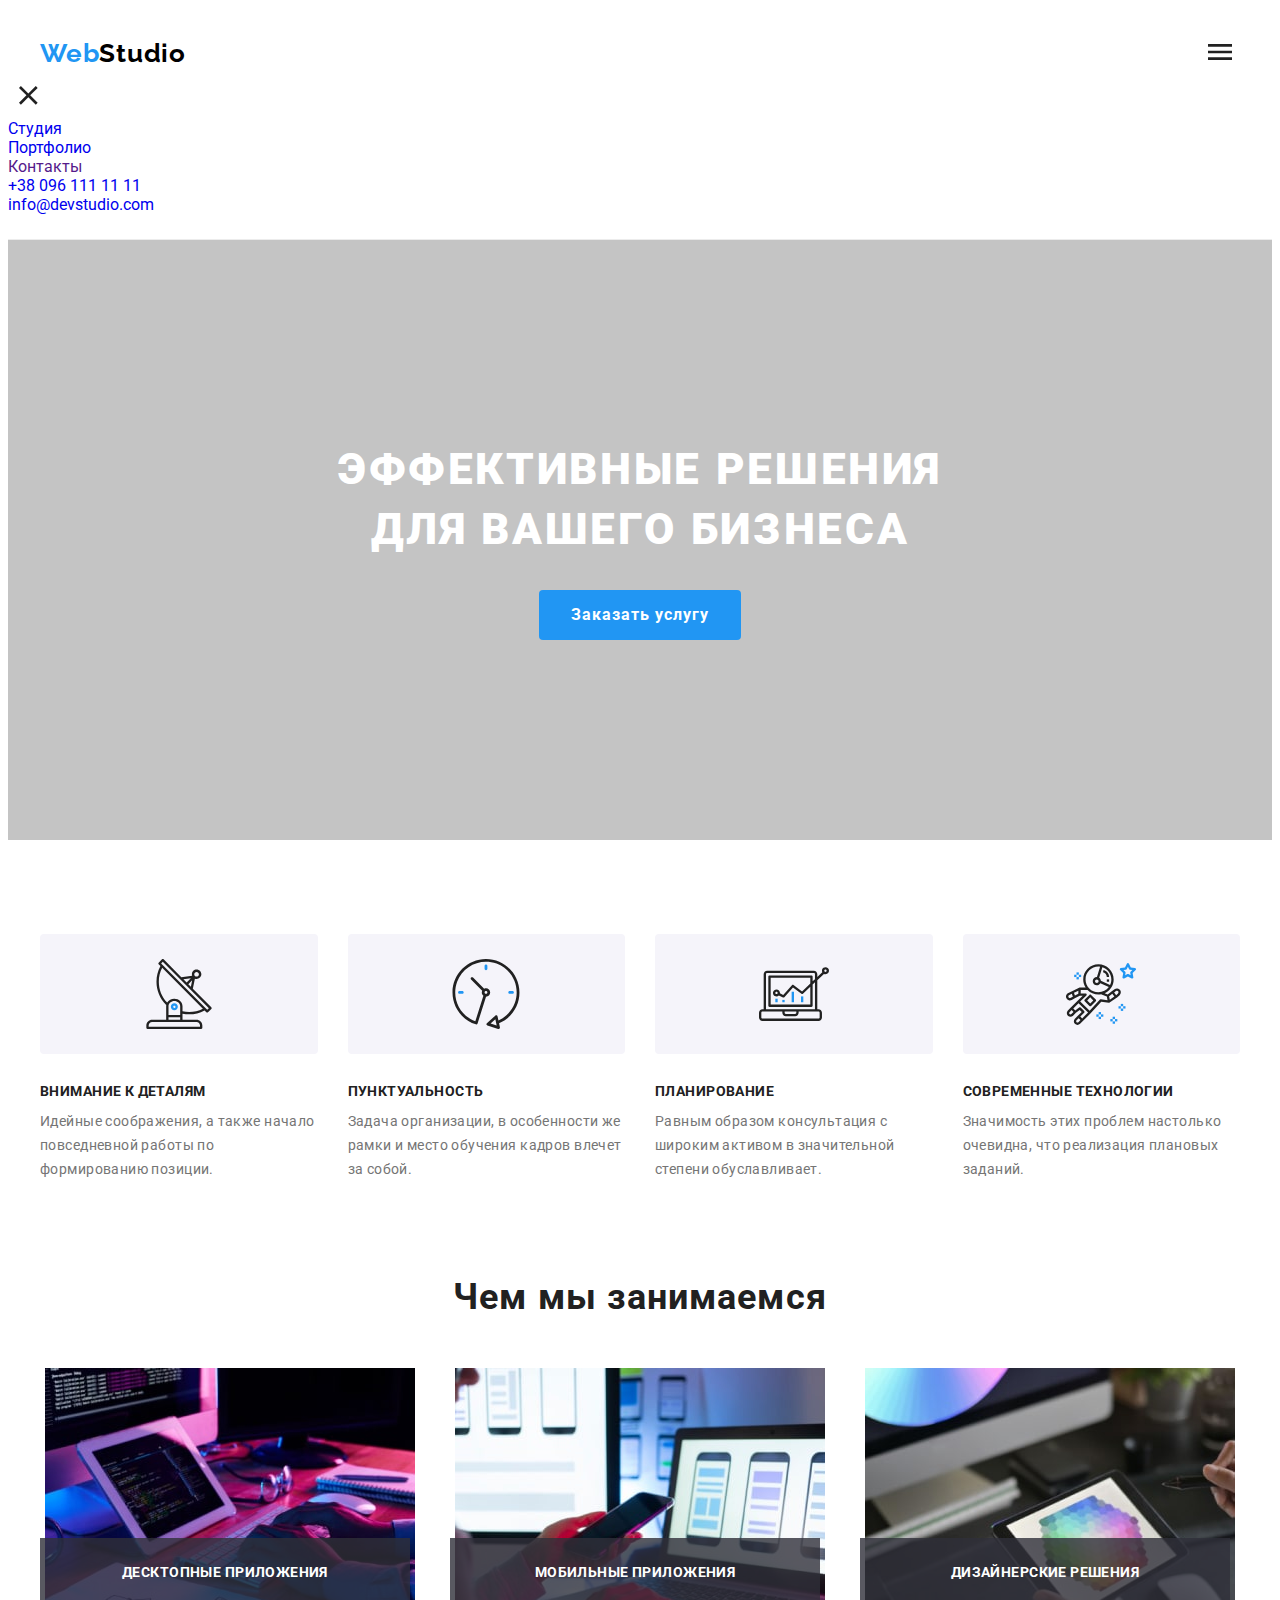
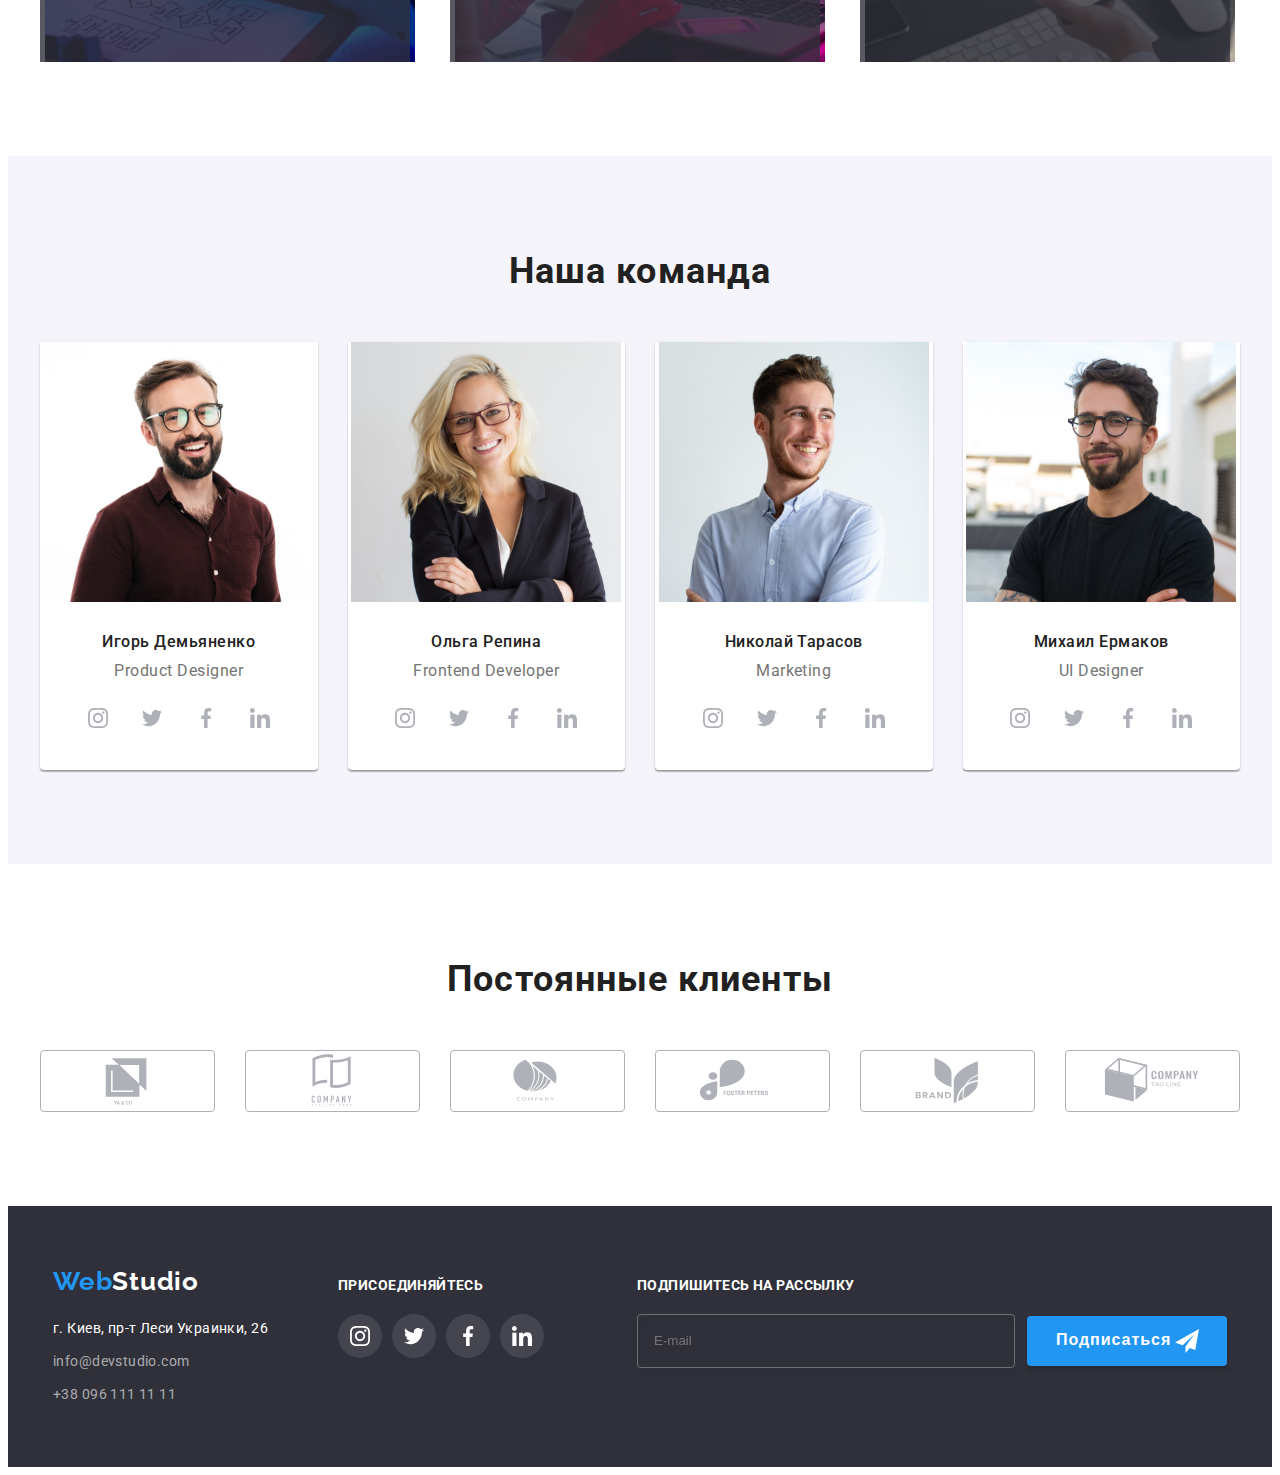
==== index.html @ 5be0ed59 "2" ====
<!DOCTYPE html>
<html lang="ru">
  <head>
    <meta charset="UTF-8" />
    <meta http-equiv="X-UA-Compatible" content="IE=edge" />
    <meta name="viewport" content="width=device-width, initial-scale=1.0" />
    <link rel="preconnect" href="https://fonts.googleapis.com" />
    <link rel="preconnect" href="https://fonts.gstatic.com" crossorigin />
    <link
      href="https://fonts.googleapis.com/css2?family=Montserrat:wght@400;700&family=Raleway:wght@700&family=Roboto:wght@400;500;700;900&display=swap"
      rel="stylesheet"
    />
    <link
      rel="stylesheet"
      href="https://cdnjs.cloudflare.com/ajax/libs/modern-normalize/1.1.0/modern-normalize.min.css"
      integrity="sha512-wpPYUAdjBVSE4KJnH1VR1HeZfpl1ub8YT/NKx4PuQ5NmX2tKuGu6U/JRp5y+Y8XG2tV+wKQpNHVUX03MfMFn9Q=="
      crossorigin="anonymous"
      referrerpolicy="no-referrer"
    />
    <link rel="stylesheet" href="./css/main.min.css" />
    <title>WebStudio</title>
  </head>
  <body>
    <!-- header -->
    <header class="header">
      <div class="container">
        <a href="/" class="logo logo__header link"
          ><span class="logo__primary">Web</span
          ><span class="logo__secondary-header">Studio</span></a
        >
        <nav class="navigation">
          <ul class="menu-list list">
            <li class="menu-list__item">
              <a href="./index.html" class="menu-list__link link current">Студия</a>
            </li>
            <li class="menu-list__item">
              <a href="./portfolio.html" class="menu-list__link link">Портфолио</a>
            </li>
            <li class="menu-list__item">
              <a href="" class="menu-list__link link">Контакты</a>
            </li>
          </ul>
        </nav>
        <button type="button" class="menu-open-btn">
          <svg class="menu-open-btn__icon" width="40" height="40">
            <use href="./images/icons.svg#icon-menu_40px"></use>
          </svg>
        </button>
        <ul class="contacts list">
          <li class="contacts__item">
            <a href="mailto:info@devstudio.com" class="contacts__link link">
              <svg class="contacts__mail-icon" width="16" height="12">
                <use href="./images/icons.svg#icon-mail"></use>
              </svg>
              info@devstudio.com</a
            >
          </li>
          <li class="contacts__item">
            <a href="tel:+380961111111" class="contacts__link link">
              <svg class="contacts__tel-icon" width="10" height="16">
                <use href="./images/icons.svg#icon-tel"></use>
              </svg>
              +38 096 111 11 11</a
            >
          </li>
        </ul>
      </div>
      <div class="mob-menu">
        <button type="button" class="menu-close-btn">
          <svg class="menu-close-btn__icon" width="40" height="40">
            <use href="./images/icons.svg#icon-close_40px"></use>
          </svg>
        </button>
        <ul class="mob-menu-list list">
          <li class="mob-menu-list__item">
            <a href="./index.html" class="mob-menu-list__link link">Студия</a>
          </li>
          <li class="mob-menu-list__item">
            <a href="./portfolio.html" class="mob-menu-list__link link">Портфолио</a>
          </li>
          <li class="mob-menu-list__item">
            <a href="" class="mob-menu-list__link link">Контакты</a>
          </li>
        </ul>
        <ul class="mob-contacts list">
          <li class="mob-contacts__item">
            <a href="tel:+380961111111" class="mob-contacts__link link">
              +38 096 111 11 11</a
            >
          </li>
          <li class="mob-contacts__item">
            <a href="mailto:info@devstudio.com" class="mob-contacts__link link">
              info@devstudio.com</a
            >
          </li>
        </ul>
      </div>
    </header>
    <main>
      <!-- hero -->
      <section class="hero">
        <div class="container">
          <h1 class="hero__title">Эффективные решения для вашего бизнеса</h1>
          <button type="button" class="hero__but" data-modal-open>Заказать услугу</button>
        </div>
      </section>
      <!-- skills -->
      <section class="skills section">
        <div class="container">
          <h2 class="section-title visually-hidden">Наши навыки</h2>
          <ul class="skills__list list">
            <li class="skills__item">
              <div class="skills__logo">
                <svg class="skills__icon" width="70" height="70">
                  <use href="./images/icons.svg#icon-antena"></use>
                </svg>
              </div>
              <h3 class="skills__subtitle">Внимание к деталям</h3>
              <p class="skills__text">
                Идейные соображения, а также начало повседневной работы по формированию
                позиции.
              </p>
            </li>
            <li class="skills__item">
              <div class="skills__logo">
                <svg class="skills__icon" width="70" height="70">
                  <use href="./images/icons.svg#icon-clock"></use>
                </svg>
              </div>
              <h3 class="skills__subtitle">Пунктуальность</h3>
              <p class="skills__text">
                Задача организации, в особенности же рамки и место обучения кадров влечет
                за собой.
              </p>
            </li>
            <li class="skills__item">
              <div class="skills__logo">
                <svg class="skills__icon" width="70" height="70">
                  <use href="./images/icons.svg#icon-diagram"></use>
                </svg>
              </div>
              <h3 class="skills__subtitle">Планирование</h3>
              <p class="skills__text">
                Равным образом консультация с широким активом в значительной степени
                обуславливает.
              </p>
            </li>
            <li class="skills__item">
              <div class="skills__logo">
                <svg class="skills__icon" width="70" height="70">
                  <use href="./images/icons.svg#icon-astronaut"></use>
                </svg>
              </div>
              <h3 class="skills__subtitle">Современные технологии</h3>
              <p class="skills__text">
                Значимость этих проблем настолько очевидна, что реализация плановых
                заданий.
              </p>
            </li>
          </ul>
        </div>
      </section>
      <!-- PRODUCTS -->
      <section class="products">
        <div class="container">
          <h2 class="section-title">Чем мы занимаемся</h2>
          <ul class="products__list list">
            <li class="products__item">
              <div class="products__box">
                <img src="./images/box_1.jpg" alt="Специалист набирает код" width="370" />
                <h3 class="products__label">Десктопные приложения</h3>
              </div>
            </li>
            <li class="products__item">
              <div class="products__box">
                <img
                  src="./images/box_2.jpg"
                  alt="Специалист анализирует товар"
                  width="370"
                />
                <h3 class="products__label">Мобильные приложения</h3>
              </div>
            </li>
            <li class="products__item">
              <div class="products__box">
                <img
                  src="./images/box_3.jpg"
                  alt="Специалист занимается дизайном"
                  width="370"
                />
                <h3 class="products__label">Дизайнерские решения</h3>
              </div>
            </li>
          </ul>
        </div>
      </section>
      <!-- specialist -->
      <section class="specialist section">
        <div class="container">
          <h2 class="section-title">Наша команда</h2>
          <ul class="specialist__list list">
            <li class="specialist__item">
              <img src="./images/team_card_1.jpg" alt="Фото специалиста" width="270" />
              <div class="specialist__card">
                <h3 class="specialist__name">Игорь Демьяненко</h3>
                <p lang="en" class="specialist__profession">Product Designer</p>
                <ul class="social-list list">
                  <li class="social-list__item">
                    <a href="#" class="social-list__link">
                      <svg class="social-list__icon" width="20" height="20">
                        <use href="./images/icons.svg#icon-instagram"></use>
                      </svg>
                    </a>
                  </li>
                  <li class="social-list__item">
                    <a href="#" class="social-list__link">
                      <svg class="social-list__icon" width="20" height="20">
                        <use href="./images/icons.svg#icon-twitter"></use>
                      </svg>
                    </a>
                  </li>
                  <li class="social-list__item">
                    <a href="#" class="social-list__link">
                      <svg class="social-list__icon" width="20" height="20">
                        <use href="./images/icons.svg#icon-facebook"></use>
                      </svg>
                    </a>
                  </li>
                  <li class="social-list__item">
                    <a href="#" class="social-list__link">
                      <svg class="social-list__icon" width="20" height="20">
                        <use href="./images/icons.svg#icon-linkedin"></use>
                      </svg>
                    </a>
                  </li>
                </ul>
              </div>
            </li>
            <li class="specialist__item">
              <img src="./images/team_card_2.jpg" alt="Фото специалиста" width="270" />
              <div class="specialist__card">
                <h3 class="specialist__name">Ольга Репина</h3>
                <p lang="en" class="specialist__profession">Frontend Developer</p>
                <ul class="social-list list">
                  <li class="social-list__item">
                    <a href="#" class="social-list__link">
                      <svg class="social-list__icon" width="20" height="20">
                        <use href="./images/icons.svg#icon-instagram"></use>
                      </svg>
                    </a>
                  </li>
                  <li class="social-list__item">
                    <a href="#" class="social-list__link">
                      <svg class="social-list__icon" width="20" height="20">
                        <use href="./images/icons.svg#icon-twitter"></use>
                      </svg>
                    </a>
                  </li>
                  <li class="social-list__item">
                    <a href="#" class="social-list__link">
                      <svg class="social-list__icon" width="20" height="20">
                        <use href="./images/icons.svg#icon-facebook"></use>
                      </svg>
                    </a>
                  </li>
                  <li class="social-list__item">
                    <a href="#" class="social-list__link">
                      <svg class="social-list__icon" width="20" height="20">
                        <use href="./images/icons.svg#icon-linkedin"></use>
                      </svg>
                    </a>
                  </li>
                </ul>
              </div>
            </li>
            <li class="specialist__item">
              <img src="./images/team_card_3.jpg" alt="Фото специалиста" width="270" />
              <div class="specialist__card">
                <h3 class="specialist__name">Николай Тарасов</h3>
                <p lang="en" class="specialist__profession">Marketing</p>
                <ul class="social-list list">
                  <li class="social-list__item">
                    <a href="#" class="social-list__link">
                      <svg class="social-list__icon" width="20" height="20">
                        <use href="./images/icons.svg#icon-instagram"></use>
                      </svg>
                    </a>
                  </li>
                  <li class="social-list__item">
                    <a href="#" class="social-list__link">
                      <svg class="social-list__icon" width="20" height="20">
                        <use href="./images/icons.svg#icon-twitter"></use>
                      </svg>
                    </a>
                  </li>
                  <li class="social-list__item">
                    <a href="#" class="social-list__link">
                      <svg class="social-list__icon" width="20" height="20">
                        <use href="./images/icons.svg#icon-facebook"></use>
                      </svg>
                    </a>
                  </li>
                  <li class="social-list__item">
                    <a href="#" class="social-list__link">
                      <svg class="social-list__icon" width="20" height="20">
                        <use href="./images/icons.svg#icon-linkedin"></use>
                      </svg>
                    </a>
                  </li>
                </ul>
              </div>
            </li>
            <li class="specialist__item">
              <img src="./images/team_card_4.jpg" alt="Фото специалиста" width="270" />
              <div class="specialist__card">
                <h3 class="specialist__name">Михаил Ермаков</h3>
                <p lang="en" class="specialist__profession">UI Designer</p>
                <ul class="social-list list">
                  <li class="social-list__item">
                    <a href="#" class="social-list__link">
                      <svg class="social-list__icon" width="20" height="20">
                        <use href="./images/icons.svg#icon-instagram"></use>
                      </svg>
                    </a>
                  </li>
                  <li class="social-list__item">
                    <a href="#" class="social-list__link">
                      <svg class="social-list__icon" width="20" height="20">
                        <use href="./images/icons.svg#icon-twitter"></use>
                      </svg>
                    </a>
                  </li>
                  <li class="social-list__item">
                    <a href="#" class="social-list__link">
                      <svg class="social-list__icon" width="20" height="20">
                        <use href="./images/icons.svg#icon-facebook"></use>
                      </svg>
                    </a>
                  </li>
                  <li class="social-list__item">
                    <a href="#" class="social-list__link">
                      <svg class="social-list__icon" width="20" height="20">
                        <use href="./images/icons.svg#icon-linkedin"></use>
                      </svg>
                    </a>
                  </li>
                </ul>
              </div>
            </li>
          </ul>
        </div>
      </section>
      <!--clients-->
      <section class="client section">
        <div class="container">
          <h2 class="section-title">Постоянные клиенты</h2>
          <ul class="client__list list">
            <li class="client__item">
              <a href="" class="client__link">
                <svg class="client__icon" width="106" height="60">
                  <use href="./images/icons.svg#icon-Logo-1"></use>
                </svg>
              </a>
            </li>
            <li class="client__item">
              <a href="" class="client__link">
                <svg class="client__icon" width="106" height="60">
                  <use href="./images/icons.svg#icon-Logo-2"></use>
                </svg>
              </a>
            </li>
            <li class="client__item">
              <a href="" class="client__link">
                <svg class="client__icon" width="106" height="60">
                  <use href="./images/icons.svg#icon-Logo-3"></use>
                </svg>
              </a>
            </li>
            <li class="client__item">
              <a href="" class="client__link">
                <svg class="client__icon" width="106" height="60">
                  <use href="./images/icons.svg#icon-Logo-4"></use>
                </svg>
              </a>
            </li>
            <li class="client__item">
              <a href="" class="client__link">
                <svg class="client__icon" width="106" height="60">
                  <use href="./images/icons.svg#icon-Logo-5"></use>
                </svg>
              </a>
            </li>
            <li class="client__item">
              <a href="" class="client__link">
                <svg class="client__icon" width="106" height="60">
                  <use href="./images/icons.svg#icon-Logo-6"></use>
                </svg>
              </a>
            </li>
          </ul>
        </div>
      </section>
    </main>
    <!--footer-->
    <footer class="footer">
      <div class="container footer__container">
        <div class="footer__address">
          <a href="/" class="logo header-logo link"
            ><span class="logo__primary">Web</span
            ><span class="logo__secondary-footer">Studio</span></a
          >
          <address class="address">
            <ul class="address__list list">
              <li class="address__item">
                <a
                  href="https://goo.gl/maps/DNsTmjr46QaXx8pC7"
                  target="_blank"
                  rel="noopener, noindex, nofollow"
                  class="address__map link"
                  >г. Киев, пр-т Леси Украинки, 26</a
                >
              </li>
              <li class="address__item">
                <a href="mailto:info@devstudio.com" class="address__connection link"
                  >info@devstudio.com</a
                >
              </li>
              <li class="address__item">
                <a href="tel:+380961111111" class="address__connection link"
                  >+38 096 111 11 11</a
                >
              </li>
            </ul>
          </address>
        </div>
        <div class="footer-soc">
          <h3 class="footer-soc__title">присоединяйтесь</h3>
          <ul class="footer-soc__list list">
            <li class="footer-soc__item">
              <a href="#" class="footer-soc__link">
                <svg class="footer-soc__icon" width="20" height="20">
                  <use href="./images/icons.svg#icon-instagram"></use>
                </svg>
              </a>
            </li>
            <li class="footer-soc__item">
              <a href="#" class="footer-soc__link">
                <svg class="footer-soc__icon" width="20" height="20">
                  <use href="./images/icons.svg#icon-twitter"></use>
                </svg>
              </a>
            </li>
            <li class="footer-soc__item">
              <a href="#" class="footer-soc__link">
                <svg class="footer-soc__icon" width="20" height="20">
                  <use href="./images/icons.svg#icon-facebook"></use>
                </svg>
              </a>
            </li>
            <li class="footer-soc__item">
              <a href="#" class="footer-soc__link">
                <svg class="footer-soc__icon" width="20" height="20">
                  <use href="./images/icons.svg#icon-linkedin"></use>
                </svg>
              </a>
            </li>
          </ul>
        </div>
        <div class="subscription">
          <h3 class="subscription__title">Подпишитесь на рассылку</h3>
          <form class="subscription__form">
            <input
              type="email"
              name="email"
              class="subscription__email-input"
              placeholder="E-mail"
              required
            />
            <div class="subscription-wrap">
              <button type="submit" class="subscription__but">Подписаться</button>
              <svg class="subscription__icon" width="24" height="24">
                <use href="./images/icons.svg#icon-icon-send"></use>
              </svg>
            </div>
          </form>
        </div>
      </div>
    </footer>
    <!--modal-hero-studia-->
    <div class="backdrop is-hidden" data-modal>
      <div class="modal">
        <button type="button" class="modal-close-but" data-modal-close>
          <svg class="modal-close-icon" width="18" height="18">
            <use href="./images/icons.svg#icon-close-black-18dp-2-1"></use>
          </svg>
        </button>
        <p class="modal-title">Оставьте свои данные, мы вам перезвоним</p>
        <form>
          <div class="modal-field">
            <label class="modal-label" for="username">Имя</label>
            <div class="modal-input-wrap">
              <input
                type="text"
                name="username"
                class="modal-input"
                autofocus
                required
                minlength="2"
                id="username"
              />
              <svg class="modal-input-icon" width="18" height="18">
                <use href="./images/icons.svg#icon-person-black-18dp-1"></use>
              </svg>
            </div>
          </div>

          <div class="modal-field">
            <label class="modal-label" for="phone_number">Телефон</label>
            <div class="modal-input-wrap">
              <input
                type="tel"
                name="phone_number"
                class="modal-input"
                required
                minlength="6"
                id="phone_number"
              />
              <svg class="modal-input-icon" width="18" height="18">
                <use href="./images/icons.svg#icon-phone-black-18dp-1"></use>
              </svg>
            </div>
          </div>
          <div class="modal-field">
            <label class="modal-label" for="email">Почта</label>
            <div class="modal-input-wrap">
              <input type="email" name="email" class="modal-input" required id="email" />
              <svg class="modal-input-icon" width="18" height="18">
                <use href="./images/icons.svg#icon-email-black-18dp-1"></use>
              </svg>
            </div>
          </div>
          <div class="modal-field textarea">
            <label class="modal-label">Комментарий</label>
            <textarea
              name="Комментарий"
              rows="10"
              placeholder="Введите текст"
              class="textarea__text"
            ></textarea>
          </div>
          <div class="modal-checkbox">
            <input
              type="checkbox"
              class="modal-checkbox__check visually-hidden"
              id="modal-checkbox__check"
              name="policy"
              value="policy"
            />
            <label for="modal-checkbox__check" class="modal-checkbox__text"
              >Соглашаюсь с рассылкой и принимаю
              <a href="" class="modal-checkbox__link"> Условия договора</a></label
            >
          </div>
          <button type="submit" class="modal-but">Отправить</button>
        </form>
      </div>
    </div>
    <script src="./js/modal.js"></script>
  </body>
</html>
---- css/main.min.css ----
body{font-family:var(--main-font);color:var(--font-color)}h1,h2,h3,h4,h5,h6,p{margin-top:0;margin-bottom:0}ul,ol{margin-top:0;margin-bottom:0;padding-left:0;padding-right:0}.link{text-decoration:none}.list{list-style:none}img{display:block;max-width:100%;height:auto;margin:0 auto}.container{width:100%;padding-left:15px;padding-right:15px;margin:0 auto}@media screen and (min-width: 480px){.container{max-width:480px}}@media screen and (min-width: 768px){.container{max-width:768px}}@media screen and (min-width: 1200px){.container{max-width:1200px}}.section{padding-top:60px;padding-bottom:60px}@media screen and (min-width: 1200px){.section{padding-top:94px;padding-bottom:94px}}.section-title{font-size:28px;line-height:1.17;letter-spacing:.03em;margin-bottom:30px;text-align:center}@media screen and (min-width: 1200px){.section-title{font-size:36px;margin-bottom:50px}}.logo{font-family:var(--secondary-font);font-weight:700;font-size:24px;line-height:1.16;letter-spacing:.03em}@media screen and (min-width: 1200px){.logo{font-size:26px;line-height:1.19}}.logo__primary{color:var(--accent-color)}.logo__secondary-header{color:var(--header-logo-secondary-color)}.logo__secondary-footer{color:var(--footor-logo-secondary-color)}.current{color:var(--accent-color);position:relative}.current::after{display:block;content:"";width:100%;height:4px;border-radius:2px;background-color:var(--accent-color);position:absolute;bottom:-1px}.header{background-color:var(--header-background-color);padding-top:24px;padding-bottom:25px;border-bottom:1px solid #ececec}.header .container{display:flex;align-items:center;justify-content:space-between}.menu-open-btn{border:none;padding:0;background-color:rgba(0,0,0,0);cursor:pointer}.menu-open-btn__icon{fill:var(--icon-modal-color);transition:fill var(--transition-duration) var(--transition-timing-function)}.menu-open-btn:hover .menu-open-btn__icon,.menu-open-btn:focus .menu-open-btn__icon{fill:var(--accent-color)}.navigation{display:none}.menu-list{display:flex}.menu-list__item:not(:last-child){margin-right:50px}.menu-list__link{font-weight:500;font-size:14px;line-height:1.14;letter-spacing:.02em;color:var(--font-color);transition:color var(--transition-duration) var(--transition-timing-function);padding-bottom:32px;padding-top:32px}.menu-list__link:hover,.menu-list__link:focus{color:var(--accent-color)}.hero{background-color:var(--hero-background-color);padding-top:118px;padding-bottom:118px}@media screen and (min-width: 1200px){.hero{padding-top:200px;padding-bottom:200px}}.hero__title{font-weight:900;font-size:26px;line-height:1.62;letter-spacing:.06em;color:var(--hero-text);text-transform:uppercase;text-align:center;margin:0 auto 30px auto;max-width:360px}@media screen and (min-width: 1200px){.hero__title{font-size:44px;line-height:1.36;max-width:696px}}.hero__but{font-family:inherit;font-weight:700;font-size:16px;line-height:1.88;letter-spacing:.06em;color:var(--hero-text);background-color:var(--accent-color);padding:10px 32px;border-radius:4px;border:0;display:block;margin:0 auto;transition:background-color var(--transition-duration) var(--transition-timing-function)}.hero__but:hover,.hero__but:focus{background-color:var(--hero-but-background-color);cursor:pointer}.modal{position:absolute;width:450px;height:609px;background:var(--modal-background-color);box-shadow:0px 1px 3px rgba(0,0,0,.12),0px 1px 1px rgba(0,0,0,.14),0px 2px 1px rgba(0,0,0,.2);border-radius:4px;padding:40px;top:50%;left:50%;transform:translate(-50%, -50%) scale(1);transition:transform var(--transition-duration) var(--transition-timing-function),visibility var(--transition-duration) var(--transition-timing-function)}@media screen and (min-width: 1200px){.modal{width:528px;height:581px}}.modal-close-but{position:absolute;top:8px;right:8px;width:30px;height:30px;border-radius:50%;background-color:rgba(0,0,0,0);border:1px solid rgba(0,0,0,.1);box-sizing:border-box;cursor:pointer;display:flex;align-items:center}.modal-close-icon{fill:var(--header-logo-secondary-color);transition:fill var(--transition-duration) var(--transition-timing-function)}.modal-close-but:hover .modal-close-icon,.modal-close-but:focus .modal-close-icon{fill:var(--accent-color)}.modal-title{font-style:normal;font-weight:700;font-size:20px;line-height:1.15;text-align:center;letter-spacing:.03em;color:var(--font-color);margin-bottom:12px}.modal-field{margin-bottom:10px}.modal-label{margin-bottom:10px;font-weight:400;font-size:12px;line-height:1.17;letter-spacing:.01em;color:var(--secondary-font-color);display:block;margin-bottom:4px}.modal-input-wrap{position:relative}.modal-input{width:100%;height:40px;padding-left:42px;border:1px solid rgba(33,33,33,.2);border-radius:4px;outline:none;transition:border-color var(--transition-duration) var(--transition-timing-function)}.modal-input:focus{border-color:var(--accent-color)}.modal-input-icon{position:absolute;left:12px;top:50%;transform:translateY(-50%);fill:var(--icon-modal-color);transition:fill var(--transition-duration) var(--transition-timing-function)}.modal-input:focus+.modal-input-icon{fill:var(--accent-color)}.is-hidden{opacity:0;pointer-events:none;visibility:hidden}.textarea{margin-bottom:20px}.textarea__text{resize:none;width:100%;height:120px;padding:12px 16px;border:1px solid rgba(33,33,33,.2);border-radius:4px;outline:none;transition:border-color var(--transition-duration) var(--transition-timing-function)}.textarea__text:focus{border-color:var(--accent-color)}.visually-hidden{display:none}.modal-checkbox{margin-bottom:30px}.modal-checkbox__text{font-weight:400;font-size:12px;line-height:1.17;letter-spacing:.03em;color:var(--secondary-font-color);display:flex;align-items:center;justify-content:center}@media screen and (min-width: 1200px){.modal-checkbox__text{font-size:14px;line-height:1.71}}.modal-checkbox__link{color:var(--accent-color)}.modal-checkbox__text::before{content:"";width:16px;height:15px;border:2px solid #000;border-radius:3px;margin-right:5px}.modal-checkbox .modal-checkbox__check:checked+.modal-checkbox__text::before{background-color:var(--accent-color);border:none;background-image:url(../images/icon-check.svg);background-repeat:no-repeat;background-position:center}.modal-but{font-weight:700;font-size:16px;line-height:1.88;letter-spacing:.06em;color:var(--hero-text);background-color:var(--accent-color);padding:10px 55px;border-radius:4px;border:0;display:block;margin:0 auto;transition:background-color var(--transition-duration) var(--transition-timing-function)}.modal-but:hover,.modal-but:focus{background-color:var(--hero-but-background-color);cursor:pointer}.skills__list{margin-bottom:-30px}@media screen and (min-width: 768px){.skills__list{display:flex;flex-wrap:wrap;margin-right:-30px}}.skills__item{margin-bottom:30px}@media screen and (min-width: 768px){.skills__item{width:calc(50% - 30px);margin-right:30px}}@media screen and (min-width: 1200px){.skills__item{width:calc(25% - 30px)}}.skills__logo{display:flex;align-items:center;justify-content:center;max-width:450px;height:120px;margin-bottom:30px;background:var(--specialist-section-background-color);border-radius:4px}.skills__subtitle{font-weight:700;font-size:14px;line-height:1.14;letter-spacing:.03em;text-align:center;text-transform:uppercase;margin-bottom:10px}@media screen and (min-width: 768px){.skills__subtitle{text-align:left}}.skills__text{font-size:14px;line-height:1.71;letter-spacing:.03em;color:var(--secondary-font-color)}.products{display:none;padding-top:var(--typical-padding);padding-bottom:var(--typical-padding)}@media screen and (min-width: 1200px){.products{display:block;padding-bottom:94px}}.products__list{display:flex;margin-left:-30px}.products__item{flex-basis:calc(33.3333333333% - 30px);margin-left:30px}.products__box{position:relative}.products__label{width:370px;height:70px;padding-top:27px;padding-bottom:27px;background:rgba(47,48,58,.8);display:block;position:absolute;bottom:0;font-weight:700;font-size:14px;line-height:1.14;text-align:center;letter-spacing:.03em;text-transform:uppercase;color:var(--hero-text)}.specialist{background-color:var(--specialist-section-background-color)}.specialist__list{margin-bottom:-30px}@media screen and (min-width: 768px){.specialist__list{display:flex;flex-wrap:wrap;margin-right:-30px}}.specialist__item{background-color:var(--specialist-item-background-color);box-shadow:0px 1px 3px rgba(0,0,0,.12),0px 1px 1px rgba(0,0,0,.14),0px 2px 1px rgba(0,0,0,.2);border-radius:0px 0px 4px 4px;margin-bottom:30px}@media screen and (min-width: 768px){.specialist__item{width:calc(50% - 30px);margin-right:30px}}@media screen and (min-width: 1200px){.specialist__item{width:calc(25% - 30px)}}.specialist__card{padding-top:30px;padding-bottom:30px}.specialist__name{font-weight:500;font-size:16px;line-height:1.19;letter-spacing:.03em;text-align:center;margin-bottom:10px}.specialist__profession{font-size:16px;line-height:1.19;letter-spacing:.03em;color:var(--secondary-font-color);text-align:center;margin-bottom:16px}.social-list{display:flex;justify-content:center}.social-list__item+.social-list__item{margin-left:10px}.social-list__link{width:44px;height:44px;border-radius:50%;display:flex;justify-content:center;align-items:center;transition:background-color var(--transition-duration) var(--transition-timing-function)}.social-list__link:hover,.social-list__link:focus{background-color:var(--accent-color)}.social-list__icon{fill:var(--icon-color);transition:fill var(--transition-duration) var(--transition-timing-function)}.social-list__link:hover .social-list__icon,.social-list__link:focus .social-list__icon{fill:#fff}.client__list{margin-bottom:-30px;margin-right:-30px;display:flex;flex-wrap:wrap}.client__item{margin-bottom:30px;margin-right:30px;width:calc(50% - 30px)}@media screen and (min-width: 768px){.client__item{width:calc(33.3333333333% - 30px)}}@media screen and (min-width: 1200px){.client__item{width:calc(16.6666666667% - 30px)}}.client__link{display:flex;justify-content:center;align-items:center;width:100%;height:auto;border:1px solid var(--icon-color);box-sizing:border-box;border-radius:4px;transition:border var(--transition-duration) var(--transition-timing-function)}.client__link:hover,.client__link:focus{border:1px solid var(--accent-color)}.client__icon{width:106px;height:60px;fill:var(--icon-color);transition:fill var(--transition-duration) var(--transition-timing-function)}.client__link:hover .client__icon,.client__link:focus .client__icon{fill:var(--accent-color)}.footer{background-color:var(--footer-background-color);padding-top:60px;padding-bottom:60px}.footer__container{display:flex;flex-direction:column;align-items:center;margin:0 auto}@media screen and (min-width: 768px){.footer__container{flex-direction:row;flex-wrap:wrap;justify-content:center;align-items:baseline}}.footer__address{text-align:center}@media screen and (min-width: 768px){.footer__address{margin-right:165px}}@media screen and (min-width: 1200px){.footer__address{margin-right:0;text-align:left}}.footer-soc{padding-top:60px;padding-bottom:60px;width:206px}@media screen and (min-width: 768px){.footer-soc{padding:0}}@media screen and (min-width: 1200px){.footer-soc{margin-left:70px;margin-right:93px}}.footer-soc__title{font-size:14px;line-height:1.14;letter-spacing:.03em;text-align:center;text-transform:uppercase;margin-bottom:20px;color:var(--footer-map-color)}@media screen and (min-width: 1200px){.footer-soc__title{text-align:left}}.footer-soc__list{display:flex;justify-content:space-between}.footer-soc__item:not(:last-child){margin-right:10px}.footer-soc__link{width:44px;height:44px;border-radius:50%;display:flex;justify-content:center;align-items:center;background:rgba(255,255,255,.1);transition:background-color var(--transition-duration) var(--transition-timing-function)}.footer-soc__link:focus,.footer-soc__link:hover{background-color:var(--accent-color)}.footer-soc__icon{width:20px;height:20px;fill:#fff}.portfolio{padding-top:60px;padding-bottom:60px}.filter-list{display:flex;justify-content:center;flex-wrap:wrap;margin-top:-15px}.filter-item{margin-top:15px}.filter-item:not(:last-child){margin-right:8px}.filter-but{font-family:inherit;font-weight:500;font-size:16px;line-height:1.62;text-align:center;letter-spacing:.03em;background-color:var(--specialist-section-background-color);padding:6px 22px;display:block;border-radius:4px;border:0px;transition:color var(--transition-duration) var(--transition-timing-function),background-color var(--transition-duration) var(--transition-timing-function),box-shadow var(--transition-duration) var(--transition-timing-function)}.filter-but:hover,.filter-but:focus{color:var(--specialist-item-background-color);background-color:var(--accent-color);cursor:pointer;box-shadow:0px 3px 1px rgba(0,0,0,.1),0px 1px 2px rgba(0,0,0,.08),0px 2px 2px rgba(0,0,0,.12)}.project{margin-top:40px;margin-bottom:-30px}@media screen and (min-width: 768px){.project{display:flex;flex-wrap:wrap;margin-top:30px;margin-right:-30px}}@media screen and (min-width: 1200px){.project{margin-top:50px}}.project-item{background:var(--project-item-background-color);border:1px solid #eee;box-sizing:border-box;transition:box-shadow var(--transition-duration) var(--transition-timing-function);margin-bottom:30px}@media screen and (min-width: 768px){.project-item{width:calc(50% - 30px);margin-right:30px}}@media screen and (min-width: 1200px){.project-item{width:calc(33.3333333333% - 30px)}}.project-item:hover{box-shadow:0px 1px 1px rgba(0,0,0,.12),0px 4px 4px rgba(0,0,0,.06),1px 4px 6px rgba(0,0,0,.16)}.project-top-wrap{position:relative;overflow:hidden}.project-top-text{font-weight:400;font-size:18px;line-height:1.56;letter-spacing:.03em;color:var(--hero-text);background-color:rgba(33,150,243,.9);padding:63px 24px;position:absolute;top:0;height:100%;transform:translateY(100%);transition:transform var(--transition-duration) var(--transition-timing-function);overflow:auto}.project-item:hover .project-top-text{transform:translateY(0%)}.project-aside{padding:20px 24px}.project-title{font-weight:700;font-size:18px;line-height:2;letter-spacing:.06em;margin-bottom:4px}.project-text{font-weight:400;font-size:16px;line-height:1.88;letter-spacing:.03em;color:var(--secondary-font-color)}.address{max-width:232px;margin-top:20px}.address__list{font-style:normal;font-size:14px;line-height:1.71;letter-spacing:.03em}.address__item:not(:last-child){margin-bottom:8px}@media screen and (min-width: 1200px){.address__item:not(:last-child){margin-bottom:9px}}.address__map{color:var(--footer-map-color);transition:color var(--transition-duration) var(--transition-timing-function)}.address__map:hover,.address__map:focus{color:var(--accent-color)}.address__connection{color:var(--footer-tel-color);transition:color var(--transition-duration) var(--transition-timing-function)}.address__connection:hover,.address__connection:focus{color:var(--accent-color)}@media screen and (min-width: 768px){.subscription{margin-top:60px}}@media screen and (min-width: 1200px){.subscription{margin-top:0}}.subscription__title{font-weight:700;font-size:14px;line-height:1.14;letter-spacing:.03em;text-align:center;text-transform:uppercase;color:var(--hero-text);margin-bottom:20px}@media screen and (min-width: 1200px){.subscription__title{text-align:left}}.subscription__form{display:flex;flex-direction:column;align-items:center}@media screen and (min-width: 1200px){.subscription__form{flex-direction:row}}.subscription__email-input{width:75vw;height:50px;border:1px solid rgba(255,255,255,.3);filter:drop-shadow(0px 4px 4px rgba(0, 0, 0, 0.15));background-color:inherit;color:var(--hero-text);border-radius:4px;padding-left:16px;outline:none;transition:border-color var(--transition-duration) var(--transition-timing-function);margin-bottom:20px}@media screen and (min-width: 480px){.subscription__email-input{width:450px}}@media screen and (min-width: 1200px){.subscription__email-input{width:358px;margin-bottom:0;margin-right:12px}}.subscription__email-input:focus{border-color:var(--accent-color)}.subscription-wrap{position:relative;display:inline-block}.subscription__but{width:200px;height:50px;font-weight:700;font-size:16px;line-height:1.18;letter-spacing:.06em;color:var(--hero-text);background:var(--accent-color);box-shadow:0px 4px 4px rgba(0,0,0,.15);border-radius:4px;cursor:pointer;border:none;padding:10px 62px 10px 29px;transition:background-color var(--transition-duration) var(--transition-timing-function)}.subscription__but:hover,.subscription__but:focus{background-color:var(--hero-but-background-color)}.subscription__icon{fill:var(--hero-text);position:absolute;left:148px;top:13px}.contacts{display:none}.contacts__item:not(:last-child){margin-right:50px}.contacts__link+.contacts__link{margin-left:50px}.contacts__link{font-weight:500;font-size:14px;line-height:1.14;letter-spacing:.02em;color:var(--secondary-font-color);display:flex;align-items:center;transition:color var(--transition-duration) var(--transition-timing-function)}.contacts__link:hover,.contacts__link:focus{color:var(--accent-color)}.contacts__mail-icon,.contacts__tel-icon{fill:var(--secondary-font-color);margin-right:10px;transition:fill var(--transition-duration) var(--transition-timing-function)}.contacts__link:hover .contacts__mail-icon,.contacts__link:focus .contacts__mail-icon,.contacts__link:hover .contacts__tel-icon,.contacts__link:focus .contacts__tel-icon{fill:var(--accent-color)}.backdrop{width:100%;height:100%;position:fixed;top:0;background-color:rgba(0,0,0,.2);transition:opacity var(--transition-duration) var(--transition-timing-function),visibility var(--transition-duration) var(--transition-timing-function)}.backdrop.is-hidden .modal{transform:scale(0.8)}.menu-close-btn{border:none;padding:0;background-color:rgba(0,0,0,0);cursor:pointer}.menu-close-btn__icon{fill:var(--icon-modal-color);transition:fill var(--transition-duration) var(--transition-timing-function)}.menu-close-btn:hover .menu-close-btn__icon,.menu-close-btn:focus .menu-close-btn__icon{fill:var(--accent-color)}:root{--main-font: "Roboto", Tahoma, sans-serif;--secondary-font: "Raleway", Tahoma, sans-serif;--accent-color: #2196f3;--font-color: #212121;--secondary-font-color: #757575;--hero-text: #ffffff;--hero-background-color: #c4c4c4;--hero-but-background-color: #188ce8;--header-background-color: #ffffff;--header-logo-secondary-color: #000000;--specialist-section-background-color: #f5f4fa;--specialist-item-background-color: #ffffff;--project-item-background-color: #ffffff;--footer-background-color: #2f303a;--footor-logo-secondary-color: #ffffff;--footer-map-color: #ffffff;--footer-tel-color: rgba(255, 255, 255, 0.6);--modal-background-color: #ffffff;--icon-color: #afb1b8;--icon-modal-color: #212121;--transition-duration: 250ms;--transition-timing-function: cubic-bezier(0.4, 0, 0.2, 1)}.visually-hidden:not(focus):not(active){width:1px;height:1px;margin:-1px;border:0;padding:0;white-space:nowrap;-webkit-clip-path:inset(100%);clip-path:inset(100%);clip:rect(0 0 0 0);overflow:hidden}/*# sourceMappingURL=main.min.css.map */
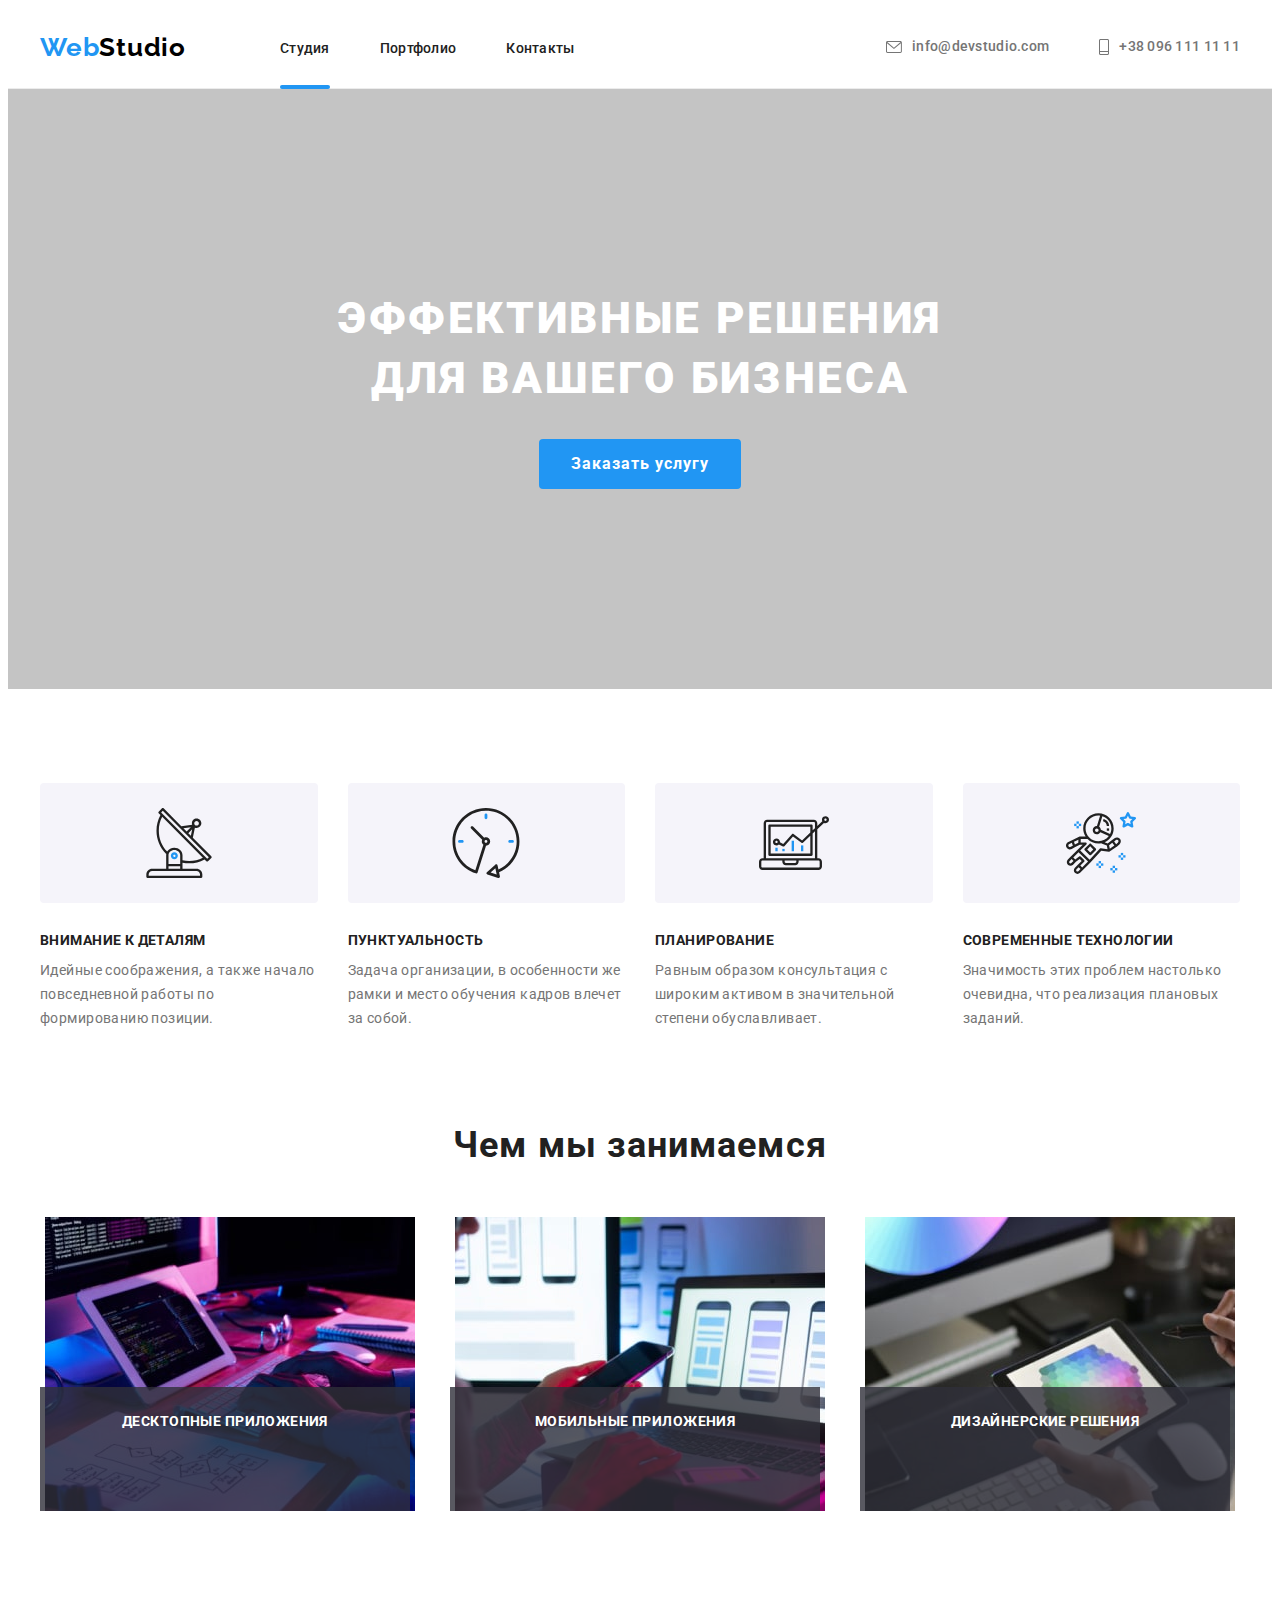
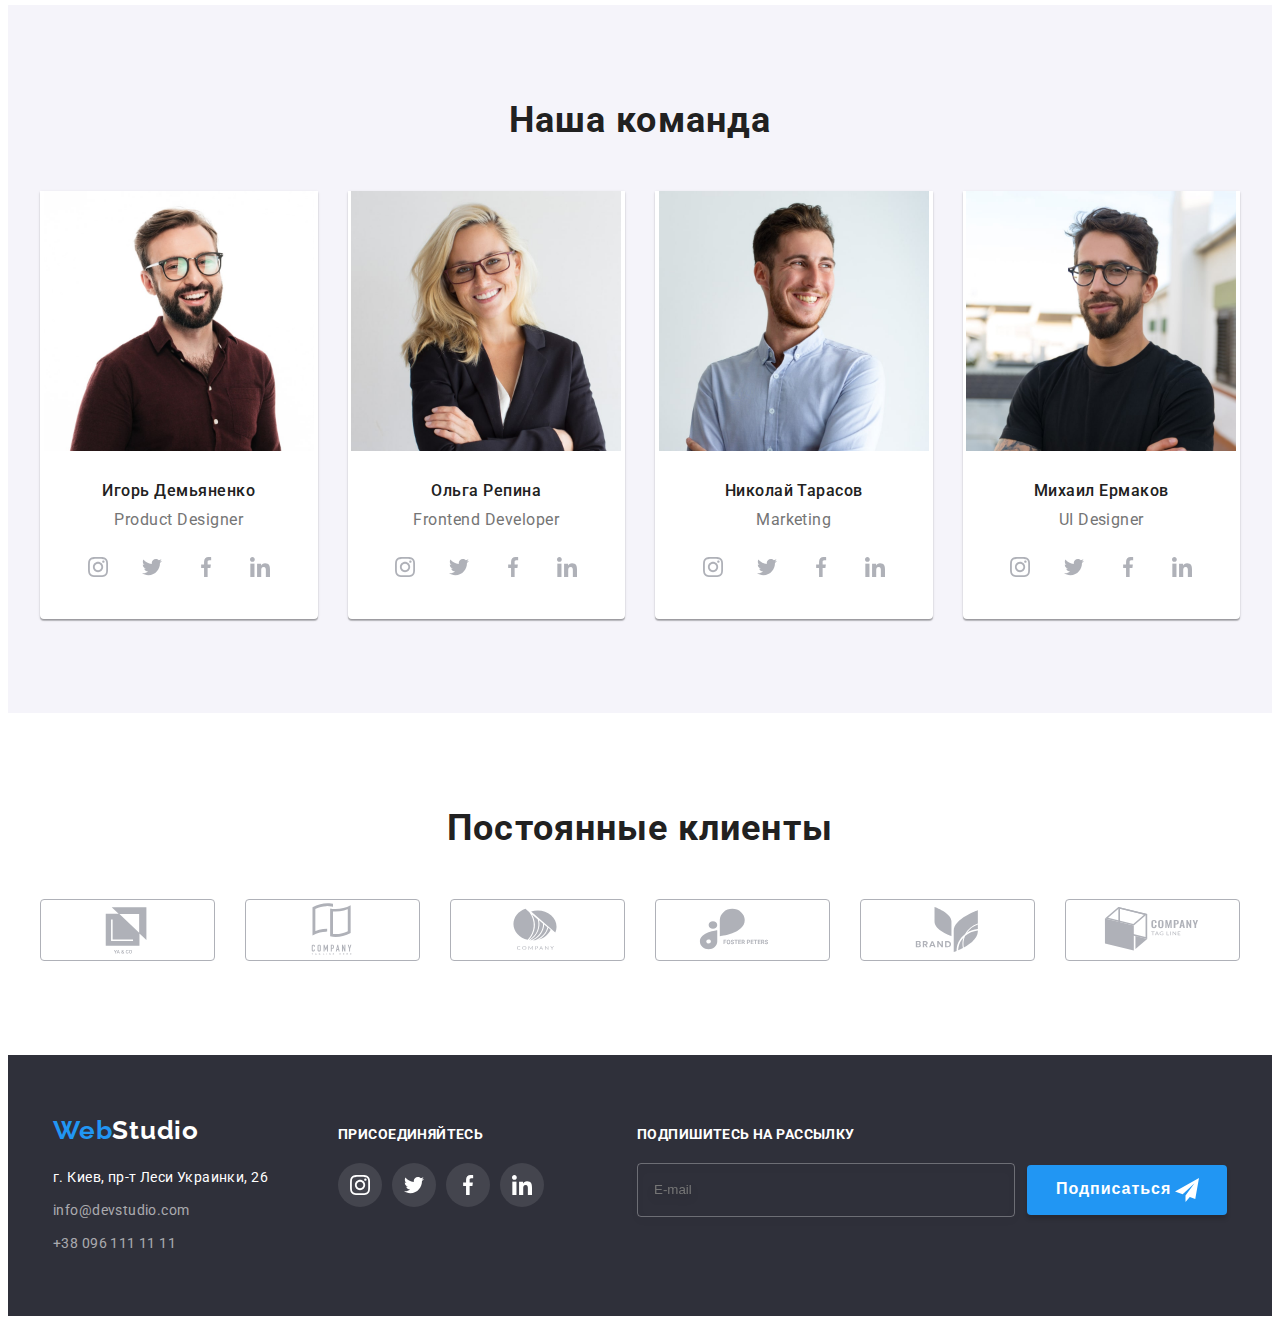
==== commit 42b39cc8: "3" ====
--- a/index.html
+++ b/index.html
@@ -65,35 +65,55 @@
           </li>
         </ul>
       </div>
-      <div class="mob-menu">
-        <button type="button" class="menu-close-btn">
-          <svg class="menu-close-btn__icon" width="40" height="40">
-            <use href="./images/icons.svg#icon-close_40px"></use>
-          </svg>
-        </button>
-        <ul class="mob-menu-list list">
-          <li class="mob-menu-list__item">
-            <a href="./index.html" class="mob-menu-list__link link">Студия</a>
-          </li>
-          <li class="mob-menu-list__item">
-            <a href="./portfolio.html" class="mob-menu-list__link link">Портфолио</a>
-          </li>
-          <li class="mob-menu-list__item">
-            <a href="" class="mob-menu-list__link link">Контакты</a>
-          </li>
-        </ul>
-        <ul class="mob-contacts list">
-          <li class="mob-contacts__item">
-            <a href="tel:+380961111111" class="mob-contacts__link link">
-              +38 096 111 11 11</a
-            >
-          </li>
-          <li class="mob-contacts__item">
-            <a href="mailto:info@devstudio.com" class="mob-contacts__link link">
-              info@devstudio.com</a
-            >
-          </li>
-        </ul>
+      <div class="mob-menu is-hidden">
+        <div class="container">
+          <div class="mob-menu-top">
+            <button type="button" class="menu-close-btn">
+              <svg class="menu-close-btn__icon" width="40" height="40">
+                <use href="./images/icons.svg#icon-close_40px"></use>
+              </svg>
+            </button>
+            <ul class="mob-menu-list list">
+              <li class="mob-menu-list__item">
+                <a href="./index.html" class="mob-menu-list__link link current">Студия</a>
+              </li>
+              <li class="mob-menu-list__item">
+                <a href="./portfolio.html" class="mob-menu-list__link link">Портфолио</a>
+              </li>
+              <li class="mob-menu-list__item">
+                <a href="" class="mob-menu-list__link link">Контакты</a>
+              </li>
+            </ul>
+          </div>
+          <div class="mob-menu-bottom">
+            <ul class="mob-contacts list">
+              <li class="mob-contacts__item">
+                <a href="tel:+380961111111" class="mob-contacts__tel link">
+                  +38 096 111 11 11</a
+                >
+              </li>
+              <li class="mob-contacts__item">
+                <a href="mailto:info@devstudio.com" class="mob-contacts__mail link">
+                  info@devstudio.com</a
+                >
+              </li>
+            </ul>
+            <ul class="mob-soc list">
+              <li class="mob-soc__item">
+                <a href="" class="mob-soc__link link">Instagram</a>
+              </li>
+              <li class="mob-soc__item">
+                <a href="" class="mob-soc__link link">Twitter</a>
+              </li>
+              <li class="mob-soc__item">
+                <a href="" class="mob-soc__link link">Facebook</a>
+              </li>
+              <li class="mob-soc__item">
+                <a href="" class="mob-soc__link link">LinkedIn</a>
+              </li>
+            </ul>
+          </div>
+        </div>
       </div>
     </header>
     <main>
@@ -566,5 +586,6 @@
       </div>
     </div>
     <script src="./js/modal.js"></script>
+    <script src="./js/menu.js"></script>
   </body>
 </html>
--- a/css/main.min.css
+++ b/css/main.min.css
@@ -1 +1 @@
-body{font-family:var(--main-font);color:var(--font-color)}h1,h2,h3,h4,h5,h6,p{margin-top:0;margin-bottom:0}ul,ol{margin-top:0;margin-bottom:0;padding-left:0;padding-right:0}.link{text-decoration:none}.list{list-style:none}img{display:block;max-width:100%;height:auto;margin:0 auto}.container{width:100%;padding-left:15px;padding-right:15px;margin:0 auto}@media screen and (min-width: 480px){.container{max-width:480px}}@media screen and (min-width: 768px){.container{max-width:768px}}@media screen and (min-width: 1200px){.container{max-width:1200px}}.section{padding-top:60px;padding-bottom:60px}@media screen and (min-width: 1200px){.section{padding-top:94px;padding-bottom:94px}}.section-title{font-size:28px;line-height:1.17;letter-spacing:.03em;margin-bottom:30px;text-align:center}@media screen and (min-width: 1200px){.section-title{font-size:36px;margin-bottom:50px}}.logo{font-family:var(--secondary-font);font-weight:700;font-size:24px;line-height:1.16;letter-spacing:.03em}@media screen and (min-width: 1200px){.logo{font-size:26px;line-height:1.19}}.logo__primary{color:var(--accent-color)}.logo__secondary-header{color:var(--header-logo-secondary-color)}.logo__secondary-footer{color:var(--footor-logo-secondary-color)}.current{color:var(--accent-color);position:relative}.current::after{display:block;content:"";width:100%;height:4px;border-radius:2px;background-color:var(--accent-color);position:absolute;bottom:-1px}.header{background-color:var(--header-background-color);padding-top:24px;padding-bottom:25px;border-bottom:1px solid #ececec}.header .container{display:flex;align-items:center;justify-content:space-between}.menu-open-btn{border:none;padding:0;background-color:rgba(0,0,0,0);cursor:pointer}.menu-open-btn__icon{fill:var(--icon-modal-color);transition:fill var(--transition-duration) var(--transition-timing-function)}.menu-open-btn:hover .menu-open-btn__icon,.menu-open-btn:focus .menu-open-btn__icon{fill:var(--accent-color)}.navigation{display:none}.menu-list{display:flex}.menu-list__item:not(:last-child){margin-right:50px}.menu-list__link{font-weight:500;font-size:14px;line-height:1.14;letter-spacing:.02em;color:var(--font-color);transition:color var(--transition-duration) var(--transition-timing-function);padding-bottom:32px;padding-top:32px}.menu-list__link:hover,.menu-list__link:focus{color:var(--accent-color)}.hero{background-color:var(--hero-background-color);padding-top:118px;padding-bottom:118px}@media screen and (min-width: 1200px){.hero{padding-top:200px;padding-bottom:200px}}.hero__title{font-weight:900;font-size:26px;line-height:1.62;letter-spacing:.06em;color:var(--hero-text);text-transform:uppercase;text-align:center;margin:0 auto 30px auto;max-width:360px}@media screen and (min-width: 1200px){.hero__title{font-size:44px;line-height:1.36;max-width:696px}}.hero__but{font-family:inherit;font-weight:700;font-size:16px;line-height:1.88;letter-spacing:.06em;color:var(--hero-text);background-color:var(--accent-color);padding:10px 32px;border-radius:4px;border:0;display:block;margin:0 auto;transition:background-color var(--transition-duration) var(--transition-timing-function)}.hero__but:hover,.hero__but:focus{background-color:var(--hero-but-background-color);cursor:pointer}.modal{position:absolute;width:450px;height:609px;background:var(--modal-background-color);box-shadow:0px 1px 3px rgba(0,0,0,.12),0px 1px 1px rgba(0,0,0,.14),0px 2px 1px rgba(0,0,0,.2);border-radius:4px;padding:40px;top:50%;left:50%;transform:translate(-50%, -50%) scale(1);transition:transform var(--transition-duration) var(--transition-timing-function),visibility var(--transition-duration) var(--transition-timing-function)}@media screen and (min-width: 1200px){.modal{width:528px;height:581px}}.modal-close-but{position:absolute;top:8px;right:8px;width:30px;height:30px;border-radius:50%;background-color:rgba(0,0,0,0);border:1px solid rgba(0,0,0,.1);box-sizing:border-box;cursor:pointer;display:flex;align-items:center}.modal-close-icon{fill:var(--header-logo-secondary-color);transition:fill var(--transition-duration) var(--transition-timing-function)}.modal-close-but:hover .modal-close-icon,.modal-close-but:focus .modal-close-icon{fill:var(--accent-color)}.modal-title{font-style:normal;font-weight:700;font-size:20px;line-height:1.15;text-align:center;letter-spacing:.03em;color:var(--font-color);margin-bottom:12px}.modal-field{margin-bottom:10px}.modal-label{margin-bottom:10px;font-weight:400;font-size:12px;line-height:1.17;letter-spacing:.01em;color:var(--secondary-font-color);display:block;margin-bottom:4px}.modal-input-wrap{position:relative}.modal-input{width:100%;height:40px;padding-left:42px;border:1px solid rgba(33,33,33,.2);border-radius:4px;outline:none;transition:border-color var(--transition-duration) var(--transition-timing-function)}.modal-input:focus{border-color:var(--accent-color)}.modal-input-icon{position:absolute;left:12px;top:50%;transform:translateY(-50%);fill:var(--icon-modal-color);transition:fill var(--transition-duration) var(--transition-timing-function)}.modal-input:focus+.modal-input-icon{fill:var(--accent-color)}.is-hidden{opacity:0;pointer-events:none;visibility:hidden}.textarea{margin-bottom:20px}.textarea__text{resize:none;width:100%;height:120px;padding:12px 16px;border:1px solid rgba(33,33,33,.2);border-radius:4px;outline:none;transition:border-color var(--transition-duration) var(--transition-timing-function)}.textarea__text:focus{border-color:var(--accent-color)}.visually-hidden{display:none}.modal-checkbox{margin-bottom:30px}.modal-checkbox__text{font-weight:400;font-size:12px;line-height:1.17;letter-spacing:.03em;color:var(--secondary-font-color);display:flex;align-items:center;justify-content:center}@media screen and (min-width: 1200px){.modal-checkbox__text{font-size:14px;line-height:1.71}}.modal-checkbox__link{color:var(--accent-color)}.modal-checkbox__text::before{content:"";width:16px;height:15px;border:2px solid #000;border-radius:3px;margin-right:5px}.modal-checkbox .modal-checkbox__check:checked+.modal-checkbox__text::before{background-color:var(--accent-color);border:none;background-image:url(../images/icon-check.svg);background-repeat:no-repeat;background-position:center}.modal-but{font-weight:700;font-size:16px;line-height:1.88;letter-spacing:.06em;color:var(--hero-text);background-color:var(--accent-color);padding:10px 55px;border-radius:4px;border:0;display:block;margin:0 auto;transition:background-color var(--transition-duration) var(--transition-timing-function)}.modal-but:hover,.modal-but:focus{background-color:var(--hero-but-background-color);cursor:pointer}.skills__list{margin-bottom:-30px}@media screen and (min-width: 768px){.skills__list{display:flex;flex-wrap:wrap;margin-right:-30px}}.skills__item{margin-bottom:30px}@media screen and (min-width: 768px){.skills__item{width:calc(50% - 30px);margin-right:30px}}@media screen and (min-width: 1200px){.skills__item{width:calc(25% - 30px)}}.skills__logo{display:flex;align-items:center;justify-content:center;max-width:450px;height:120px;margin-bottom:30px;background:var(--specialist-section-background-color);border-radius:4px}.skills__subtitle{font-weight:700;font-size:14px;line-height:1.14;letter-spacing:.03em;text-align:center;text-transform:uppercase;margin-bottom:10px}@media screen and (min-width: 768px){.skills__subtitle{text-align:left}}.skills__text{font-size:14px;line-height:1.71;letter-spacing:.03em;color:var(--secondary-font-color)}.products{display:none;padding-top:var(--typical-padding);padding-bottom:var(--typical-padding)}@media screen and (min-width: 1200px){.products{display:block;padding-bottom:94px}}.products__list{display:flex;margin-left:-30px}.products__item{flex-basis:calc(33.3333333333% - 30px);margin-left:30px}.products__box{position:relative}.products__label{width:370px;height:70px;padding-top:27px;padding-bottom:27px;background:rgba(47,48,58,.8);display:block;position:absolute;bottom:0;font-weight:700;font-size:14px;line-height:1.14;text-align:center;letter-spacing:.03em;text-transform:uppercase;color:var(--hero-text)}.specialist{background-color:var(--specialist-section-background-color)}.specialist__list{margin-bottom:-30px}@media screen and (min-width: 768px){.specialist__list{display:flex;flex-wrap:wrap;margin-right:-30px}}.specialist__item{background-color:var(--specialist-item-background-color);box-shadow:0px 1px 3px rgba(0,0,0,.12),0px 1px 1px rgba(0,0,0,.14),0px 2px 1px rgba(0,0,0,.2);border-radius:0px 0px 4px 4px;margin-bottom:30px}@media screen and (min-width: 768px){.specialist__item{width:calc(50% - 30px);margin-right:30px}}@media screen and (min-width: 1200px){.specialist__item{width:calc(25% - 30px)}}.specialist__card{padding-top:30px;padding-bottom:30px}.specialist__name{font-weight:500;font-size:16px;line-height:1.19;letter-spacing:.03em;text-align:center;margin-bottom:10px}.specialist__profession{font-size:16px;line-height:1.19;letter-spacing:.03em;color:var(--secondary-font-color);text-align:center;margin-bottom:16px}.social-list{display:flex;justify-content:center}.social-list__item+.social-list__item{margin-left:10px}.social-list__link{width:44px;height:44px;border-radius:50%;display:flex;justify-content:center;align-items:center;transition:background-color var(--transition-duration) var(--transition-timing-function)}.social-list__link:hover,.social-list__link:focus{background-color:var(--accent-color)}.social-list__icon{fill:var(--icon-color);transition:fill var(--transition-duration) var(--transition-timing-function)}.social-list__link:hover .social-list__icon,.social-list__link:focus .social-list__icon{fill:#fff}.client__list{margin-bottom:-30px;margin-right:-30px;display:flex;flex-wrap:wrap}.client__item{margin-bottom:30px;margin-right:30px;width:calc(50% - 30px)}@media screen and (min-width: 768px){.client__item{width:calc(33.3333333333% - 30px)}}@media screen and (min-width: 1200px){.client__item{width:calc(16.6666666667% - 30px)}}.client__link{display:flex;justify-content:center;align-items:center;width:100%;height:auto;border:1px solid var(--icon-color);box-sizing:border-box;border-radius:4px;transition:border var(--transition-duration) var(--transition-timing-function)}.client__link:hover,.client__link:focus{border:1px solid var(--accent-color)}.client__icon{width:106px;height:60px;fill:var(--icon-color);transition:fill var(--transition-duration) var(--transition-timing-function)}.client__link:hover .client__icon,.client__link:focus .client__icon{fill:var(--accent-color)}.footer{background-color:var(--footer-background-color);padding-top:60px;padding-bottom:60px}.footer__container{display:flex;flex-direction:column;align-items:center;margin:0 auto}@media screen and (min-width: 768px){.footer__container{flex-direction:row;flex-wrap:wrap;justify-content:center;align-items:baseline}}.footer__address{text-align:center}@media screen and (min-width: 768px){.footer__address{margin-right:165px}}@media screen and (min-width: 1200px){.footer__address{margin-right:0;text-align:left}}.footer-soc{padding-top:60px;padding-bottom:60px;width:206px}@media screen and (min-width: 768px){.footer-soc{padding:0}}@media screen and (min-width: 1200px){.footer-soc{margin-left:70px;margin-right:93px}}.footer-soc__title{font-size:14px;line-height:1.14;letter-spacing:.03em;text-align:center;text-transform:uppercase;margin-bottom:20px;color:var(--footer-map-color)}@media screen and (min-width: 1200px){.footer-soc__title{text-align:left}}.footer-soc__list{display:flex;justify-content:space-between}.footer-soc__item:not(:last-child){margin-right:10px}.footer-soc__link{width:44px;height:44px;border-radius:50%;display:flex;justify-content:center;align-items:center;background:rgba(255,255,255,.1);transition:background-color var(--transition-duration) var(--transition-timing-function)}.footer-soc__link:focus,.footer-soc__link:hover{background-color:var(--accent-color)}.footer-soc__icon{width:20px;height:20px;fill:#fff}.portfolio{padding-top:60px;padding-bottom:60px}.filter-list{display:flex;justify-content:center;flex-wrap:wrap;margin-top:-15px}.filter-item{margin-top:15px}.filter-item:not(:last-child){margin-right:8px}.filter-but{font-family:inherit;font-weight:500;font-size:16px;line-height:1.62;text-align:center;letter-spacing:.03em;background-color:var(--specialist-section-background-color);padding:6px 22px;display:block;border-radius:4px;border:0px;transition:color var(--transition-duration) var(--transition-timing-function),background-color var(--transition-duration) var(--transition-timing-function),box-shadow var(--transition-duration) var(--transition-timing-function)}.filter-but:hover,.filter-but:focus{color:var(--specialist-item-background-color);background-color:var(--accent-color);cursor:pointer;box-shadow:0px 3px 1px rgba(0,0,0,.1),0px 1px 2px rgba(0,0,0,.08),0px 2px 2px rgba(0,0,0,.12)}.project{margin-top:40px;margin-bottom:-30px}@media screen and (min-width: 768px){.project{display:flex;flex-wrap:wrap;margin-top:30px;margin-right:-30px}}@media screen and (min-width: 1200px){.project{margin-top:50px}}.project-item{background:var(--project-item-background-color);border:1px solid #eee;box-sizing:border-box;transition:box-shadow var(--transition-duration) var(--transition-timing-function);margin-bottom:30px}@media screen and (min-width: 768px){.project-item{width:calc(50% - 30px);margin-right:30px}}@media screen and (min-width: 1200px){.project-item{width:calc(33.3333333333% - 30px)}}.project-item:hover{box-shadow:0px 1px 1px rgba(0,0,0,.12),0px 4px 4px rgba(0,0,0,.06),1px 4px 6px rgba(0,0,0,.16)}.project-top-wrap{position:relative;overflow:hidden}.project-top-text{font-weight:400;font-size:18px;line-height:1.56;letter-spacing:.03em;color:var(--hero-text);background-color:rgba(33,150,243,.9);padding:63px 24px;position:absolute;top:0;height:100%;transform:translateY(100%);transition:transform var(--transition-duration) var(--transition-timing-function);overflow:auto}.project-item:hover .project-top-text{transform:translateY(0%)}.project-aside{padding:20px 24px}.project-title{font-weight:700;font-size:18px;line-height:2;letter-spacing:.06em;margin-bottom:4px}.project-text{font-weight:400;font-size:16px;line-height:1.88;letter-spacing:.03em;color:var(--secondary-font-color)}.address{max-width:232px;margin-top:20px}.address__list{font-style:normal;font-size:14px;line-height:1.71;letter-spacing:.03em}.address__item:not(:last-child){margin-bottom:8px}@media screen and (min-width: 1200px){.address__item:not(:last-child){margin-bottom:9px}}.address__map{color:var(--footer-map-color);transition:color var(--transition-duration) var(--transition-timing-function)}.address__map:hover,.address__map:focus{color:var(--accent-color)}.address__connection{color:var(--footer-tel-color);transition:color var(--transition-duration) var(--transition-timing-function)}.address__connection:hover,.address__connection:focus{color:var(--accent-color)}@media screen and (min-width: 768px){.subscription{margin-top:60px}}@media screen and (min-width: 1200px){.subscription{margin-top:0}}.subscription__title{font-weight:700;font-size:14px;line-height:1.14;letter-spacing:.03em;text-align:center;text-transform:uppercase;color:var(--hero-text);margin-bottom:20px}@media screen and (min-width: 1200px){.subscription__title{text-align:left}}.subscription__form{display:flex;flex-direction:column;align-items:center}@media screen and (min-width: 1200px){.subscription__form{flex-direction:row}}.subscription__email-input{width:75vw;height:50px;border:1px solid rgba(255,255,255,.3);filter:drop-shadow(0px 4px 4px rgba(0, 0, 0, 0.15));background-color:inherit;color:var(--hero-text);border-radius:4px;padding-left:16px;outline:none;transition:border-color var(--transition-duration) var(--transition-timing-function);margin-bottom:20px}@media screen and (min-width: 480px){.subscription__email-input{width:450px}}@media screen and (min-width: 1200px){.subscription__email-input{width:358px;margin-bottom:0;margin-right:12px}}.subscription__email-input:focus{border-color:var(--accent-color)}.subscription-wrap{position:relative;display:inline-block}.subscription__but{width:200px;height:50px;font-weight:700;font-size:16px;line-height:1.18;letter-spacing:.06em;color:var(--hero-text);background:var(--accent-color);box-shadow:0px 4px 4px rgba(0,0,0,.15);border-radius:4px;cursor:pointer;border:none;padding:10px 62px 10px 29px;transition:background-color var(--transition-duration) var(--transition-timing-function)}.subscription__but:hover,.subscription__but:focus{background-color:var(--hero-but-background-color)}.subscription__icon{fill:var(--hero-text);position:absolute;left:148px;top:13px}.contacts{display:none}.contacts__item:not(:last-child){margin-right:50px}.contacts__link+.contacts__link{margin-left:50px}.contacts__link{font-weight:500;font-size:14px;line-height:1.14;letter-spacing:.02em;color:var(--secondary-font-color);display:flex;align-items:center;transition:color var(--transition-duration) var(--transition-timing-function)}.contacts__link:hover,.contacts__link:focus{color:var(--accent-color)}.contacts__mail-icon,.contacts__tel-icon{fill:var(--secondary-font-color);margin-right:10px;transition:fill var(--transition-duration) var(--transition-timing-function)}.contacts__link:hover .contacts__mail-icon,.contacts__link:focus .contacts__mail-icon,.contacts__link:hover .contacts__tel-icon,.contacts__link:focus .contacts__tel-icon{fill:var(--accent-color)}.backdrop{width:100%;height:100%;position:fixed;top:0;background-color:rgba(0,0,0,.2);transition:opacity var(--transition-duration) var(--transition-timing-function),visibility var(--transition-duration) var(--transition-timing-function)}.backdrop.is-hidden .modal{transform:scale(0.8)}.menu-close-btn{border:none;padding:0;background-color:rgba(0,0,0,0);cursor:pointer}.menu-close-btn__icon{fill:var(--icon-modal-color);transition:fill var(--transition-duration) var(--transition-timing-function)}.menu-close-btn:hover .menu-close-btn__icon,.menu-close-btn:focus .menu-close-btn__icon{fill:var(--accent-color)}:root{--main-font: "Roboto", Tahoma, sans-serif;--secondary-font: "Raleway", Tahoma, sans-serif;--accent-color: #2196f3;--font-color: #212121;--secondary-font-color: #757575;--hero-text: #ffffff;--hero-background-color: #c4c4c4;--hero-but-background-color: #188ce8;--header-background-color: #ffffff;--header-logo-secondary-color: #000000;--specialist-section-background-color: #f5f4fa;--specialist-item-background-color: #ffffff;--project-item-background-color: #ffffff;--footer-background-color: #2f303a;--footor-logo-secondary-color: #ffffff;--footer-map-color: #ffffff;--footer-tel-color: rgba(255, 255, 255, 0.6);--modal-background-color: #ffffff;--icon-color: #afb1b8;--icon-modal-color: #212121;--transition-duration: 250ms;--transition-timing-function: cubic-bezier(0.4, 0, 0.2, 1)}.visually-hidden:not(focus):not(active){width:1px;height:1px;margin:-1px;border:0;padding:0;white-space:nowrap;-webkit-clip-path:inset(100%);clip-path:inset(100%);clip:rect(0 0 0 0);overflow:hidden}/*# sourceMappingURL=main.min.css.map */+body{font-family:var(--main-font);color:var(--font-color)}h1,h2,h3,h4,h5,h6,p{margin-top:0;margin-bottom:0}ul,ol{margin-top:0;margin-bottom:0;padding-left:0;padding-right:0}.link{text-decoration:none}.list{list-style:none}img{display:block;max-width:100%;height:auto;margin:0 auto}.container{width:100%;padding-left:15px;padding-right:15px;margin:0 auto}@media screen and (min-width: 480px){.container{max-width:480px}}@media screen and (min-width: 768px){.container{max-width:768px}}@media screen and (min-width: 1200px){.container{max-width:1200px}}.section{padding-top:60px;padding-bottom:60px}@media screen and (min-width: 1200px){.section{padding-top:94px;padding-bottom:94px}}.section-title{font-size:28px;line-height:1.17;letter-spacing:.03em;margin-bottom:30px;text-align:center}@media screen and (min-width: 1200px){.section-title{font-size:36px;margin-bottom:50px}}.logo{font-family:var(--secondary-font);font-weight:700;font-size:24px;line-height:1.16;letter-spacing:.03em}@media screen and (min-width: 1200px){.logo{font-size:26px;line-height:1.19}}.logo__primary{color:var(--accent-color)}.logo__secondary-header{color:var(--header-logo-secondary-color)}.logo__secondary-footer{color:var(--footor-logo-secondary-color)}@media screen and (min-width: 768px){.logo__header{margin-right:88px}}@media screen and (min-width: 1200px){.logo__header{margin-right:94px}}@media screen and (min-width: 768px){.current{color:var(--accent-color);position:relative}.current::after{display:block;content:"";width:100%;height:4px;border-radius:2px;background-color:var(--accent-color);position:absolute;bottom:-1px}}.header{background-color:var(--header-background-color);padding-top:24px;padding-bottom:25px;border-bottom:1px solid #ececec}.header .container{display:flex;align-items:center;justify-content:space-between}@media screen and (max-width: 767px){.menu-open-btn{border:none;padding:0;background-color:rgba(0,0,0,0)}.menu-open-btn__icon{fill:var(--icon-modal-color);transition:fill var(--transition-duration) var(--transition-timing-function)}.menu-open-btn:hover .menu-open-btn__icon,.menu-open-btn:focus .menu-open-btn__icon{fill:var(--accent-color)}}@media screen and (min-width: 768px){.menu-open-btn{display:none}}.no-scroll{overflow:hidden}@media screen and (max-width: 767px){.navigation{display:none}}@media screen and (min-width: 768px){.menu-list{display:flex}.menu-list__item:not(:last-child){margin-right:50px}.menu-list__link{font-weight:500;font-size:14px;line-height:1.14;letter-spacing:.02em;color:var(--font-color);transition:color var(--transition-duration) var(--transition-timing-function);padding-bottom:32px;padding-top:32px}.menu-list__link:hover,.menu-list__link:focus{color:var(--accent-color)}}.hero{background-color:var(--hero-background-color);padding-top:118px;padding-bottom:118px}@media screen and (min-width: 1200px){.hero{padding-top:200px;padding-bottom:200px}}.hero__title{font-weight:900;font-size:26px;line-height:1.62;letter-spacing:.06em;color:var(--hero-text);text-transform:uppercase;text-align:center;margin:0 auto 30px auto;max-width:360px}@media screen and (min-width: 1200px){.hero__title{font-size:44px;line-height:1.36;max-width:696px}}.hero__but{font-family:inherit;font-weight:700;font-size:16px;line-height:1.88;letter-spacing:.06em;color:var(--hero-text);background-color:var(--accent-color);padding:10px 32px;border-radius:4px;border:0;display:block;margin:0 auto;transition:background-color var(--transition-duration) var(--transition-timing-function)}.hero__but:hover,.hero__but:focus{background-color:var(--hero-but-background-color);cursor:pointer}.modal{position:absolute;width:450px;height:609px;background:var(--modal-background-color);box-shadow:0px 1px 3px rgba(0,0,0,.12),0px 1px 1px rgba(0,0,0,.14),0px 2px 1px rgba(0,0,0,.2);border-radius:4px;padding:40px;top:50%;left:50%;transform:translate(-50%, -50%) scale(1);transition:transform var(--transition-duration) var(--transition-timing-function),visibility var(--transition-duration) var(--transition-timing-function)}@media screen and (min-width: 1200px){.modal{width:528px;height:581px}}.modal-close-but{position:absolute;top:8px;right:8px;width:30px;height:30px;border-radius:50%;background-color:rgba(0,0,0,0);border:1px solid rgba(0,0,0,.1);box-sizing:border-box;cursor:pointer;display:flex;align-items:center}.modal-close-icon{fill:var(--header-logo-secondary-color);transition:fill var(--transition-duration) var(--transition-timing-function)}.modal-close-but:hover .modal-close-icon,.modal-close-but:focus .modal-close-icon{fill:var(--accent-color)}.modal-title{font-style:normal;font-weight:700;font-size:20px;line-height:1.15;text-align:center;letter-spacing:.03em;color:var(--font-color);margin-bottom:12px}.modal-field{margin-bottom:10px}.modal-label{margin-bottom:10px;font-weight:400;font-size:12px;line-height:1.17;letter-spacing:.01em;color:var(--secondary-font-color);display:block;margin-bottom:4px}.modal-input-wrap{position:relative}.modal-input{width:100%;height:40px;padding-left:42px;border:1px solid rgba(33,33,33,.2);border-radius:4px;outline:none;transition:border-color var(--transition-duration) var(--transition-timing-function)}.modal-input:focus{border-color:var(--accent-color)}.modal-input-icon{position:absolute;left:12px;top:50%;transform:translateY(-50%);fill:var(--icon-modal-color);transition:fill var(--transition-duration) var(--transition-timing-function)}.modal-input:focus+.modal-input-icon{fill:var(--accent-color)}.is-hidden{opacity:0;pointer-events:none;visibility:hidden}.textarea{margin-bottom:20px}.textarea__text{resize:none;width:100%;height:120px;padding:12px 16px;border:1px solid rgba(33,33,33,.2);border-radius:4px;outline:none;transition:border-color var(--transition-duration) var(--transition-timing-function)}.textarea__text:focus{border-color:var(--accent-color)}.visually-hidden{display:none}.modal-checkbox{margin-bottom:30px}.modal-checkbox__text{font-weight:400;font-size:12px;line-height:1.17;letter-spacing:.03em;color:var(--secondary-font-color);display:flex;align-items:center;justify-content:center}@media screen and (min-width: 1200px){.modal-checkbox__text{font-size:14px;line-height:1.71}}.modal-checkbox__link{color:var(--accent-color)}.modal-checkbox__text::before{content:"";width:16px;height:15px;border:2px solid #000;border-radius:3px;margin-right:5px}.modal-checkbox .modal-checkbox__check:checked+.modal-checkbox__text::before{background-color:var(--accent-color);border:none;background-image:url(../images/icon-check.svg);background-repeat:no-repeat;background-position:center}.modal-but{font-weight:700;font-size:16px;line-height:1.88;letter-spacing:.06em;color:var(--hero-text);background-color:var(--accent-color);padding:10px 55px;border-radius:4px;border:0;display:block;margin:0 auto;transition:background-color var(--transition-duration) var(--transition-timing-function)}.modal-but:hover,.modal-but:focus{background-color:var(--hero-but-background-color);cursor:pointer}.skills__list{margin-bottom:-30px}@media screen and (min-width: 768px){.skills__list{display:flex;flex-wrap:wrap;margin-right:-30px}}.skills__item{margin-bottom:30px}@media screen and (min-width: 768px){.skills__item{width:calc(50% - 30px);margin-right:30px}}@media screen and (min-width: 1200px){.skills__item{width:calc(25% - 30px)}}.skills__logo{display:flex;align-items:center;justify-content:center;max-width:450px;height:120px;margin-bottom:30px;background:var(--specialist-section-background-color);border-radius:4px}.skills__subtitle{font-weight:700;font-size:14px;line-height:1.14;letter-spacing:.03em;text-align:center;text-transform:uppercase;margin-bottom:10px}@media screen and (min-width: 768px){.skills__subtitle{text-align:left}}.skills__text{font-size:14px;line-height:1.71;letter-spacing:.03em;color:var(--secondary-font-color)}.products{display:none;padding-top:var(--typical-padding);padding-bottom:var(--typical-padding)}@media screen and (min-width: 1200px){.products{display:block;padding-bottom:94px}}.products__list{display:flex;margin-left:-30px}.products__item{flex-basis:calc(33.3333333333% - 30px);margin-left:30px}.products__box{position:relative}.products__label{width:370px;height:70px;padding-top:27px;padding-bottom:27px;background:rgba(47,48,58,.8);display:block;position:absolute;bottom:0;font-weight:700;font-size:14px;line-height:1.14;text-align:center;letter-spacing:.03em;text-transform:uppercase;color:var(--hero-text)}.specialist{background-color:var(--specialist-section-background-color)}.specialist__list{margin-bottom:-30px}@media screen and (min-width: 768px){.specialist__list{display:flex;flex-wrap:wrap;margin-right:-30px}}.specialist__item{background-color:var(--specialist-item-background-color);box-shadow:0px 1px 3px rgba(0,0,0,.12),0px 1px 1px rgba(0,0,0,.14),0px 2px 1px rgba(0,0,0,.2);border-radius:0px 0px 4px 4px;margin-bottom:30px}@media screen and (min-width: 768px){.specialist__item{width:calc(50% - 30px);margin-right:30px}}@media screen and (min-width: 1200px){.specialist__item{width:calc(25% - 30px)}}.specialist__card{padding-top:30px;padding-bottom:30px}.specialist__name{font-weight:500;font-size:16px;line-height:1.19;letter-spacing:.03em;text-align:center;margin-bottom:10px}.specialist__profession{font-size:16px;line-height:1.19;letter-spacing:.03em;color:var(--secondary-font-color);text-align:center;margin-bottom:16px}.social-list{display:flex;justify-content:center}.social-list__item+.social-list__item{margin-left:10px}.social-list__link{width:44px;height:44px;border-radius:50%;display:flex;justify-content:center;align-items:center;transition:background-color var(--transition-duration) var(--transition-timing-function)}.social-list__link:hover,.social-list__link:focus{background-color:var(--accent-color)}.social-list__icon{fill:var(--icon-color);transition:fill var(--transition-duration) var(--transition-timing-function)}.social-list__link:hover .social-list__icon,.social-list__link:focus .social-list__icon{fill:#fff}.client__list{margin-bottom:-30px;margin-right:-30px;display:flex;flex-wrap:wrap}.client__item{margin-bottom:30px;margin-right:30px;width:calc(50% - 30px)}@media screen and (min-width: 768px){.client__item{width:calc(33.3333333333% - 30px)}}@media screen and (min-width: 1200px){.client__item{width:calc(16.6666666667% - 30px)}}.client__link{display:flex;justify-content:center;align-items:center;width:100%;height:auto;border:1px solid var(--icon-color);box-sizing:border-box;border-radius:4px;transition:border var(--transition-duration) var(--transition-timing-function)}.client__link:hover,.client__link:focus{border:1px solid var(--accent-color)}.client__icon{width:106px;height:60px;fill:var(--icon-color);transition:fill var(--transition-duration) var(--transition-timing-function)}.client__link:hover .client__icon,.client__link:focus .client__icon{fill:var(--accent-color)}.footer{background-color:var(--footer-background-color);padding-top:60px;padding-bottom:60px}.footer__container{display:flex;flex-direction:column;align-items:center;margin:0 auto}@media screen and (min-width: 768px){.footer__container{flex-direction:row;flex-wrap:wrap;justify-content:center;align-items:baseline}}.footer__address{text-align:center}@media screen and (min-width: 768px){.footer__address{margin-right:165px}}@media screen and (min-width: 1200px){.footer__address{margin-right:0;text-align:left}}.footer-soc{padding-top:60px;padding-bottom:60px;width:206px}@media screen and (min-width: 768px){.footer-soc{padding:0}}@media screen and (min-width: 1200px){.footer-soc{margin-left:70px;margin-right:93px}}.footer-soc__title{font-size:14px;line-height:1.14;letter-spacing:.03em;text-align:center;text-transform:uppercase;margin-bottom:20px;color:var(--footer-map-color)}@media screen and (min-width: 1200px){.footer-soc__title{text-align:left}}.footer-soc__list{display:flex;justify-content:space-between}.footer-soc__item:not(:last-child){margin-right:10px}.footer-soc__link{width:44px;height:44px;border-radius:50%;display:flex;justify-content:center;align-items:center;background:rgba(255,255,255,.1);transition:background-color var(--transition-duration) var(--transition-timing-function)}.footer-soc__link:focus,.footer-soc__link:hover{background-color:var(--accent-color)}.footer-soc__icon{width:20px;height:20px;fill:#fff}.portfolio{padding-top:60px;padding-bottom:60px}.filter-list{display:flex;justify-content:center;flex-wrap:wrap;margin-top:-15px}.filter-item{margin-top:15px}.filter-item:not(:last-child){margin-right:8px}.filter-but{font-family:inherit;font-weight:500;font-size:16px;line-height:1.62;text-align:center;letter-spacing:.03em;background-color:var(--specialist-section-background-color);padding:6px 22px;display:block;border-radius:4px;border:0px;transition:color var(--transition-duration) var(--transition-timing-function),background-color var(--transition-duration) var(--transition-timing-function),box-shadow var(--transition-duration) var(--transition-timing-function)}.filter-but:hover,.filter-but:focus{color:var(--specialist-item-background-color);background-color:var(--accent-color);cursor:pointer;box-shadow:0px 3px 1px rgba(0,0,0,.1),0px 1px 2px rgba(0,0,0,.08),0px 2px 2px rgba(0,0,0,.12)}.project{margin-top:40px;margin-bottom:-30px}@media screen and (min-width: 768px){.project{display:flex;flex-wrap:wrap;margin-top:30px;margin-right:-30px}}@media screen and (min-width: 1200px){.project{margin-top:50px}}.project-item{background:var(--project-item-background-color);border:1px solid #eee;box-sizing:border-box;transition:box-shadow var(--transition-duration) var(--transition-timing-function);margin-bottom:30px}@media screen and (min-width: 768px){.project-item{width:calc(50% - 30px);margin-right:30px}}@media screen and (min-width: 1200px){.project-item{width:calc(33.3333333333% - 30px)}}.project-item:hover{box-shadow:0px 1px 1px rgba(0,0,0,.12),0px 4px 4px rgba(0,0,0,.06),1px 4px 6px rgba(0,0,0,.16)}.project-top-wrap{position:relative;overflow:hidden}.project-top-text{font-weight:400;font-size:18px;line-height:1.56;letter-spacing:.03em;color:var(--hero-text);background-color:rgba(33,150,243,.9);padding:63px 24px;position:absolute;top:0;height:100%;transform:translateY(100%);transition:transform var(--transition-duration) var(--transition-timing-function);overflow:auto}.project-item:hover .project-top-text{transform:translateY(0%)}.project-aside{padding:20px 24px}.project-title{font-weight:700;font-size:18px;line-height:2;letter-spacing:.06em;margin-bottom:4px}.project-text{font-weight:400;font-size:16px;line-height:1.88;letter-spacing:.03em;color:var(--secondary-font-color)}.address{max-width:232px;margin-top:20px}.address__list{font-style:normal;font-size:14px;line-height:1.71;letter-spacing:.03em}.address__item:not(:last-child){margin-bottom:8px}@media screen and (min-width: 1200px){.address__item:not(:last-child){margin-bottom:9px}}.address__map{color:var(--footer-map-color);transition:color var(--transition-duration) var(--transition-timing-function)}.address__map:hover,.address__map:focus{color:var(--accent-color)}.address__connection{color:var(--footer-tel-color);transition:color var(--transition-duration) var(--transition-timing-function)}.address__connection:hover,.address__connection:focus{color:var(--accent-color)}@media screen and (min-width: 768px){.subscription{margin-top:60px}}@media screen and (min-width: 1200px){.subscription{margin-top:0}}.subscription__title{font-weight:700;font-size:14px;line-height:1.14;letter-spacing:.03em;text-align:center;text-transform:uppercase;color:var(--hero-text);margin-bottom:20px}@media screen and (min-width: 1200px){.subscription__title{text-align:left}}.subscription__form{display:flex;flex-direction:column;align-items:center}@media screen and (min-width: 1200px){.subscription__form{flex-direction:row}}.subscription__email-input{width:75vw;height:50px;border:1px solid rgba(255,255,255,.3);filter:drop-shadow(0px 4px 4px rgba(0, 0, 0, 0.15));background-color:inherit;color:var(--hero-text);border-radius:4px;padding-left:16px;outline:none;transition:border-color var(--transition-duration) var(--transition-timing-function);margin-bottom:20px}@media screen and (min-width: 480px){.subscription__email-input{width:450px}}@media screen and (min-width: 1200px){.subscription__email-input{width:358px;margin-bottom:0;margin-right:12px}}.subscription__email-input:focus{border-color:var(--accent-color)}.subscription-wrap{position:relative;display:inline-block}.subscription__but{width:200px;height:50px;font-weight:700;font-size:16px;line-height:1.18;letter-spacing:.06em;color:var(--hero-text);background:var(--accent-color);box-shadow:0px 4px 4px rgba(0,0,0,.15);border-radius:4px;cursor:pointer;border:none;padding:10px 62px 10px 29px;transition:background-color var(--transition-duration) var(--transition-timing-function)}.subscription__but:hover,.subscription__but:focus{background-color:var(--hero-but-background-color)}.subscription__icon{fill:var(--hero-text);position:absolute;left:148px;top:13px}@media screen and (max-width: 767px){.contacts{display:none}}@media screen and (min-width: 768px){.contacts{margin-left:84px}.contacts__item:not(:last-child){margin-bottom:12px}.contacts__link{font-weight:500;font-size:12px;line-height:1.16;letter-spacing:.02em;color:var(--secondary-font-color);display:flex;align-items:center;transition:color var(--transition-duration) var(--transition-timing-function)}.contacts__link:hover,.contacts__link:focus{color:var(--accent-color)}.contacts__mail-icon,.contacts__tel-icon{fill:var(--secondary-font-color);margin-right:10px;transition:fill var(--transition-duration) var(--transition-timing-function)}.contacts__link:hover .contacts__mail-icon,.contacts__link:focus .contacts__mail-icon,.contacts__link:hover .contacts__tel-icon,.contacts__link:focus .contacts__tel-icon{fill:var(--accent-color)}}@media screen and (min-width: 1200px){.contacts{display:flex;margin-left:auto}.contacts__item:not(:last-child){margin-right:50px;margin-bottom:0}.contacts__link+.contacts__link{margin-left:50px}.contacts__link{font-weight:500;font-size:14px;line-height:1.14;letter-spacing:.02em;color:var(--secondary-font-color);display:flex;align-items:center}}.backdrop{width:100%;height:100%;position:fixed;top:0;background-color:rgba(0,0,0,.2);transition:opacity var(--transition-duration) var(--transition-timing-function),visibility var(--transition-duration) var(--transition-timing-function)}.backdrop.is-hidden .modal{transform:scale(0.8)}.mob-menu{position:fixed;z-index:1;top:0;left:0;background-color:#fff;width:100vw;height:100vh;padding-top:48px;padding-bottom:48px}.mob-menu .container{padding-left:40px;overflow-y:auto;height:100%;align-items:flex-start;flex-direction:column}.menu-close-btn{border:none;padding:0;background-color:rgba(0,0,0,0)}.menu-close-btn__icon{position:absolute;top:10px;right:0;fill:var(--icon-modal-color);transition:fill var(--transition-duration) var(--transition-timing-function)}.menu-close-btn:hover .menu-close-btn__icon,.menu-close-btn:focus .menu-close-btn__icon{fill:var(--accent-color)}.mob-menu-list__item{margin-bottom:32px}.mob-menu-list__link{font-weight:500;font-size:40px;line-height:1.17;text-align:center;letter-spacing:.02em;color:var(--font-color)}.mob-contacts{margin-bottom:64px}.mob-contacts__item{margin-bottom:32px}.mob-contacts__tel{font-weight:500;font-size:34px;line-height:1.17;letter-spacing:.02em;color:var(--accent-color)}.mob-contacts__mail{font-weight:500;font-size:24px;line-height:1.16;letter-spacing:.02em;color:var(--secondary-font-color)}.mob-soc{display:flex;flex-direction:row;flex-wrap:wrap}.mob-soc__item:not(:last-child)::after{content:"";width:22px;border:1px solid rgba(33,33,33,.2);margin-left:10px;margin-right:10px}.mob-soc__link{font-weight:500;font-size:18px;line-height:1.22;letter-spacing:.02em;color:var(--accent-color)}:root{--main-font: "Roboto", Tahoma, sans-serif;--secondary-font: "Raleway", Tahoma, sans-serif;--accent-color: #2196f3;--font-color: #212121;--secondary-font-color: #757575;--hero-text: #ffffff;--hero-background-color: #c4c4c4;--hero-but-background-color: #188ce8;--header-background-color: #ffffff;--header-logo-secondary-color: #000000;--specialist-section-background-color: #f5f4fa;--specialist-item-background-color: #ffffff;--project-item-background-color: #ffffff;--footer-background-color: #2f303a;--footor-logo-secondary-color: #ffffff;--footer-map-color: #ffffff;--footer-tel-color: rgba(255, 255, 255, 0.6);--modal-background-color: #ffffff;--icon-color: #afb1b8;--icon-modal-color: #212121;--transition-duration: 250ms;--transition-timing-function: cubic-bezier(0.4, 0, 0.2, 1)}.visually-hidden:not(focus):not(active){width:1px;height:1px;margin:-1px;border:0;padding:0;white-space:nowrap;-webkit-clip-path:inset(100%);clip-path:inset(100%);clip:rect(0 0 0 0);overflow:hidden}/*# sourceMappingURL=main.min.css.map */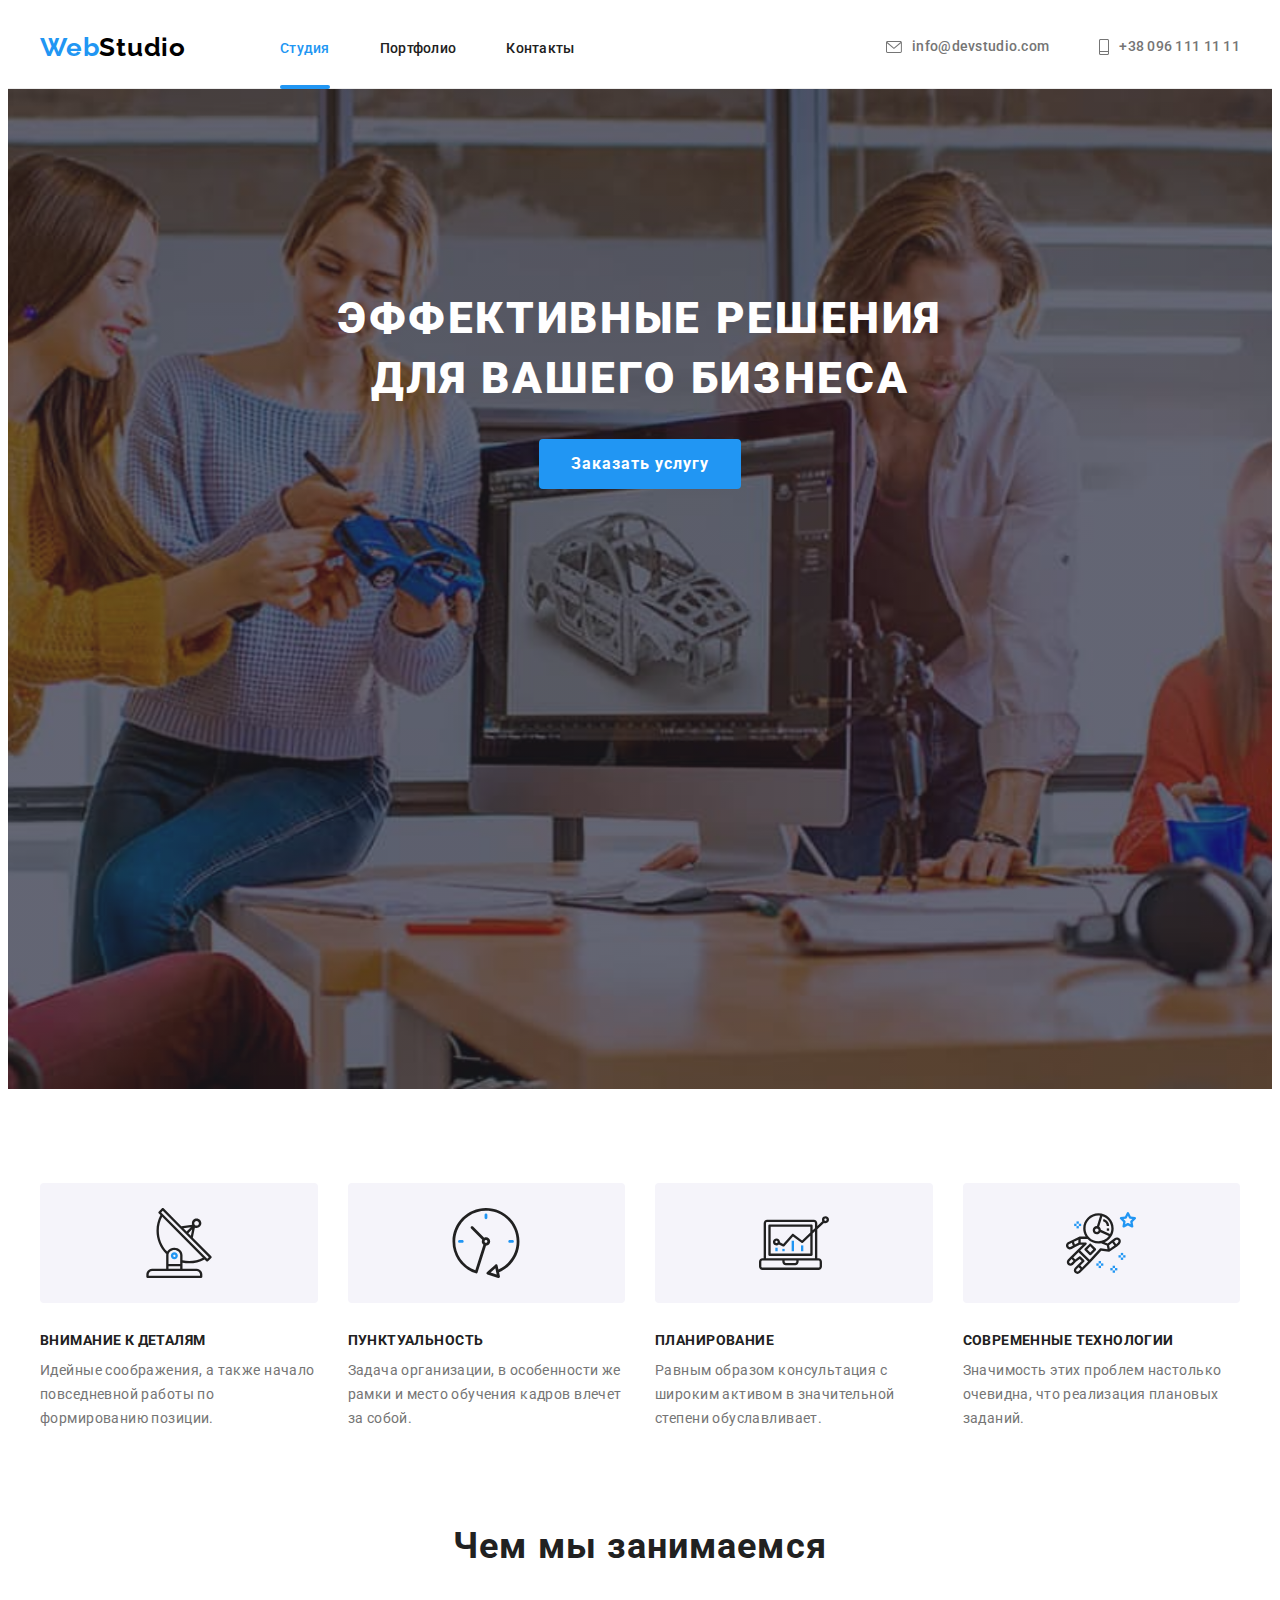
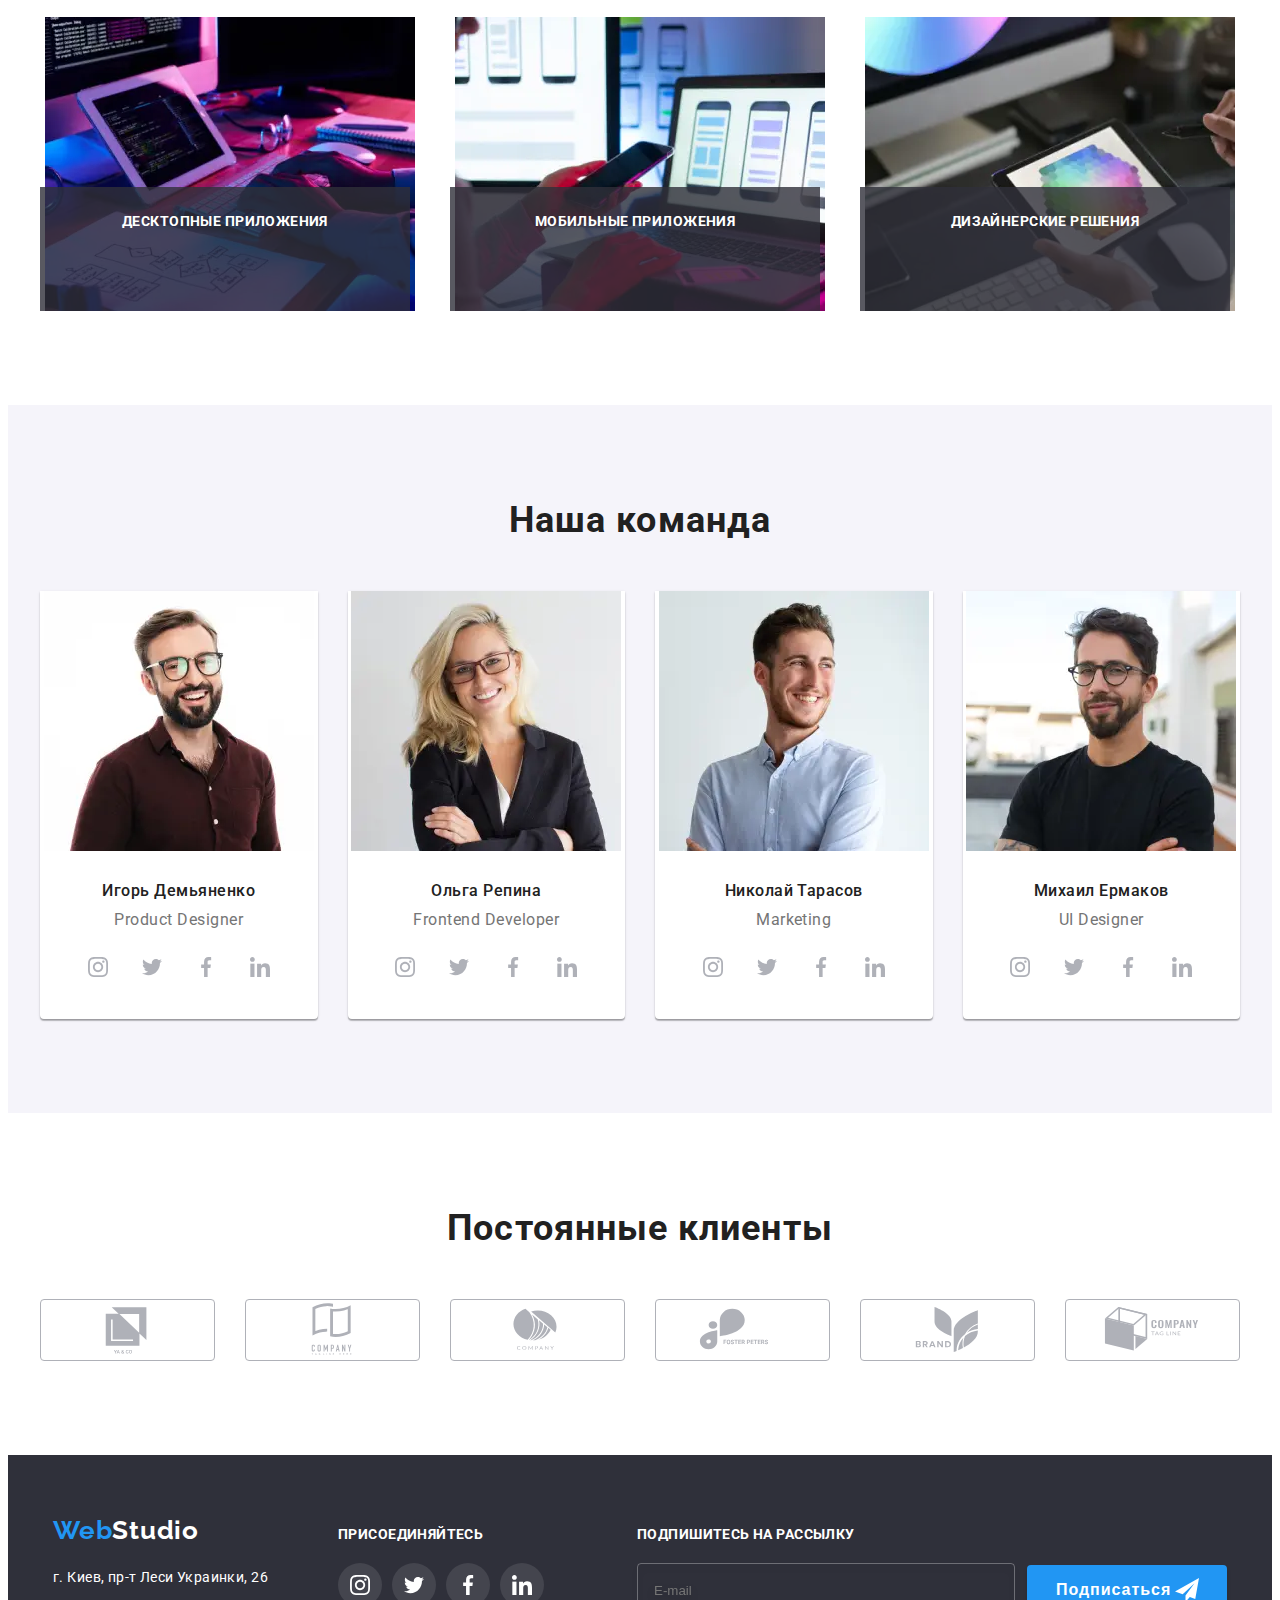
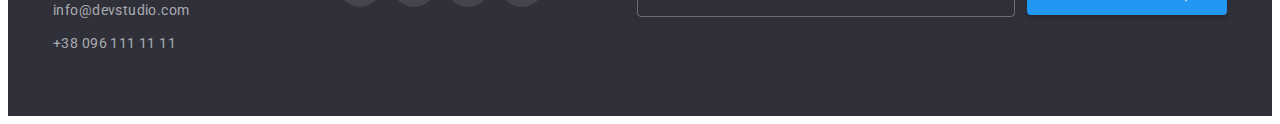
==== commit 79b6ae60: "images" ====
--- a/index.html
+++ b/index.html
@@ -88,9 +88,7 @@
           <div class="mob-menu-bottom">
             <ul class="mob-contacts list">
               <li class="mob-contacts__item">
-                <a href="tel:+380961111111" class="mob-contacts__tel link">
-                  +38 096 111 11 11</a
-                >
+                <a href="tel:+380961111111" class="mob-contacts__tel link"> +38 096 111 11 11</a>
               </li>
               <li class="mob-contacts__item">
                 <a href="mailto:info@devstudio.com" class="mob-contacts__mail link">
@@ -137,8 +135,7 @@
               </div>
               <h3 class="skills__subtitle">Внимание к деталям</h3>
               <p class="skills__text">
-                Идейные соображения, а также начало повседневной работы по формированию
-                позиции.
+                Идейные соображения, а также начало повседневной работы по формированию позиции.
               </p>
             </li>
             <li class="skills__item">
@@ -149,8 +146,7 @@
               </div>
               <h3 class="skills__subtitle">Пунктуальность</h3>
               <p class="skills__text">
-                Задача организации, в особенности же рамки и место обучения кадров влечет
-                за собой.
+                Задача организации, в особенности же рамки и место обучения кадров влечет за собой.
               </p>
             </li>
             <li class="skills__item">
@@ -161,8 +157,7 @@
               </div>
               <h3 class="skills__subtitle">Планирование</h3>
               <p class="skills__text">
-                Равным образом консультация с широким активом в значительной степени
-                обуславливает.
+                Равным образом консультация с широким активом в значительной степени обуславливает.
               </p>
             </li>
             <li class="skills__item">
@@ -173,8 +168,7 @@
               </div>
               <h3 class="skills__subtitle">Современные технологии</h3>
               <p class="skills__text">
-                Значимость этих проблем настолько очевидна, что реализация плановых
-                заданий.
+                Значимость этих проблем настолько очевидна, что реализация плановых заданий.
               </p>
             </li>
           </ul>
@@ -187,27 +181,52 @@
           <ul class="products__list list">
             <li class="products__item">
               <div class="products__box">
-                <img src="./images/box_1.jpg" alt="Специалист набирает код" width="370" />
+                <picture>
+                  <source
+                    srcset="./images/products/box1.webp 1x, ./images/products/box1@2x.webp 2x"
+                    media="(min-width: 1200px)"
+                    type="image/webp"
+                  />
+                  <source
+                    srcset="./images/products/box1.jpg 1x, ./images/products/box1@2x.jpg 2x"
+                    media="(min-width: 1200px)"
+                  />
+                  <img src="#" alt="Специалист набирает код" />
+                </picture>
                 <h3 class="products__label">Десктопные приложения</h3>
               </div>
             </li>
             <li class="products__item">
               <div class="products__box">
-                <img
-                  src="./images/box_2.jpg"
-                  alt="Специалист анализирует товар"
-                  width="370"
-                />
+                <picture>
+                  <source
+                    srcset="./images/products/box2.webp 1x, ./images/products/box2@2x.webp 2x"
+                    media="(min-width: 1200px)"
+                    type="image/webp"
+                  />
+                  <source
+                    srcset="./images/products/box2.jpg 1x, ./images/products/box2@2x.jpg 2x"
+                    media="(min-width: 1200px)"
+                  />
+                  <img src="#" alt="Специалист анализирует товар" />
+                </picture>
                 <h3 class="products__label">Мобильные приложения</h3>
               </div>
             </li>
             <li class="products__item">
               <div class="products__box">
-                <img
-                  src="./images/box_3.jpg"
-                  alt="Специалист занимается дизайном"
-                  width="370"
-                />
+                <picture>
+                  <source
+                    srcset="./images/products/box3.webp 1x, ./images/products/box3@2x.webp 2x"
+                    media="(min-width: 1200px)"
+                    type="image/webp"
+                  />
+                  <source
+                    srcset="./images/products/box3.jpg 1x, ./images/products/box3@2x.jpg 2x"
+                    media="(min-width: 1200px)"
+                  />
+                  <img src="#" alt="Специалист занимается дизайном" />
+                </picture>
                 <h3 class="products__label">Дизайнерские решения</h3>
               </div>
             </li>
@@ -220,7 +239,58 @@
           <h2 class="section-title">Наша команда</h2>
           <ul class="specialist__list list">
             <li class="specialist__item">
-              <img src="./images/team_card_1.jpg" alt="Фото специалиста" width="270" />
+              <picture>
+                <source
+                  srcset="
+                    ./images/specialists/photo1-desktop.webp    1x,
+                    ./images/specialists/photo1-desktop@2x.webp 2x
+                  "
+                  media="(min-width: 1200px)"
+                  type="image/webp"
+                />
+                <source
+                  srcset="
+                    ./images/specialists/photo1-desktop.jpg    1x,
+                    ./images/specialists/photo1-desktop@2x.jpg 2x
+                  "
+                  media="(min-width: 1200px)"
+                />
+                <source
+                  srcset="
+                    ./images/specialists/photo1-tablet.webp    1x,
+                    ./images/specialists/photo1-tablet@2x.webp 2x
+                  "
+                  media="(min-width: 768px)"
+                  type="image/webp"
+                />
+                <source
+                  srcset="
+                    ./images/specialists/photo1-tablet.jpg    1x,
+                    ./images/specialists/photo1-tablet@2x.jpg 2x
+                  "
+                  media="(min-width: 768px)"
+                />
+                <source
+                  srcset="
+                    ./images/specialists/photo1-mob.webp    1x,
+                    ./images/specialists/photo1-mob@2x.webp 2x
+                  "
+                  media="(min-width: 480px)"
+                  type="image/webp"
+                />
+                <source
+                  srcset="
+                    ./images/specialists/photo1-mob.jpg    1x,
+                    ./images/specialists/photo1-mob@2x.jpg 2x
+                  "
+                  media="(min-width: 480px)"
+                />
+                <img
+                  class="specialists__photo"
+                  src="./images/specialists/photo1-mob.jpg"
+                  alt="Фото специалиста"
+                />
+              </picture>
               <div class="specialist__card">
                 <h3 class="specialist__name">Игорь Демьяненко</h3>
                 <p lang="en" class="specialist__profession">Product Designer</p>
@@ -257,7 +327,58 @@
               </div>
             </li>
             <li class="specialist__item">
-              <img src="./images/team_card_2.jpg" alt="Фото специалиста" width="270" />
+              <picture>
+                <source
+                  srcset="
+                    ./images/specialists/photo2-desktop.webp    1x,
+                    ./images/specialists/photo2-desktop@2x.webp 2x
+                  "
+                  media="(min-width: 1200px)"
+                  type="image/webp"
+                />
+                <source
+                  srcset="
+                    ./images/specialists/photo2-desktop.jpg    1x,
+                    ./images/specialists/photo2-desktop@2x.jpg 2x
+                  "
+                  media="(min-width: 1200px)"
+                />
+                <source
+                  srcset="
+                    ./images/specialists/photo2-tablet.webp    1x,
+                    ./images/specialists/photo2-tablet@2x.webp 2x
+                  "
+                  media="(min-width: 768px)"
+                  type="image/webp"
+                />
+                <source
+                  srcset="
+                    ./images/specialists/photo2-tablet.jpg    1x,
+                    ./images/specialists/photo2-tablet@2x.jpg 2x
+                  "
+                  media="(min-width: 768px)"
+                />
+                <source
+                  srcset="
+                    ./images/specialists/photo2-mob.webp    1x,
+                    ./images/specialists/photo2-mob@2x.webp 2x
+                  "
+                  media="(min-width: 480px)"
+                  type="image/webp"
+                />
+                <source
+                  srcset="
+                    ./images/specialists/photo2-mob.jpg    1x,
+                    ./images/specialists/photo2-mob@2x.jpg 2x
+                  "
+                  media="(min-width: 480px)"
+                />
+                <img
+                  class="specialists__photo"
+                  src="./images/specialists/photo2-mob.jpg"
+                  alt="Фото специалиста"
+                />
+              </picture>
               <div class="specialist__card">
                 <h3 class="specialist__name">Ольга Репина</h3>
                 <p lang="en" class="specialist__profession">Frontend Developer</p>
@@ -294,7 +415,58 @@
               </div>
             </li>
             <li class="specialist__item">
-              <img src="./images/team_card_3.jpg" alt="Фото специалиста" width="270" />
+              <picture>
+                <source
+                  srcset="
+                    ./images/specialists/photo3-desktop.webp    1x,
+                    ./images/specialists/photo3-desktop@2x.webp 2x
+                  "
+                  media="(min-width: 1200px)"
+                  type="image/webp"
+                />
+                <source
+                  srcset="
+                    ./images/specialists/photo3-desktop.jpg    1x,
+                    ./images/specialists/photo3-desktop@2x.jpg 2x
+                  "
+                  media="(min-width: 1200px)"
+                />
+                <source
+                  srcset="
+                    ./images/specialists/photo3-tablet.webp    1x,
+                    ./images/specialists/photo3-tablet@2x.webp 2x
+                  "
+                  media="(min-width: 768px)"
+                  type="image/webp"
+                />
+                <source
+                  srcset="
+                    ./images/specialists/photo3-tablet.jpg    1x,
+                    ./images/specialists/photo3-tablet@2x.jpg 2x
+                  "
+                  media="(min-width: 768px)"
+                />
+                <source
+                  srcset="
+                    ./images/specialists/photo3-mob.webp    1x,
+                    ./images/specialists/photo3-mob@2x.webp 2x
+                  "
+                  media="(min-width: 480px)"
+                  type="image/webp"
+                />
+                <source
+                  srcset="
+                    ./images/specialists/photo3-mob.jpg    1x,
+                    ./images/specialists/photo3-mob@2x.jpg 2x
+                  "
+                  media="(min-width: 480px)"
+                />
+                <img
+                  class="specialists__photo"
+                  src="./images/specialists/photo3-mob.jpg"
+                  alt="Фото специалиста"
+                />
+              </picture>
               <div class="specialist__card">
                 <h3 class="specialist__name">Николай Тарасов</h3>
                 <p lang="en" class="specialist__profession">Marketing</p>
@@ -331,7 +503,58 @@
               </div>
             </li>
             <li class="specialist__item">
-              <img src="./images/team_card_4.jpg" alt="Фото специалиста" width="270" />
+              <picture>
+                <source
+                  srcset="
+                    ./images/specialists/photo4-desktop.webp    1x,
+                    ./images/specialists/photo4-desktop@2x.webp 2x
+                  "
+                  media="(min-width: 1200px)"
+                  type="image/webp"
+                />
+                <source
+                  srcset="
+                    ./images/specialists/photo4-desktop.jpg    1x,
+                    ./images/specialists/photo4-desktop@2x.jpg 2x
+                  "
+                  media="(min-width: 1200px)"
+                />
+                <source
+                  srcset="
+                    ./images/specialists/photo4-tablet.webp    1x,
+                    ./images/specialists/photo4-tablet@2x.webp 2x
+                  "
+                  media="(min-width: 768px)"
+                  type="image/webp"
+                />
+                <source
+                  srcset="
+                    ./images/specialists/photo4-tablet.jpg    1x,
+                    ./images/specialists/photo4-tablet@2x.jpg 2x
+                  "
+                  media="(min-width: 768px)"
+                />
+                <source
+                  srcset="
+                    ./images/specialists/photo4-mob.webp    1x,
+                    ./images/specialists/photo4-mob@2x.webp 2x
+                  "
+                  media="(min-width: 480px)"
+                  type="image/webp"
+                />
+                <source
+                  srcset="
+                    ./images/specialists/photo4-mob.jpg    1x,
+                    ./images/specialists/photo4-mob@2x.jpg 2x
+                  "
+                  media="(min-width: 480px)"
+                />
+                <img
+                  class="specialists__photo"
+                  src="./images/specialists/photo4-mob.jpg"
+                  alt="Фото специалиста"
+                />
+              </picture>
               <div class="specialist__card">
                 <h3 class="specialist__name">Михаил Ермаков</h3>
                 <p lang="en" class="specialist__profession">UI Designer</p>
@@ -446,9 +669,7 @@
                 >
               </li>
               <li class="address__item">
-                <a href="tel:+380961111111" class="address__connection link"
-                  >+38 096 111 11 11</a
-                >
+                <a href="tel:+380961111111" class="address__connection link">+38 096 111 11 11</a>
               </li>
             </ul>
           </address>
--- a/css/main.min.css
+++ b/css/main.min.css
@@ -1 +1 @@
-body{font-family:var(--main-font);color:var(--font-color)}h1,h2,h3,h4,h5,h6,p{margin-top:0;margin-bottom:0}ul,ol{margin-top:0;margin-bottom:0;padding-left:0;padding-right:0}.link{text-decoration:none}.list{list-style:none}img{display:block;max-width:100%;height:auto;margin:0 auto}.container{width:100%;padding-left:15px;padding-right:15px;margin:0 auto}@media screen and (min-width: 480px){.container{max-width:480px}}@media screen and (min-width: 768px){.container{max-width:768px}}@media screen and (min-width: 1200px){.container{max-width:1200px}}.section{padding-top:60px;padding-bottom:60px}@media screen and (min-width: 1200px){.section{padding-top:94px;padding-bottom:94px}}.section-title{font-size:28px;line-height:1.17;letter-spacing:.03em;margin-bottom:30px;text-align:center}@media screen and (min-width: 1200px){.section-title{font-size:36px;margin-bottom:50px}}.logo{font-family:var(--secondary-font);font-weight:700;font-size:24px;line-height:1.16;letter-spacing:.03em}@media screen and (min-width: 1200px){.logo{font-size:26px;line-height:1.19}}.logo__primary{color:var(--accent-color)}.logo__secondary-header{color:var(--header-logo-secondary-color)}.logo__secondary-footer{color:var(--footor-logo-secondary-color)}@media screen and (min-width: 768px){.logo__header{margin-right:88px}}@media screen and (min-width: 1200px){.logo__header{margin-right:94px}}@media screen and (min-width: 768px){.current{color:var(--accent-color);position:relative}.current::after{display:block;content:"";width:100%;height:4px;border-radius:2px;background-color:var(--accent-color);position:absolute;bottom:-1px}}.header{background-color:var(--header-background-color);padding-top:24px;padding-bottom:25px;border-bottom:1px solid #ececec}.header .container{display:flex;align-items:center;justify-content:space-between}@media screen and (max-width: 767px){.menu-open-btn{border:none;padding:0;background-color:rgba(0,0,0,0)}.menu-open-btn__icon{fill:var(--icon-modal-color);transition:fill var(--transition-duration) var(--transition-timing-function)}.menu-open-btn:hover .menu-open-btn__icon,.menu-open-btn:focus .menu-open-btn__icon{fill:var(--accent-color)}}@media screen and (min-width: 768px){.menu-open-btn{display:none}}.no-scroll{overflow:hidden}@media screen and (max-width: 767px){.navigation{display:none}}@media screen and (min-width: 768px){.menu-list{display:flex}.menu-list__item:not(:last-child){margin-right:50px}.menu-list__link{font-weight:500;font-size:14px;line-height:1.14;letter-spacing:.02em;color:var(--font-color);transition:color var(--transition-duration) var(--transition-timing-function);padding-bottom:32px;padding-top:32px}.menu-list__link:hover,.menu-list__link:focus{color:var(--accent-color)}}.hero{background-color:var(--hero-background-color);padding-top:118px;padding-bottom:118px}@media screen and (min-width: 1200px){.hero{padding-top:200px;padding-bottom:200px}}.hero__title{font-weight:900;font-size:26px;line-height:1.62;letter-spacing:.06em;color:var(--hero-text);text-transform:uppercase;text-align:center;margin:0 auto 30px auto;max-width:360px}@media screen and (min-width: 1200px){.hero__title{font-size:44px;line-height:1.36;max-width:696px}}.hero__but{font-family:inherit;font-weight:700;font-size:16px;line-height:1.88;letter-spacing:.06em;color:var(--hero-text);background-color:var(--accent-color);padding:10px 32px;border-radius:4px;border:0;display:block;margin:0 auto;transition:background-color var(--transition-duration) var(--transition-timing-function)}.hero__but:hover,.hero__but:focus{background-color:var(--hero-but-background-color);cursor:pointer}.modal{position:absolute;width:450px;height:609px;background:var(--modal-background-color);box-shadow:0px 1px 3px rgba(0,0,0,.12),0px 1px 1px rgba(0,0,0,.14),0px 2px 1px rgba(0,0,0,.2);border-radius:4px;padding:40px;top:50%;left:50%;transform:translate(-50%, -50%) scale(1);transition:transform var(--transition-duration) var(--transition-timing-function),visibility var(--transition-duration) var(--transition-timing-function)}@media screen and (min-width: 1200px){.modal{width:528px;height:581px}}.modal-close-but{position:absolute;top:8px;right:8px;width:30px;height:30px;border-radius:50%;background-color:rgba(0,0,0,0);border:1px solid rgba(0,0,0,.1);box-sizing:border-box;cursor:pointer;display:flex;align-items:center}.modal-close-icon{fill:var(--header-logo-secondary-color);transition:fill var(--transition-duration) var(--transition-timing-function)}.modal-close-but:hover .modal-close-icon,.modal-close-but:focus .modal-close-icon{fill:var(--accent-color)}.modal-title{font-style:normal;font-weight:700;font-size:20px;line-height:1.15;text-align:center;letter-spacing:.03em;color:var(--font-color);margin-bottom:12px}.modal-field{margin-bottom:10px}.modal-label{margin-bottom:10px;font-weight:400;font-size:12px;line-height:1.17;letter-spacing:.01em;color:var(--secondary-font-color);display:block;margin-bottom:4px}.modal-input-wrap{position:relative}.modal-input{width:100%;height:40px;padding-left:42px;border:1px solid rgba(33,33,33,.2);border-radius:4px;outline:none;transition:border-color var(--transition-duration) var(--transition-timing-function)}.modal-input:focus{border-color:var(--accent-color)}.modal-input-icon{position:absolute;left:12px;top:50%;transform:translateY(-50%);fill:var(--icon-modal-color);transition:fill var(--transition-duration) var(--transition-timing-function)}.modal-input:focus+.modal-input-icon{fill:var(--accent-color)}.is-hidden{opacity:0;pointer-events:none;visibility:hidden}.textarea{margin-bottom:20px}.textarea__text{resize:none;width:100%;height:120px;padding:12px 16px;border:1px solid rgba(33,33,33,.2);border-radius:4px;outline:none;transition:border-color var(--transition-duration) var(--transition-timing-function)}.textarea__text:focus{border-color:var(--accent-color)}.visually-hidden{display:none}.modal-checkbox{margin-bottom:30px}.modal-checkbox__text{font-weight:400;font-size:12px;line-height:1.17;letter-spacing:.03em;color:var(--secondary-font-color);display:flex;align-items:center;justify-content:center}@media screen and (min-width: 1200px){.modal-checkbox__text{font-size:14px;line-height:1.71}}.modal-checkbox__link{color:var(--accent-color)}.modal-checkbox__text::before{content:"";width:16px;height:15px;border:2px solid #000;border-radius:3px;margin-right:5px}.modal-checkbox .modal-checkbox__check:checked+.modal-checkbox__text::before{background-color:var(--accent-color);border:none;background-image:url(../images/icon-check.svg);background-repeat:no-repeat;background-position:center}.modal-but{font-weight:700;font-size:16px;line-height:1.88;letter-spacing:.06em;color:var(--hero-text);background-color:var(--accent-color);padding:10px 55px;border-radius:4px;border:0;display:block;margin:0 auto;transition:background-color var(--transition-duration) var(--transition-timing-function)}.modal-but:hover,.modal-but:focus{background-color:var(--hero-but-background-color);cursor:pointer}.skills__list{margin-bottom:-30px}@media screen and (min-width: 768px){.skills__list{display:flex;flex-wrap:wrap;margin-right:-30px}}.skills__item{margin-bottom:30px}@media screen and (min-width: 768px){.skills__item{width:calc(50% - 30px);margin-right:30px}}@media screen and (min-width: 1200px){.skills__item{width:calc(25% - 30px)}}.skills__logo{display:flex;align-items:center;justify-content:center;max-width:450px;height:120px;margin-bottom:30px;background:var(--specialist-section-background-color);border-radius:4px}.skills__subtitle{font-weight:700;font-size:14px;line-height:1.14;letter-spacing:.03em;text-align:center;text-transform:uppercase;margin-bottom:10px}@media screen and (min-width: 768px){.skills__subtitle{text-align:left}}.skills__text{font-size:14px;line-height:1.71;letter-spacing:.03em;color:var(--secondary-font-color)}.products{display:none;padding-top:var(--typical-padding);padding-bottom:var(--typical-padding)}@media screen and (min-width: 1200px){.products{display:block;padding-bottom:94px}}.products__list{display:flex;margin-left:-30px}.products__item{flex-basis:calc(33.3333333333% - 30px);margin-left:30px}.products__box{position:relative}.products__label{width:370px;height:70px;padding-top:27px;padding-bottom:27px;background:rgba(47,48,58,.8);display:block;position:absolute;bottom:0;font-weight:700;font-size:14px;line-height:1.14;text-align:center;letter-spacing:.03em;text-transform:uppercase;color:var(--hero-text)}.specialist{background-color:var(--specialist-section-background-color)}.specialist__list{margin-bottom:-30px}@media screen and (min-width: 768px){.specialist__list{display:flex;flex-wrap:wrap;margin-right:-30px}}.specialist__item{background-color:var(--specialist-item-background-color);box-shadow:0px 1px 3px rgba(0,0,0,.12),0px 1px 1px rgba(0,0,0,.14),0px 2px 1px rgba(0,0,0,.2);border-radius:0px 0px 4px 4px;margin-bottom:30px}@media screen and (min-width: 768px){.specialist__item{width:calc(50% - 30px);margin-right:30px}}@media screen and (min-width: 1200px){.specialist__item{width:calc(25% - 30px)}}.specialist__card{padding-top:30px;padding-bottom:30px}.specialist__name{font-weight:500;font-size:16px;line-height:1.19;letter-spacing:.03em;text-align:center;margin-bottom:10px}.specialist__profession{font-size:16px;line-height:1.19;letter-spacing:.03em;color:var(--secondary-font-color);text-align:center;margin-bottom:16px}.social-list{display:flex;justify-content:center}.social-list__item+.social-list__item{margin-left:10px}.social-list__link{width:44px;height:44px;border-radius:50%;display:flex;justify-content:center;align-items:center;transition:background-color var(--transition-duration) var(--transition-timing-function)}.social-list__link:hover,.social-list__link:focus{background-color:var(--accent-color)}.social-list__icon{fill:var(--icon-color);transition:fill var(--transition-duration) var(--transition-timing-function)}.social-list__link:hover .social-list__icon,.social-list__link:focus .social-list__icon{fill:#fff}.client__list{margin-bottom:-30px;margin-right:-30px;display:flex;flex-wrap:wrap}.client__item{margin-bottom:30px;margin-right:30px;width:calc(50% - 30px)}@media screen and (min-width: 768px){.client__item{width:calc(33.3333333333% - 30px)}}@media screen and (min-width: 1200px){.client__item{width:calc(16.6666666667% - 30px)}}.client__link{display:flex;justify-content:center;align-items:center;width:100%;height:auto;border:1px solid var(--icon-color);box-sizing:border-box;border-radius:4px;transition:border var(--transition-duration) var(--transition-timing-function)}.client__link:hover,.client__link:focus{border:1px solid var(--accent-color)}.client__icon{width:106px;height:60px;fill:var(--icon-color);transition:fill var(--transition-duration) var(--transition-timing-function)}.client__link:hover .client__icon,.client__link:focus .client__icon{fill:var(--accent-color)}.footer{background-color:var(--footer-background-color);padding-top:60px;padding-bottom:60px}.footer__container{display:flex;flex-direction:column;align-items:center;margin:0 auto}@media screen and (min-width: 768px){.footer__container{flex-direction:row;flex-wrap:wrap;justify-content:center;align-items:baseline}}.footer__address{text-align:center}@media screen and (min-width: 768px){.footer__address{margin-right:165px}}@media screen and (min-width: 1200px){.footer__address{margin-right:0;text-align:left}}.footer-soc{padding-top:60px;padding-bottom:60px;width:206px}@media screen and (min-width: 768px){.footer-soc{padding:0}}@media screen and (min-width: 1200px){.footer-soc{margin-left:70px;margin-right:93px}}.footer-soc__title{font-size:14px;line-height:1.14;letter-spacing:.03em;text-align:center;text-transform:uppercase;margin-bottom:20px;color:var(--footer-map-color)}@media screen and (min-width: 1200px){.footer-soc__title{text-align:left}}.footer-soc__list{display:flex;justify-content:space-between}.footer-soc__item:not(:last-child){margin-right:10px}.footer-soc__link{width:44px;height:44px;border-radius:50%;display:flex;justify-content:center;align-items:center;background:rgba(255,255,255,.1);transition:background-color var(--transition-duration) var(--transition-timing-function)}.footer-soc__link:focus,.footer-soc__link:hover{background-color:var(--accent-color)}.footer-soc__icon{width:20px;height:20px;fill:#fff}.portfolio{padding-top:60px;padding-bottom:60px}.filter-list{display:flex;justify-content:center;flex-wrap:wrap;margin-top:-15px}.filter-item{margin-top:15px}.filter-item:not(:last-child){margin-right:8px}.filter-but{font-family:inherit;font-weight:500;font-size:16px;line-height:1.62;text-align:center;letter-spacing:.03em;background-color:var(--specialist-section-background-color);padding:6px 22px;display:block;border-radius:4px;border:0px;transition:color var(--transition-duration) var(--transition-timing-function),background-color var(--transition-duration) var(--transition-timing-function),box-shadow var(--transition-duration) var(--transition-timing-function)}.filter-but:hover,.filter-but:focus{color:var(--specialist-item-background-color);background-color:var(--accent-color);cursor:pointer;box-shadow:0px 3px 1px rgba(0,0,0,.1),0px 1px 2px rgba(0,0,0,.08),0px 2px 2px rgba(0,0,0,.12)}.project{margin-top:40px;margin-bottom:-30px}@media screen and (min-width: 768px){.project{display:flex;flex-wrap:wrap;margin-top:30px;margin-right:-30px}}@media screen and (min-width: 1200px){.project{margin-top:50px}}.project-item{background:var(--project-item-background-color);border:1px solid #eee;box-sizing:border-box;transition:box-shadow var(--transition-duration) var(--transition-timing-function);margin-bottom:30px}@media screen and (min-width: 768px){.project-item{width:calc(50% - 30px);margin-right:30px}}@media screen and (min-width: 1200px){.project-item{width:calc(33.3333333333% - 30px)}}.project-item:hover{box-shadow:0px 1px 1px rgba(0,0,0,.12),0px 4px 4px rgba(0,0,0,.06),1px 4px 6px rgba(0,0,0,.16)}.project-top-wrap{position:relative;overflow:hidden}.project-top-text{font-weight:400;font-size:18px;line-height:1.56;letter-spacing:.03em;color:var(--hero-text);background-color:rgba(33,150,243,.9);padding:63px 24px;position:absolute;top:0;height:100%;transform:translateY(100%);transition:transform var(--transition-duration) var(--transition-timing-function);overflow:auto}.project-item:hover .project-top-text{transform:translateY(0%)}.project-aside{padding:20px 24px}.project-title{font-weight:700;font-size:18px;line-height:2;letter-spacing:.06em;margin-bottom:4px}.project-text{font-weight:400;font-size:16px;line-height:1.88;letter-spacing:.03em;color:var(--secondary-font-color)}.address{max-width:232px;margin-top:20px}.address__list{font-style:normal;font-size:14px;line-height:1.71;letter-spacing:.03em}.address__item:not(:last-child){margin-bottom:8px}@media screen and (min-width: 1200px){.address__item:not(:last-child){margin-bottom:9px}}.address__map{color:var(--footer-map-color);transition:color var(--transition-duration) var(--transition-timing-function)}.address__map:hover,.address__map:focus{color:var(--accent-color)}.address__connection{color:var(--footer-tel-color);transition:color var(--transition-duration) var(--transition-timing-function)}.address__connection:hover,.address__connection:focus{color:var(--accent-color)}@media screen and (min-width: 768px){.subscription{margin-top:60px}}@media screen and (min-width: 1200px){.subscription{margin-top:0}}.subscription__title{font-weight:700;font-size:14px;line-height:1.14;letter-spacing:.03em;text-align:center;text-transform:uppercase;color:var(--hero-text);margin-bottom:20px}@media screen and (min-width: 1200px){.subscription__title{text-align:left}}.subscription__form{display:flex;flex-direction:column;align-items:center}@media screen and (min-width: 1200px){.subscription__form{flex-direction:row}}.subscription__email-input{width:75vw;height:50px;border:1px solid rgba(255,255,255,.3);filter:drop-shadow(0px 4px 4px rgba(0, 0, 0, 0.15));background-color:inherit;color:var(--hero-text);border-radius:4px;padding-left:16px;outline:none;transition:border-color var(--transition-duration) var(--transition-timing-function);margin-bottom:20px}@media screen and (min-width: 480px){.subscription__email-input{width:450px}}@media screen and (min-width: 1200px){.subscription__email-input{width:358px;margin-bottom:0;margin-right:12px}}.subscription__email-input:focus{border-color:var(--accent-color)}.subscription-wrap{position:relative;display:inline-block}.subscription__but{width:200px;height:50px;font-weight:700;font-size:16px;line-height:1.18;letter-spacing:.06em;color:var(--hero-text);background:var(--accent-color);box-shadow:0px 4px 4px rgba(0,0,0,.15);border-radius:4px;cursor:pointer;border:none;padding:10px 62px 10px 29px;transition:background-color var(--transition-duration) var(--transition-timing-function)}.subscription__but:hover,.subscription__but:focus{background-color:var(--hero-but-background-color)}.subscription__icon{fill:var(--hero-text);position:absolute;left:148px;top:13px}@media screen and (max-width: 767px){.contacts{display:none}}@media screen and (min-width: 768px){.contacts{margin-left:84px}.contacts__item:not(:last-child){margin-bottom:12px}.contacts__link{font-weight:500;font-size:12px;line-height:1.16;letter-spacing:.02em;color:var(--secondary-font-color);display:flex;align-items:center;transition:color var(--transition-duration) var(--transition-timing-function)}.contacts__link:hover,.contacts__link:focus{color:var(--accent-color)}.contacts__mail-icon,.contacts__tel-icon{fill:var(--secondary-font-color);margin-right:10px;transition:fill var(--transition-duration) var(--transition-timing-function)}.contacts__link:hover .contacts__mail-icon,.contacts__link:focus .contacts__mail-icon,.contacts__link:hover .contacts__tel-icon,.contacts__link:focus .contacts__tel-icon{fill:var(--accent-color)}}@media screen and (min-width: 1200px){.contacts{display:flex;margin-left:auto}.contacts__item:not(:last-child){margin-right:50px;margin-bottom:0}.contacts__link+.contacts__link{margin-left:50px}.contacts__link{font-weight:500;font-size:14px;line-height:1.14;letter-spacing:.02em;color:var(--secondary-font-color);display:flex;align-items:center}}.backdrop{width:100%;height:100%;position:fixed;top:0;background-color:rgba(0,0,0,.2);transition:opacity var(--transition-duration) var(--transition-timing-function),visibility var(--transition-duration) var(--transition-timing-function)}.backdrop.is-hidden .modal{transform:scale(0.8)}.mob-menu{position:fixed;z-index:1;top:0;left:0;background-color:#fff;width:100vw;height:100vh;padding-top:48px;padding-bottom:48px}.mob-menu .container{padding-left:40px;overflow-y:auto;height:100%;align-items:flex-start;flex-direction:column}.menu-close-btn{border:none;padding:0;background-color:rgba(0,0,0,0)}.menu-close-btn__icon{position:absolute;top:10px;right:0;fill:var(--icon-modal-color);transition:fill var(--transition-duration) var(--transition-timing-function)}.menu-close-btn:hover .menu-close-btn__icon,.menu-close-btn:focus .menu-close-btn__icon{fill:var(--accent-color)}.mob-menu-list__item{margin-bottom:32px}.mob-menu-list__link{font-weight:500;font-size:40px;line-height:1.17;text-align:center;letter-spacing:.02em;color:var(--font-color)}.mob-contacts{margin-bottom:64px}.mob-contacts__item{margin-bottom:32px}.mob-contacts__tel{font-weight:500;font-size:34px;line-height:1.17;letter-spacing:.02em;color:var(--accent-color)}.mob-contacts__mail{font-weight:500;font-size:24px;line-height:1.16;letter-spacing:.02em;color:var(--secondary-font-color)}.mob-soc{display:flex;flex-direction:row;flex-wrap:wrap}.mob-soc__item:not(:last-child)::after{content:"";width:22px;border:1px solid rgba(33,33,33,.2);margin-left:10px;margin-right:10px}.mob-soc__link{font-weight:500;font-size:18px;line-height:1.22;letter-spacing:.02em;color:var(--accent-color)}:root{--main-font: "Roboto", Tahoma, sans-serif;--secondary-font: "Raleway", Tahoma, sans-serif;--accent-color: #2196f3;--font-color: #212121;--secondary-font-color: #757575;--hero-text: #ffffff;--hero-background-color: #c4c4c4;--hero-but-background-color: #188ce8;--header-background-color: #ffffff;--header-logo-secondary-color: #000000;--specialist-section-background-color: #f5f4fa;--specialist-item-background-color: #ffffff;--project-item-background-color: #ffffff;--footer-background-color: #2f303a;--footor-logo-secondary-color: #ffffff;--footer-map-color: #ffffff;--footer-tel-color: rgba(255, 255, 255, 0.6);--modal-background-color: #ffffff;--icon-color: #afb1b8;--icon-modal-color: #212121;--transition-duration: 250ms;--transition-timing-function: cubic-bezier(0.4, 0, 0.2, 1)}.visually-hidden:not(focus):not(active){width:1px;height:1px;margin:-1px;border:0;padding:0;white-space:nowrap;-webkit-clip-path:inset(100%);clip-path:inset(100%);clip:rect(0 0 0 0);overflow:hidden}/*# sourceMappingURL=main.min.css.map */+body{font-family:var(--main-font);color:var(--font-color)}h1,h2,h3,h4,h5,h6,p{margin-top:0;margin-bottom:0}ul,ol{margin-top:0;margin-bottom:0;padding-left:0;padding-right:0}.link{text-decoration:none}.list{list-style:none}img{display:block;max-width:100%;height:auto;margin:0 auto}.container{width:100%;padding-left:15px;padding-right:15px;margin:0 auto}@media screen and (min-width: 480px){.container{max-width:480px}}@media screen and (min-width: 768px){.container{max-width:768px}}@media screen and (min-width: 1200px){.container{max-width:1200px}}.section{padding-top:60px;padding-bottom:60px}@media screen and (min-width: 1200px){.section{padding-top:94px;padding-bottom:94px}}.section-title{font-size:28px;line-height:1.17;letter-spacing:.03em;margin-bottom:30px;text-align:center}@media screen and (min-width: 1200px){.section-title{font-size:36px;margin-bottom:50px}}.logo{font-family:var(--secondary-font);font-weight:700;font-size:24px;line-height:1.16;letter-spacing:.03em}@media screen and (min-width: 1200px){.logo{font-size:26px;line-height:1.19}}.logo__primary{color:var(--accent-color)}.logo__secondary-header{color:var(--header-logo-secondary-color)}.logo__secondary-footer{color:var(--footor-logo-secondary-color)}@media screen and (min-width: 768px){.logo__header{margin-right:88px}}@media screen and (min-width: 1200px){.logo__header{margin-right:94px}}.header{background-color:var(--header-background-color);padding-top:24px;padding-bottom:25px;border-bottom:1px solid #ececec}.header .container{display:flex;align-items:center;justify-content:space-between}@media screen and (max-width: 767px){.menu-open-btn{border:none;padding:0;background-color:rgba(0,0,0,0)}.menu-open-btn__icon{fill:var(--icon-modal-color);transition:fill var(--transition-duration) var(--transition-timing-function)}.menu-open-btn:hover .menu-open-btn__icon,.menu-open-btn:focus .menu-open-btn__icon{fill:var(--accent-color)}}@media screen and (min-width: 768px){.menu-open-btn{display:none}}.no-scroll{overflow:hidden}@media screen and (max-width: 767px){.navigation{display:none}}@media screen and (min-width: 768px){.menu-list{display:flex}.menu-list__item:not(:last-child){margin-right:50px}.menu-list__link{font-weight:500;font-size:14px;line-height:1.14;letter-spacing:.02em;color:var(--font-color);transition:color var(--transition-duration) var(--transition-timing-function);padding-bottom:37px;padding-top:32px}.menu-list__link:hover,.menu-list__link:focus{color:var(--accent-color)}.menu-list .current{color:var(--accent-color);position:relative}.menu-list .current::after{position:absolute;bottom:-1px;display:block;content:"";width:100%;height:4px;border-radius:2px;background-color:var(--accent-color)}}@media screen and (min-width: 1200px){.menu-list__link{padding-bottom:32px}}.hero{background-color:var(--hero-background-color);padding-top:118px;padding-bottom:118px;background-image:linear-gradient(rgba(47, 48, 58, 0.4), rgba(47, 48, 58, 0.4)),url(/images/hero/hero-mob.jpg);background-repeat:no-repeat;background-position:center;background-size:cover;margin:0 auto;max-width:480px;min-height:400px}.hero__title{font-weight:900;font-size:26px;line-height:1.62;letter-spacing:.06em;color:var(--hero-text);text-transform:uppercase;text-align:center;margin:0 auto 30px auto;max-width:360px}.hero__but{font-family:inherit;font-weight:700;font-size:16px;line-height:1.88;letter-spacing:.06em;color:var(--hero-text);background-color:var(--accent-color);padding:10px 32px;border-radius:4px;border:0;display:block;margin:0 auto;transition:background-color var(--transition-duration) var(--transition-timing-function)}.hero__but:hover,.hero__but:focus{background-color:var(--hero-but-background-color);cursor:pointer}@media(min-device-pixel-ratio: 2)and (max-width: 767px),(min-resolution: 192dpi)and (max-width: 767px),(min-resolution: 2dppx)and (max-width: 767px){.hero{background-image:linear-gradient(rgba(47, 48, 58, 0.4), rgba(47, 48, 58, 0.4)),url(../images/hero/hero-mob@2x.jpg)}}@media screen and (min-width: 768px){.hero{background-image:linear-gradient(rgba(47, 48, 58, 0.4), rgba(47, 48, 58, 0.4)),url(../images/hero/hero-tablet.jpg);max-width:768px}}@media(min-device-pixel-ratio: 2)and (min-width: 768px),(min-resolution: 192dpi)and (min-width: 768px),(min-resolution: 2dppx)and (min-width: 768px){.hero{background-image:linear-gradient(rgba(47, 48, 58, 0.4), rgba(47, 48, 58, 0.4)),url(../images/hero/hero-tablet@2x.jpg)}}@media screen and (min-width: 1200px){.hero{background-image:linear-gradient(rgba(47, 48, 58, 0.4), rgba(47, 48, 58, 0.4)),url(../images/hero/hero-desktop.jpg);max-width:1600px;min-height:600px;padding-top:200px;padding-bottom:200px}.hero__title{font-size:44px;line-height:1.36;max-width:696px}}@media(min-device-pixel-ratio: 2)and (min-width: 1200px),(min-resolution: 192dpi)and (min-width: 1200px),(min-resolution: 2dppx)and (min-width: 1200px){.hero{background-image:linear-gradient(rgba(47, 48, 58, 0.4), rgba(47, 48, 58, 0.4)),url(../images/hero/hero-desktop@2x.jpg)}}.modal{position:absolute;width:450px;height:609px;background:var(--modal-background-color);box-shadow:0px 1px 3px rgba(0,0,0,.12),0px 1px 1px rgba(0,0,0,.14),0px 2px 1px rgba(0,0,0,.2);border-radius:4px;padding:40px;top:50%;left:50%;transform:translate(-50%, -50%) scale(1);transition:transform var(--transition-duration) var(--transition-timing-function),visibility var(--transition-duration) var(--transition-timing-function)}@media screen and (min-width: 1200px){.modal{width:528px;height:581px}}.modal-close-but{position:absolute;top:8px;right:8px;width:30px;height:30px;border-radius:50%;background-color:rgba(0,0,0,0);border:1px solid rgba(0,0,0,.1);box-sizing:border-box;cursor:pointer;display:flex;align-items:center}.modal-close-icon{fill:var(--header-logo-secondary-color);transition:fill var(--transition-duration) var(--transition-timing-function)}.modal-close-but:hover .modal-close-icon,.modal-close-but:focus .modal-close-icon{fill:var(--accent-color)}.modal-title{font-style:normal;font-weight:700;font-size:20px;line-height:1.15;text-align:center;letter-spacing:.03em;color:var(--font-color);margin-bottom:12px}.modal-field{margin-bottom:10px}.modal-label{margin-bottom:10px;font-weight:400;font-size:12px;line-height:1.17;letter-spacing:.01em;color:var(--secondary-font-color);display:block;margin-bottom:4px}.modal-input-wrap{position:relative}.modal-input{width:100%;height:40px;padding-left:42px;border:1px solid rgba(33,33,33,.2);border-radius:4px;outline:none;transition:border-color var(--transition-duration) var(--transition-timing-function)}.modal-input:focus{border-color:var(--accent-color)}.modal-input-icon{position:absolute;left:12px;top:50%;transform:translateY(-50%);fill:var(--icon-modal-color);transition:fill var(--transition-duration) var(--transition-timing-function)}.modal-input:focus+.modal-input-icon{fill:var(--accent-color)}.is-hidden{opacity:0;pointer-events:none;visibility:hidden}.textarea{margin-bottom:20px}.textarea__text{resize:none;width:100%;height:120px;padding:12px 16px;border:1px solid rgba(33,33,33,.2);border-radius:4px;outline:none;transition:border-color var(--transition-duration) var(--transition-timing-function)}.textarea__text:focus{border-color:var(--accent-color)}.visually-hidden{display:none}.modal-checkbox{margin-bottom:30px}.modal-checkbox__text{font-weight:400;font-size:12px;line-height:1.17;letter-spacing:.03em;color:var(--secondary-font-color);display:flex;align-items:center;justify-content:center}@media screen and (min-width: 1200px){.modal-checkbox__text{font-size:14px;line-height:1.71}}.modal-checkbox__link{color:var(--accent-color)}.modal-checkbox__text::before{content:"";width:16px;height:15px;border:2px solid #000;border-radius:3px;margin-right:5px}.modal-checkbox .modal-checkbox__check:checked+.modal-checkbox__text::before{background-color:var(--accent-color);border:none;background-image:url(../images/icon-check.svg);background-repeat:no-repeat;background-position:center}.modal-but{font-weight:700;font-size:16px;line-height:1.88;letter-spacing:.06em;color:var(--hero-text);background-color:var(--accent-color);padding:10px 55px;border-radius:4px;border:0;display:block;margin:0 auto;transition:background-color var(--transition-duration) var(--transition-timing-function)}.modal-but:hover,.modal-but:focus{background-color:var(--hero-but-background-color);cursor:pointer}.skills__list{margin-bottom:-30px}@media screen and (min-width: 768px){.skills__list{display:flex;flex-wrap:wrap;margin-right:-30px}}.skills__item{margin-bottom:30px}@media screen and (min-width: 768px){.skills__item{width:calc(50% - 30px);margin-right:30px}}@media screen and (min-width: 1200px){.skills__item{width:calc(25% - 30px)}}.skills__logo{display:flex;align-items:center;justify-content:center;max-width:450px;height:120px;margin-bottom:30px;background:var(--specialist-section-background-color);border-radius:4px}.skills__subtitle{font-weight:700;font-size:14px;line-height:1.14;letter-spacing:.03em;text-align:center;text-transform:uppercase;margin-bottom:10px}@media screen and (min-width: 768px){.skills__subtitle{text-align:left}}.skills__text{font-size:14px;line-height:1.71;letter-spacing:.03em;color:var(--secondary-font-color)}.products{display:none;padding-top:var(--typical-padding);padding-bottom:var(--typical-padding)}@media screen and (min-width: 1200px){.products{display:block;padding-bottom:94px}}.products__list{display:flex;margin-left:-30px}.products__item{flex-basis:calc(33.3333333333% - 30px);margin-left:30px}.products__box{position:relative}.products__label{width:370px;height:70px;padding-top:27px;padding-bottom:27px;background:rgba(47,48,58,.8);position:absolute;bottom:0;font-weight:700;font-size:14px;line-height:1.14;text-align:center;letter-spacing:.03em;text-transform:uppercase;color:var(--hero-text)}.specialist{background-color:var(--specialist-section-background-color)}.specialist__list{margin-bottom:-30px}@media screen and (min-width: 768px){.specialist__list{display:flex;flex-wrap:wrap;margin-right:-30px}}.specialist__item{background-color:var(--specialist-item-background-color);box-shadow:0px 1px 3px rgba(0,0,0,.12),0px 1px 1px rgba(0,0,0,.14),0px 2px 1px rgba(0,0,0,.2);border-radius:0px 0px 4px 4px;margin-bottom:30px}@media screen and (min-width: 768px){.specialist__item{width:calc(50% - 30px);margin-right:30px}}@media screen and (min-width: 1200px){.specialist__item{width:calc(25% - 30px)}}.specialist__card{padding-top:30px;padding-bottom:30px}.specialist__name{font-weight:500;font-size:16px;line-height:1.19;letter-spacing:.03em;text-align:center;margin-bottom:10px}.specialist__profession{font-size:16px;line-height:1.19;letter-spacing:.03em;color:var(--secondary-font-color);text-align:center;margin-bottom:16px}.social-list{display:flex;justify-content:center}.social-list__item+.social-list__item{margin-left:10px}.social-list__link{width:44px;height:44px;border-radius:50%;display:flex;justify-content:center;align-items:center;transition:background-color var(--transition-duration) var(--transition-timing-function)}.social-list__link:hover,.social-list__link:focus{background-color:var(--accent-color)}.social-list__icon{fill:var(--icon-color);transition:fill var(--transition-duration) var(--transition-timing-function)}.social-list__link:hover .social-list__icon,.social-list__link:focus .social-list__icon{fill:#fff}.client__list{margin-bottom:-30px;margin-right:-30px;display:flex;flex-wrap:wrap}.client__item{margin-bottom:30px;margin-right:30px;width:calc(50% - 30px)}@media screen and (min-width: 768px){.client__item{width:calc(33.3333333333% - 30px)}}@media screen and (min-width: 1200px){.client__item{width:calc(16.6666666667% - 30px)}}.client__link{display:flex;justify-content:center;align-items:center;width:100%;height:auto;border:1px solid var(--icon-color);box-sizing:border-box;border-radius:4px;transition:border var(--transition-duration) var(--transition-timing-function)}.client__link:hover,.client__link:focus{border:1px solid var(--accent-color)}.client__icon{width:106px;height:60px;fill:var(--icon-color);transition:fill var(--transition-duration) var(--transition-timing-function)}.client__link:hover .client__icon,.client__link:focus .client__icon{fill:var(--accent-color)}.footer{background-color:var(--footer-background-color);padding-top:60px;padding-bottom:60px}.footer__container{display:flex;flex-direction:column;align-items:center;margin:0 auto}@media screen and (min-width: 768px){.footer__container{flex-direction:row;flex-wrap:wrap;justify-content:center;align-items:baseline}}.footer__address{text-align:center}@media screen and (min-width: 768px){.footer__address{margin-right:165px}}@media screen and (min-width: 1200px){.footer__address{margin-right:0;text-align:left}}.footer-soc{padding-top:60px;padding-bottom:60px;width:206px}@media screen and (min-width: 768px){.footer-soc{padding:0}}@media screen and (min-width: 1200px){.footer-soc{margin-left:70px;margin-right:93px}}.footer-soc__title{font-size:14px;line-height:1.14;letter-spacing:.03em;text-align:center;text-transform:uppercase;margin-bottom:20px;color:var(--footer-map-color)}@media screen and (min-width: 1200px){.footer-soc__title{text-align:left}}.footer-soc__list{display:flex;justify-content:space-between}.footer-soc__item:not(:last-child){margin-right:10px}.footer-soc__link{width:44px;height:44px;border-radius:50%;display:flex;justify-content:center;align-items:center;background:rgba(255,255,255,.1);transition:background-color var(--transition-duration) var(--transition-timing-function)}.footer-soc__link:focus,.footer-soc__link:hover{background-color:var(--accent-color)}.footer-soc__icon{width:20px;height:20px;fill:#fff}.portfolio{padding-top:60px;padding-bottom:60px}.filter-list{display:flex;justify-content:center;flex-wrap:wrap;margin-top:-15px}.filter-item{margin-top:15px}.filter-item:not(:last-child){margin-right:8px}.filter-but{font-family:inherit;font-weight:500;font-size:16px;line-height:1.62;text-align:center;letter-spacing:.03em;background-color:var(--specialist-section-background-color);padding:6px 22px;display:block;border-radius:4px;border:0px;transition:color var(--transition-duration) var(--transition-timing-function),background-color var(--transition-duration) var(--transition-timing-function),box-shadow var(--transition-duration) var(--transition-timing-function)}.filter-but:hover,.filter-but:focus{color:var(--specialist-item-background-color);background-color:var(--accent-color);cursor:pointer;box-shadow:0px 3px 1px rgba(0,0,0,.1),0px 1px 2px rgba(0,0,0,.08),0px 2px 2px rgba(0,0,0,.12)}.project{margin-top:40px;margin-bottom:-30px}@media screen and (min-width: 768px){.project{display:flex;flex-wrap:wrap;margin-top:30px;margin-right:-30px}}@media screen and (min-width: 1200px){.project{margin-top:50px}}.project-item{background:var(--project-item-background-color);border:1px solid #eee;box-sizing:border-box;transition:box-shadow var(--transition-duration) var(--transition-timing-function);margin-bottom:30px}@media screen and (min-width: 768px){.project-item{width:calc(50% - 30px);margin-right:30px}}@media screen and (min-width: 1200px){.project-item{width:calc(33.3333333333% - 30px)}}.project-item:hover{box-shadow:0px 1px 1px rgba(0,0,0,.12),0px 4px 4px rgba(0,0,0,.06),1px 4px 6px rgba(0,0,0,.16)}.project-top-wrap{position:relative;overflow:hidden}.project-top-text{font-weight:400;font-size:18px;line-height:1.56;letter-spacing:.03em;color:var(--hero-text);background-color:rgba(33,150,243,.9);padding:63px 24px;position:absolute;top:0;height:100%;transform:translateY(100%);transition:transform var(--transition-duration) var(--transition-timing-function);overflow:auto}.project-item:hover .project-top-text{transform:translateY(0%)}.project-aside{padding:20px 24px}.project-title{font-weight:700;font-size:18px;line-height:2;letter-spacing:.06em;margin-bottom:4px}.project-text{font-weight:400;font-size:16px;line-height:1.88;letter-spacing:.03em;color:var(--secondary-font-color)}.address{max-width:232px;margin-top:20px}.address__list{font-style:normal;font-size:14px;line-height:1.71;letter-spacing:.03em}.address__item:not(:last-child){margin-bottom:8px}@media screen and (min-width: 1200px){.address__item:not(:last-child){margin-bottom:9px}}.address__map{color:var(--footer-map-color);transition:color var(--transition-duration) var(--transition-timing-function)}.address__map:hover,.address__map:focus{color:var(--accent-color)}.address__connection{color:var(--footer-tel-color);transition:color var(--transition-duration) var(--transition-timing-function)}.address__connection:hover,.address__connection:focus{color:var(--accent-color)}@media screen and (min-width: 768px){.subscription{margin-top:60px}}@media screen and (min-width: 1200px){.subscription{margin-top:0}}.subscription__title{font-weight:700;font-size:14px;line-height:1.14;letter-spacing:.03em;text-align:center;text-transform:uppercase;color:var(--hero-text);margin-bottom:20px}@media screen and (min-width: 1200px){.subscription__title{text-align:left}}.subscription__form{display:flex;flex-direction:column;align-items:center}@media screen and (min-width: 1200px){.subscription__form{flex-direction:row}}.subscription__email-input{width:75vw;height:50px;border:1px solid rgba(255,255,255,.3);filter:drop-shadow(0px 4px 4px rgba(0, 0, 0, 0.15));background-color:inherit;color:var(--hero-text);border-radius:4px;padding-left:16px;outline:none;transition:border-color var(--transition-duration) var(--transition-timing-function);margin-bottom:20px}@media screen and (min-width: 480px){.subscription__email-input{width:450px}}@media screen and (min-width: 1200px){.subscription__email-input{width:358px;margin-bottom:0;margin-right:12px}}.subscription__email-input:focus{border-color:var(--accent-color)}.subscription-wrap{position:relative;display:inline-block}.subscription__but{width:200px;height:50px;font-weight:700;font-size:16px;line-height:1.18;letter-spacing:.06em;color:var(--hero-text);background:var(--accent-color);box-shadow:0px 4px 4px rgba(0,0,0,.15);border-radius:4px;cursor:pointer;border:none;padding:10px 62px 10px 29px;transition:background-color var(--transition-duration) var(--transition-timing-function)}.subscription__but:hover,.subscription__but:focus{background-color:var(--hero-but-background-color)}.subscription__icon{fill:var(--hero-text);position:absolute;left:148px;top:13px}@media screen and (max-width: 767px){.contacts{display:none}}@media screen and (min-width: 768px){.contacts{margin-left:84px}.contacts__item:not(:last-child){margin-bottom:12px}.contacts__link{font-weight:500;font-size:12px;line-height:1.16;letter-spacing:.02em;color:var(--secondary-font-color);display:flex;align-items:center;transition:color var(--transition-duration) var(--transition-timing-function)}.contacts__link:hover,.contacts__link:focus{color:var(--accent-color)}.contacts__mail-icon,.contacts__tel-icon{fill:var(--secondary-font-color);margin-right:10px;transition:fill var(--transition-duration) var(--transition-timing-function)}.contacts__link:hover .contacts__mail-icon,.contacts__link:focus .contacts__mail-icon,.contacts__link:hover .contacts__tel-icon,.contacts__link:focus .contacts__tel-icon{fill:var(--accent-color)}}@media screen and (min-width: 1200px){.contacts{display:flex;margin-left:auto}.contacts__item:not(:last-child){margin-right:50px;margin-bottom:0}.contacts__link+.contacts__link{margin-left:50px}.contacts__link{font-weight:500;font-size:14px;line-height:1.14;letter-spacing:.02em;color:var(--secondary-font-color);display:flex;align-items:center}}.backdrop{width:100%;height:100%;position:fixed;top:0;background-color:rgba(0,0,0,.2);transition:opacity var(--transition-duration) var(--transition-timing-function),visibility var(--transition-duration) var(--transition-timing-function)}.backdrop.is-hidden .modal{transform:scale(0.8)}.mob-menu{position:fixed;z-index:1;top:0;left:0;background-color:#fff;width:100vw;height:100vh;padding-top:48px;padding-bottom:48px}.mob-menu .container{padding-left:40px;overflow-y:auto;height:100%;align-items:flex-start;flex-direction:column}.menu-close-btn{border:none;padding:0;background-color:rgba(0,0,0,0)}.menu-close-btn__icon{position:absolute;top:10px;right:0;fill:var(--icon-modal-color);transition:fill var(--transition-duration) var(--transition-timing-function)}.menu-close-btn:hover .menu-close-btn__icon,.menu-close-btn:focus .menu-close-btn__icon{fill:var(--accent-color)}.mob-menu-list__item{margin-bottom:32px}.mob-menu-list__link{font-weight:500;font-size:40px;line-height:1.17;text-align:center;letter-spacing:.02em;color:var(--font-color)}.mob-menu-list .current{color:var(--accent-color)}.mob-contacts{margin-bottom:64px}.mob-contacts__item{margin-bottom:32px}.mob-contacts__tel{font-weight:500;font-size:34px;line-height:1.17;letter-spacing:.02em;color:var(--accent-color)}.mob-contacts__mail{font-weight:500;font-size:24px;line-height:1.16;letter-spacing:.02em;color:var(--secondary-font-color)}.mob-soc{display:flex;flex-direction:row;flex-wrap:wrap}.mob-soc__item:not(:last-child)::after{content:"";width:22px;border:1px solid rgba(33,33,33,.2);margin-left:10px;margin-right:10px}.mob-soc__link{font-weight:500;font-size:18px;line-height:1.22;letter-spacing:.02em;color:var(--accent-color)}:root{--main-font: "Roboto", Tahoma, sans-serif;--secondary-font: "Raleway", Tahoma, sans-serif;--accent-color: #2196f3;--font-color: #212121;--secondary-font-color: #757575;--hero-text: #ffffff;--hero-background-color: #c4c4c4;--hero-but-background-color: #188ce8;--header-background-color: #ffffff;--header-logo-secondary-color: #000000;--specialist-section-background-color: #f5f4fa;--specialist-item-background-color: #ffffff;--project-item-background-color: #ffffff;--footer-background-color: #2f303a;--footor-logo-secondary-color: #ffffff;--footer-map-color: #ffffff;--footer-tel-color: rgba(255, 255, 255, 0.6);--modal-background-color: #ffffff;--icon-color: #afb1b8;--icon-modal-color: #212121;--transition-duration: 250ms;--transition-timing-function: cubic-bezier(0.4, 0, 0.2, 1)}.visually-hidden:not(focus):not(active){width:1px;height:1px;margin:-1px;border:0;padding:0;white-space:nowrap;-webkit-clip-path:inset(100%);clip-path:inset(100%);clip:rect(0 0 0 0);overflow:hidden}/*# sourceMappingURL=main.min.css.map */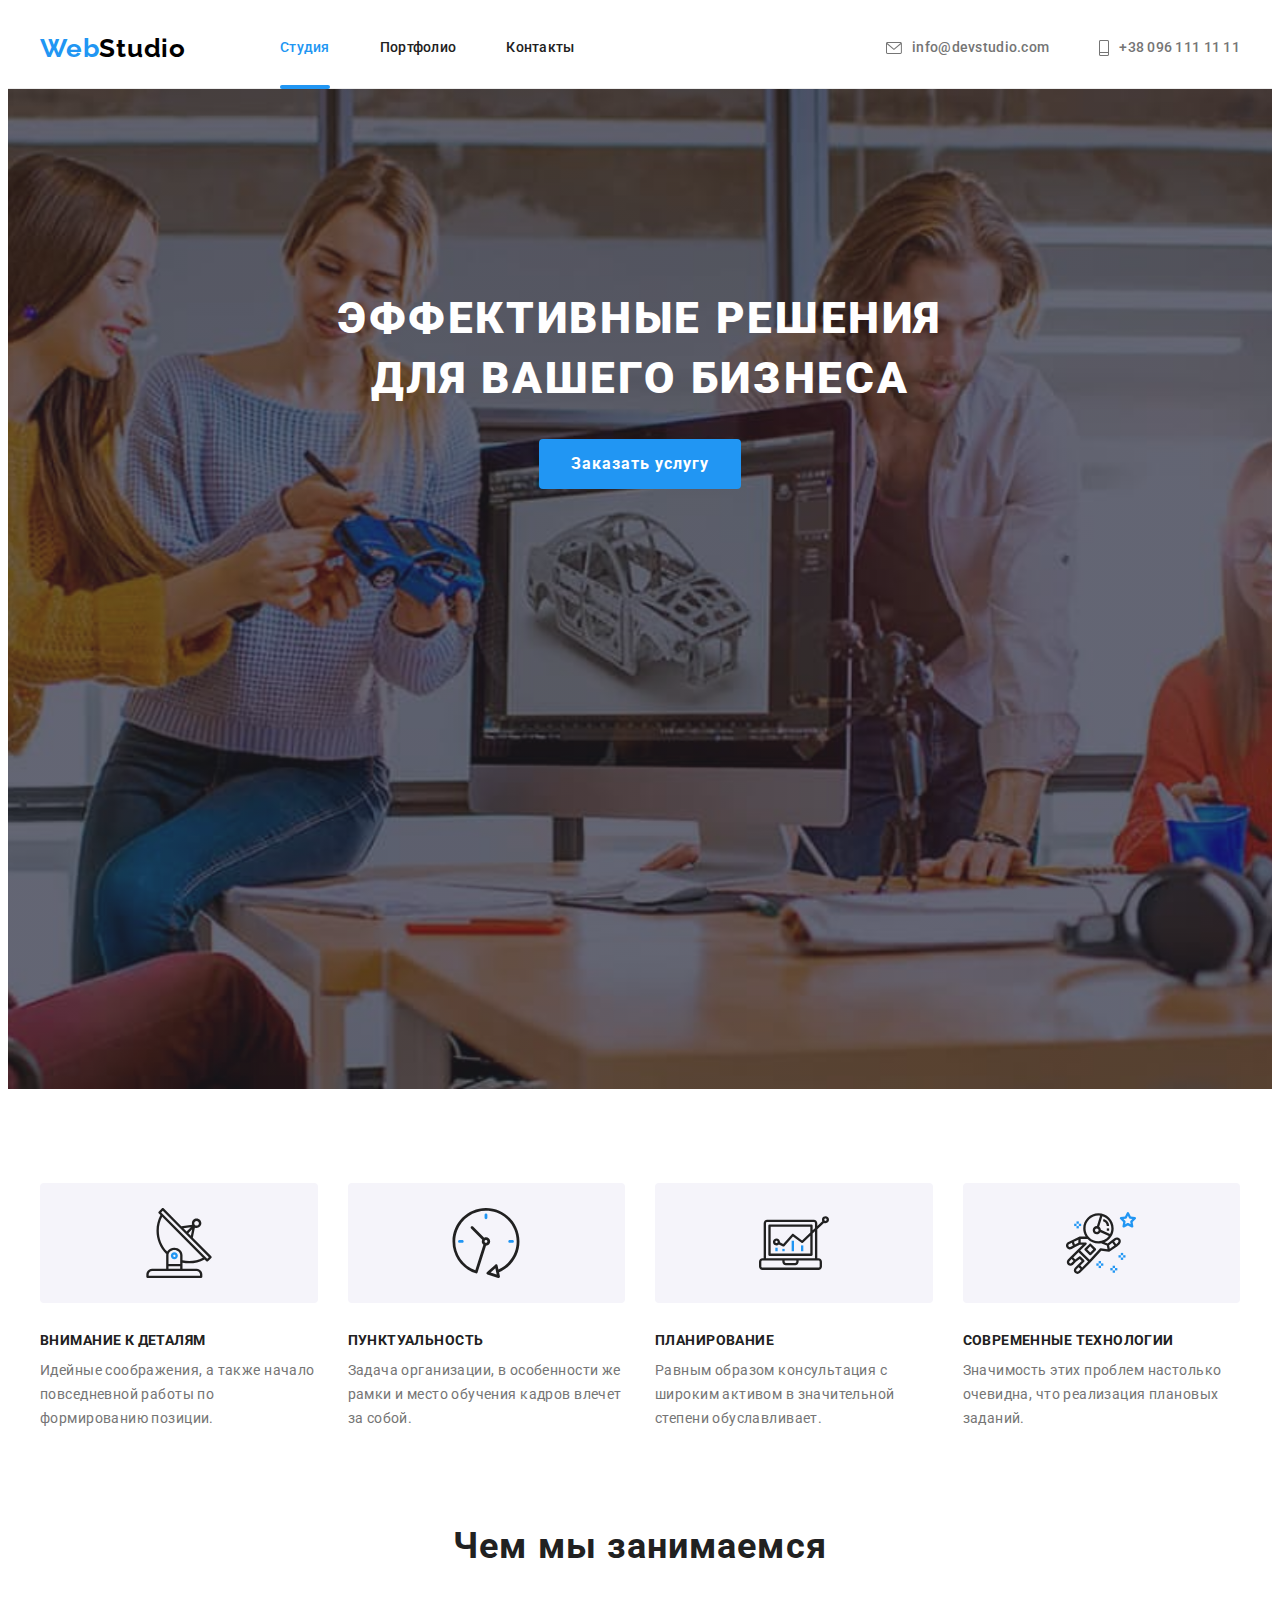
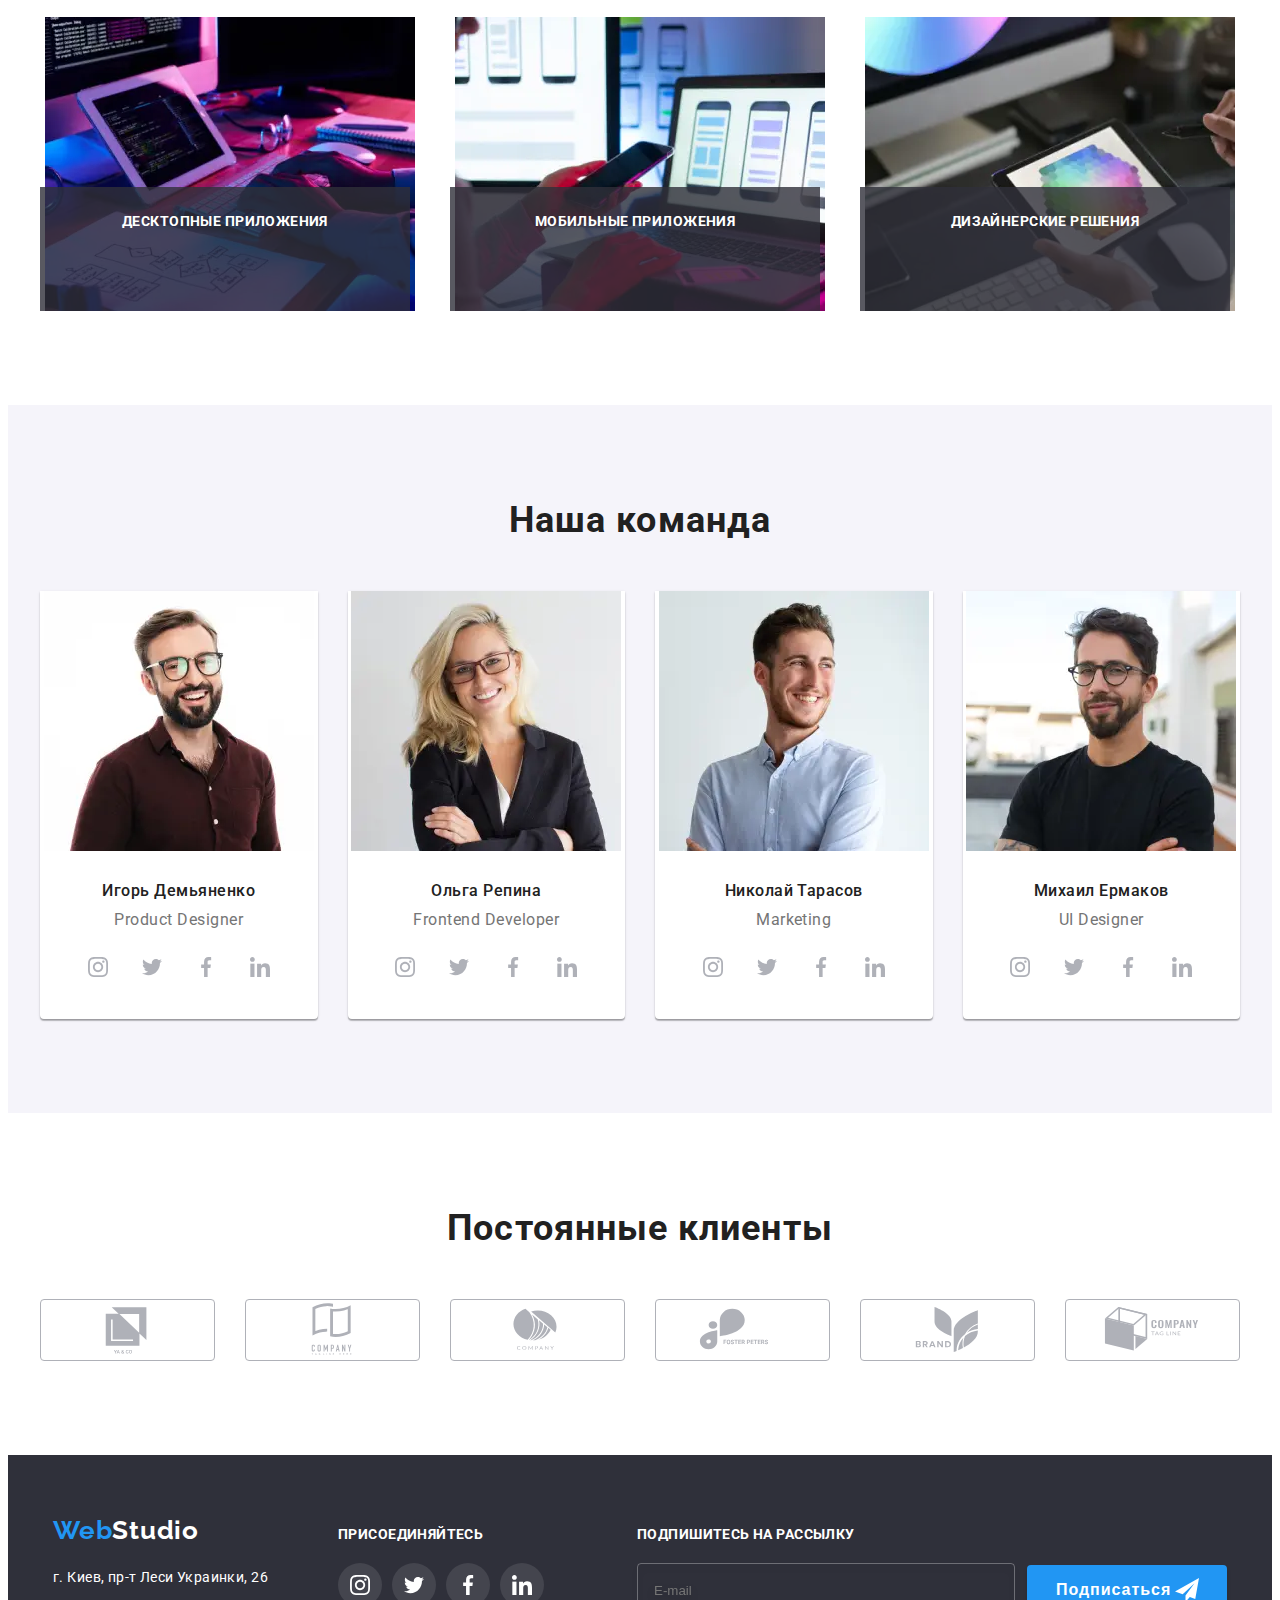
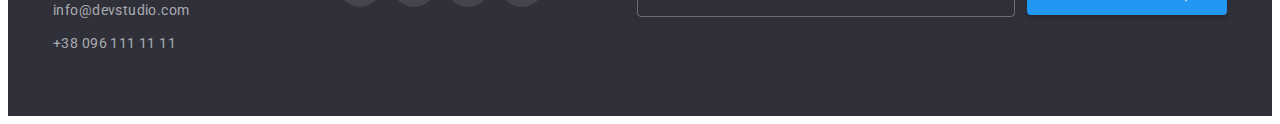
==== commit ae331243: "+" ====
--- a/index.html
+++ b/index.html
@@ -24,7 +24,7 @@
     <!-- header -->
     <header class="header">
       <div class="container">
-        <a href="/" class="logo logo__header link"
+        <a href="#" class="logo logo__header link"
           ><span class="logo__primary">Web</span
           ><span class="logo__secondary-header">Studio</span></a
         >
@@ -49,7 +49,7 @@
         <ul class="contacts list">
           <li class="contacts__item">
             <a href="mailto:info@devstudio.com" class="contacts__link link">
-              <svg class="contacts__mail-icon" width="16" height="12">
+              <svg class="contacts__mail-icon">
                 <use href="./images/icons.svg#icon-mail"></use>
               </svg>
               info@devstudio.com</a
@@ -57,7 +57,7 @@
           </li>
           <li class="contacts__item">
             <a href="tel:+380961111111" class="contacts__link link">
-              <svg class="contacts__tel-icon" width="10" height="16">
+              <svg class="contacts__tel-icon">
                 <use href="./images/icons.svg#icon-tel"></use>
               </svg>
               +38 096 111 11 11</a
@@ -81,7 +81,7 @@
                 <a href="./portfolio.html" class="mob-menu-list__link link">Портфолио</a>
               </li>
               <li class="mob-menu-list__item">
-                <a href="" class="mob-menu-list__link link">Контакты</a>
+                <a href="#" class="mob-menu-list__link link">Контакты</a>
               </li>
             </ul>
           </div>
@@ -98,16 +98,16 @@
             </ul>
             <ul class="mob-soc list">
               <li class="mob-soc__item">
-                <a href="" class="mob-soc__link link">Instagram</a>
+                <a href="#" class="mob-soc__link link">Instagram</a>
               </li>
               <li class="mob-soc__item">
-                <a href="" class="mob-soc__link link">Twitter</a>
+                <a href="#" class="mob-soc__link link">Twitter</a>
               </li>
               <li class="mob-soc__item">
-                <a href="" class="mob-soc__link link">Facebook</a>
+                <a href="#" class="mob-soc__link link">Facebook</a>
               </li>
               <li class="mob-soc__item">
-                <a href="" class="mob-soc__link link">LinkedIn</a>
+                <a href="#" class="mob-soc__link link">LinkedIn</a>
               </li>
             </ul>
           </div>
@@ -599,42 +599,42 @@
           <h2 class="section-title">Постоянные клиенты</h2>
           <ul class="client__list list">
             <li class="client__item">
-              <a href="" class="client__link">
+              <a href="#" class="client__link">
                 <svg class="client__icon" width="106" height="60">
                   <use href="./images/icons.svg#icon-Logo-1"></use>
                 </svg>
               </a>
             </li>
             <li class="client__item">
-              <a href="" class="client__link">
+              <a href="#" class="client__link">
                 <svg class="client__icon" width="106" height="60">
                   <use href="./images/icons.svg#icon-Logo-2"></use>
                 </svg>
               </a>
             </li>
             <li class="client__item">
-              <a href="" class="client__link">
+              <a href="#" class="client__link">
                 <svg class="client__icon" width="106" height="60">
                   <use href="./images/icons.svg#icon-Logo-3"></use>
                 </svg>
               </a>
             </li>
             <li class="client__item">
-              <a href="" class="client__link">
+              <a href="#" class="client__link">
                 <svg class="client__icon" width="106" height="60">
                   <use href="./images/icons.svg#icon-Logo-4"></use>
                 </svg>
               </a>
             </li>
             <li class="client__item">
-              <a href="" class="client__link">
+              <a href="#" class="client__link">
                 <svg class="client__icon" width="106" height="60">
                   <use href="./images/icons.svg#icon-Logo-5"></use>
                 </svg>
               </a>
             </li>
             <li class="client__item">
-              <a href="" class="client__link">
+              <a href="#" class="client__link">
                 <svg class="client__icon" width="106" height="60">
                   <use href="./images/icons.svg#icon-Logo-6"></use>
                 </svg>
@@ -648,7 +648,7 @@
     <footer class="footer">
       <div class="container footer__container">
         <div class="footer__address">
-          <a href="/" class="logo header-logo link"
+          <a href="#" class="logo header-logo link"
             ><span class="logo__primary">Web</span
             ><span class="logo__secondary-footer">Studio</span></a
           >
@@ -799,7 +799,7 @@
             />
             <label for="modal-checkbox__check" class="modal-checkbox__text"
               >Соглашаюсь с рассылкой и принимаю
-              <a href="" class="modal-checkbox__link"> Условия договора</a></label
+              <a href="#" class="modal-checkbox__link"> Условия договора</a></label
             >
           </div>
           <button type="submit" class="modal-but">Отправить</button>
--- a/css/main.min.css
+++ b/css/main.min.css
@@ -1 +1 @@
-body{font-family:var(--main-font);color:var(--font-color)}h1,h2,h3,h4,h5,h6,p{margin-top:0;margin-bottom:0}ul,ol{margin-top:0;margin-bottom:0;padding-left:0;padding-right:0}.link{text-decoration:none}.list{list-style:none}img{display:block;max-width:100%;height:auto;margin:0 auto}.container{width:100%;padding-left:15px;padding-right:15px;margin:0 auto}@media screen and (min-width: 480px){.container{max-width:480px}}@media screen and (min-width: 768px){.container{max-width:768px}}@media screen and (min-width: 1200px){.container{max-width:1200px}}.section{padding-top:60px;padding-bottom:60px}@media screen and (min-width: 1200px){.section{padding-top:94px;padding-bottom:94px}}.section-title{font-size:28px;line-height:1.17;letter-spacing:.03em;margin-bottom:30px;text-align:center}@media screen and (min-width: 1200px){.section-title{font-size:36px;margin-bottom:50px}}.logo{font-family:var(--secondary-font);font-weight:700;font-size:24px;line-height:1.16;letter-spacing:.03em}@media screen and (min-width: 1200px){.logo{font-size:26px;line-height:1.19}}.logo__primary{color:var(--accent-color)}.logo__secondary-header{color:var(--header-logo-secondary-color)}.logo__secondary-footer{color:var(--footor-logo-secondary-color)}@media screen and (min-width: 768px){.logo__header{margin-right:88px}}@media screen and (min-width: 1200px){.logo__header{margin-right:94px}}.header{background-color:var(--header-background-color);padding-top:24px;padding-bottom:25px;border-bottom:1px solid #ececec}.header .container{display:flex;align-items:center;justify-content:space-between}@media screen and (max-width: 767px){.menu-open-btn{border:none;padding:0;background-color:rgba(0,0,0,0)}.menu-open-btn__icon{fill:var(--icon-modal-color);transition:fill var(--transition-duration) var(--transition-timing-function)}.menu-open-btn:hover .menu-open-btn__icon,.menu-open-btn:focus .menu-open-btn__icon{fill:var(--accent-color)}}@media screen and (min-width: 768px){.menu-open-btn{display:none}}.no-scroll{overflow:hidden}@media screen and (max-width: 767px){.navigation{display:none}}@media screen and (min-width: 768px){.menu-list{display:flex}.menu-list__item:not(:last-child){margin-right:50px}.menu-list__link{font-weight:500;font-size:14px;line-height:1.14;letter-spacing:.02em;color:var(--font-color);transition:color var(--transition-duration) var(--transition-timing-function);padding-bottom:37px;padding-top:32px}.menu-list__link:hover,.menu-list__link:focus{color:var(--accent-color)}.menu-list .current{color:var(--accent-color);position:relative}.menu-list .current::after{position:absolute;bottom:-1px;display:block;content:"";width:100%;height:4px;border-radius:2px;background-color:var(--accent-color)}}@media screen and (min-width: 1200px){.menu-list__link{padding-bottom:32px}}.hero{background-color:var(--hero-background-color);padding-top:118px;padding-bottom:118px;background-image:linear-gradient(rgba(47, 48, 58, 0.4), rgba(47, 48, 58, 0.4)),url(/images/hero/hero-mob.jpg);background-repeat:no-repeat;background-position:center;background-size:cover;margin:0 auto;max-width:480px;min-height:400px}.hero__title{font-weight:900;font-size:26px;line-height:1.62;letter-spacing:.06em;color:var(--hero-text);text-transform:uppercase;text-align:center;margin:0 auto 30px auto;max-width:360px}.hero__but{font-family:inherit;font-weight:700;font-size:16px;line-height:1.88;letter-spacing:.06em;color:var(--hero-text);background-color:var(--accent-color);padding:10px 32px;border-radius:4px;border:0;display:block;margin:0 auto;transition:background-color var(--transition-duration) var(--transition-timing-function)}.hero__but:hover,.hero__but:focus{background-color:var(--hero-but-background-color);cursor:pointer}@media(min-device-pixel-ratio: 2)and (max-width: 767px),(min-resolution: 192dpi)and (max-width: 767px),(min-resolution: 2dppx)and (max-width: 767px){.hero{background-image:linear-gradient(rgba(47, 48, 58, 0.4), rgba(47, 48, 58, 0.4)),url(../images/hero/hero-mob@2x.jpg)}}@media screen and (min-width: 768px){.hero{background-image:linear-gradient(rgba(47, 48, 58, 0.4), rgba(47, 48, 58, 0.4)),url(../images/hero/hero-tablet.jpg);max-width:768px}}@media(min-device-pixel-ratio: 2)and (min-width: 768px),(min-resolution: 192dpi)and (min-width: 768px),(min-resolution: 2dppx)and (min-width: 768px){.hero{background-image:linear-gradient(rgba(47, 48, 58, 0.4), rgba(47, 48, 58, 0.4)),url(../images/hero/hero-tablet@2x.jpg)}}@media screen and (min-width: 1200px){.hero{background-image:linear-gradient(rgba(47, 48, 58, 0.4), rgba(47, 48, 58, 0.4)),url(../images/hero/hero-desktop.jpg);max-width:1600px;min-height:600px;padding-top:200px;padding-bottom:200px}.hero__title{font-size:44px;line-height:1.36;max-width:696px}}@media(min-device-pixel-ratio: 2)and (min-width: 1200px),(min-resolution: 192dpi)and (min-width: 1200px),(min-resolution: 2dppx)and (min-width: 1200px){.hero{background-image:linear-gradient(rgba(47, 48, 58, 0.4), rgba(47, 48, 58, 0.4)),url(../images/hero/hero-desktop@2x.jpg)}}.modal{position:absolute;width:450px;height:609px;background:var(--modal-background-color);box-shadow:0px 1px 3px rgba(0,0,0,.12),0px 1px 1px rgba(0,0,0,.14),0px 2px 1px rgba(0,0,0,.2);border-radius:4px;padding:40px;top:50%;left:50%;transform:translate(-50%, -50%) scale(1);transition:transform var(--transition-duration) var(--transition-timing-function),visibility var(--transition-duration) var(--transition-timing-function)}@media screen and (min-width: 1200px){.modal{width:528px;height:581px}}.modal-close-but{position:absolute;top:8px;right:8px;width:30px;height:30px;border-radius:50%;background-color:rgba(0,0,0,0);border:1px solid rgba(0,0,0,.1);box-sizing:border-box;cursor:pointer;display:flex;align-items:center}.modal-close-icon{fill:var(--header-logo-secondary-color);transition:fill var(--transition-duration) var(--transition-timing-function)}.modal-close-but:hover .modal-close-icon,.modal-close-but:focus .modal-close-icon{fill:var(--accent-color)}.modal-title{font-style:normal;font-weight:700;font-size:20px;line-height:1.15;text-align:center;letter-spacing:.03em;color:var(--font-color);margin-bottom:12px}.modal-field{margin-bottom:10px}.modal-label{margin-bottom:10px;font-weight:400;font-size:12px;line-height:1.17;letter-spacing:.01em;color:var(--secondary-font-color);display:block;margin-bottom:4px}.modal-input-wrap{position:relative}.modal-input{width:100%;height:40px;padding-left:42px;border:1px solid rgba(33,33,33,.2);border-radius:4px;outline:none;transition:border-color var(--transition-duration) var(--transition-timing-function)}.modal-input:focus{border-color:var(--accent-color)}.modal-input-icon{position:absolute;left:12px;top:50%;transform:translateY(-50%);fill:var(--icon-modal-color);transition:fill var(--transition-duration) var(--transition-timing-function)}.modal-input:focus+.modal-input-icon{fill:var(--accent-color)}.is-hidden{opacity:0;pointer-events:none;visibility:hidden}.textarea{margin-bottom:20px}.textarea__text{resize:none;width:100%;height:120px;padding:12px 16px;border:1px solid rgba(33,33,33,.2);border-radius:4px;outline:none;transition:border-color var(--transition-duration) var(--transition-timing-function)}.textarea__text:focus{border-color:var(--accent-color)}.visually-hidden{display:none}.modal-checkbox{margin-bottom:30px}.modal-checkbox__text{font-weight:400;font-size:12px;line-height:1.17;letter-spacing:.03em;color:var(--secondary-font-color);display:flex;align-items:center;justify-content:center}@media screen and (min-width: 1200px){.modal-checkbox__text{font-size:14px;line-height:1.71}}.modal-checkbox__link{color:var(--accent-color)}.modal-checkbox__text::before{content:"";width:16px;height:15px;border:2px solid #000;border-radius:3px;margin-right:5px}.modal-checkbox .modal-checkbox__check:checked+.modal-checkbox__text::before{background-color:var(--accent-color);border:none;background-image:url(../images/icon-check.svg);background-repeat:no-repeat;background-position:center}.modal-but{font-weight:700;font-size:16px;line-height:1.88;letter-spacing:.06em;color:var(--hero-text);background-color:var(--accent-color);padding:10px 55px;border-radius:4px;border:0;display:block;margin:0 auto;transition:background-color var(--transition-duration) var(--transition-timing-function)}.modal-but:hover,.modal-but:focus{background-color:var(--hero-but-background-color);cursor:pointer}.skills__list{margin-bottom:-30px}@media screen and (min-width: 768px){.skills__list{display:flex;flex-wrap:wrap;margin-right:-30px}}.skills__item{margin-bottom:30px}@media screen and (min-width: 768px){.skills__item{width:calc(50% - 30px);margin-right:30px}}@media screen and (min-width: 1200px){.skills__item{width:calc(25% - 30px)}}.skills__logo{display:flex;align-items:center;justify-content:center;max-width:450px;height:120px;margin-bottom:30px;background:var(--specialist-section-background-color);border-radius:4px}.skills__subtitle{font-weight:700;font-size:14px;line-height:1.14;letter-spacing:.03em;text-align:center;text-transform:uppercase;margin-bottom:10px}@media screen and (min-width: 768px){.skills__subtitle{text-align:left}}.skills__text{font-size:14px;line-height:1.71;letter-spacing:.03em;color:var(--secondary-font-color)}.products{display:none;padding-top:var(--typical-padding);padding-bottom:var(--typical-padding)}@media screen and (min-width: 1200px){.products{display:block;padding-bottom:94px}}.products__list{display:flex;margin-left:-30px}.products__item{flex-basis:calc(33.3333333333% - 30px);margin-left:30px}.products__box{position:relative}.products__label{width:370px;height:70px;padding-top:27px;padding-bottom:27px;background:rgba(47,48,58,.8);position:absolute;bottom:0;font-weight:700;font-size:14px;line-height:1.14;text-align:center;letter-spacing:.03em;text-transform:uppercase;color:var(--hero-text)}.specialist{background-color:var(--specialist-section-background-color)}.specialist__list{margin-bottom:-30px}@media screen and (min-width: 768px){.specialist__list{display:flex;flex-wrap:wrap;margin-right:-30px}}.specialist__item{background-color:var(--specialist-item-background-color);box-shadow:0px 1px 3px rgba(0,0,0,.12),0px 1px 1px rgba(0,0,0,.14),0px 2px 1px rgba(0,0,0,.2);border-radius:0px 0px 4px 4px;margin-bottom:30px}@media screen and (min-width: 768px){.specialist__item{width:calc(50% - 30px);margin-right:30px}}@media screen and (min-width: 1200px){.specialist__item{width:calc(25% - 30px)}}.specialist__card{padding-top:30px;padding-bottom:30px}.specialist__name{font-weight:500;font-size:16px;line-height:1.19;letter-spacing:.03em;text-align:center;margin-bottom:10px}.specialist__profession{font-size:16px;line-height:1.19;letter-spacing:.03em;color:var(--secondary-font-color);text-align:center;margin-bottom:16px}.social-list{display:flex;justify-content:center}.social-list__item+.social-list__item{margin-left:10px}.social-list__link{width:44px;height:44px;border-radius:50%;display:flex;justify-content:center;align-items:center;transition:background-color var(--transition-duration) var(--transition-timing-function)}.social-list__link:hover,.social-list__link:focus{background-color:var(--accent-color)}.social-list__icon{fill:var(--icon-color);transition:fill var(--transition-duration) var(--transition-timing-function)}.social-list__link:hover .social-list__icon,.social-list__link:focus .social-list__icon{fill:#fff}.client__list{margin-bottom:-30px;margin-right:-30px;display:flex;flex-wrap:wrap}.client__item{margin-bottom:30px;margin-right:30px;width:calc(50% - 30px)}@media screen and (min-width: 768px){.client__item{width:calc(33.3333333333% - 30px)}}@media screen and (min-width: 1200px){.client__item{width:calc(16.6666666667% - 30px)}}.client__link{display:flex;justify-content:center;align-items:center;width:100%;height:auto;border:1px solid var(--icon-color);box-sizing:border-box;border-radius:4px;transition:border var(--transition-duration) var(--transition-timing-function)}.client__link:hover,.client__link:focus{border:1px solid var(--accent-color)}.client__icon{width:106px;height:60px;fill:var(--icon-color);transition:fill var(--transition-duration) var(--transition-timing-function)}.client__link:hover .client__icon,.client__link:focus .client__icon{fill:var(--accent-color)}.footer{background-color:var(--footer-background-color);padding-top:60px;padding-bottom:60px}.footer__container{display:flex;flex-direction:column;align-items:center;margin:0 auto}@media screen and (min-width: 768px){.footer__container{flex-direction:row;flex-wrap:wrap;justify-content:center;align-items:baseline}}.footer__address{text-align:center}@media screen and (min-width: 768px){.footer__address{margin-right:165px}}@media screen and (min-width: 1200px){.footer__address{margin-right:0;text-align:left}}.footer-soc{padding-top:60px;padding-bottom:60px;width:206px}@media screen and (min-width: 768px){.footer-soc{padding:0}}@media screen and (min-width: 1200px){.footer-soc{margin-left:70px;margin-right:93px}}.footer-soc__title{font-size:14px;line-height:1.14;letter-spacing:.03em;text-align:center;text-transform:uppercase;margin-bottom:20px;color:var(--footer-map-color)}@media screen and (min-width: 1200px){.footer-soc__title{text-align:left}}.footer-soc__list{display:flex;justify-content:space-between}.footer-soc__item:not(:last-child){margin-right:10px}.footer-soc__link{width:44px;height:44px;border-radius:50%;display:flex;justify-content:center;align-items:center;background:rgba(255,255,255,.1);transition:background-color var(--transition-duration) var(--transition-timing-function)}.footer-soc__link:focus,.footer-soc__link:hover{background-color:var(--accent-color)}.footer-soc__icon{width:20px;height:20px;fill:#fff}.portfolio{padding-top:60px;padding-bottom:60px}.filter-list{display:flex;justify-content:center;flex-wrap:wrap;margin-top:-15px}.filter-item{margin-top:15px}.filter-item:not(:last-child){margin-right:8px}.filter-but{font-family:inherit;font-weight:500;font-size:16px;line-height:1.62;text-align:center;letter-spacing:.03em;background-color:var(--specialist-section-background-color);padding:6px 22px;display:block;border-radius:4px;border:0px;transition:color var(--transition-duration) var(--transition-timing-function),background-color var(--transition-duration) var(--transition-timing-function),box-shadow var(--transition-duration) var(--transition-timing-function)}.filter-but:hover,.filter-but:focus{color:var(--specialist-item-background-color);background-color:var(--accent-color);cursor:pointer;box-shadow:0px 3px 1px rgba(0,0,0,.1),0px 1px 2px rgba(0,0,0,.08),0px 2px 2px rgba(0,0,0,.12)}.project{margin-top:40px;margin-bottom:-30px}@media screen and (min-width: 768px){.project{display:flex;flex-wrap:wrap;margin-top:30px;margin-right:-30px}}@media screen and (min-width: 1200px){.project{margin-top:50px}}.project-item{background:var(--project-item-background-color);border:1px solid #eee;box-sizing:border-box;transition:box-shadow var(--transition-duration) var(--transition-timing-function);margin-bottom:30px}@media screen and (min-width: 768px){.project-item{width:calc(50% - 30px);margin-right:30px}}@media screen and (min-width: 1200px){.project-item{width:calc(33.3333333333% - 30px)}}.project-item:hover{box-shadow:0px 1px 1px rgba(0,0,0,.12),0px 4px 4px rgba(0,0,0,.06),1px 4px 6px rgba(0,0,0,.16)}.project-top-wrap{position:relative;overflow:hidden}.project-top-text{font-weight:400;font-size:18px;line-height:1.56;letter-spacing:.03em;color:var(--hero-text);background-color:rgba(33,150,243,.9);padding:63px 24px;position:absolute;top:0;height:100%;transform:translateY(100%);transition:transform var(--transition-duration) var(--transition-timing-function);overflow:auto}.project-item:hover .project-top-text{transform:translateY(0%)}.project-aside{padding:20px 24px}.project-title{font-weight:700;font-size:18px;line-height:2;letter-spacing:.06em;margin-bottom:4px}.project-text{font-weight:400;font-size:16px;line-height:1.88;letter-spacing:.03em;color:var(--secondary-font-color)}.address{max-width:232px;margin-top:20px}.address__list{font-style:normal;font-size:14px;line-height:1.71;letter-spacing:.03em}.address__item:not(:last-child){margin-bottom:8px}@media screen and (min-width: 1200px){.address__item:not(:last-child){margin-bottom:9px}}.address__map{color:var(--footer-map-color);transition:color var(--transition-duration) var(--transition-timing-function)}.address__map:hover,.address__map:focus{color:var(--accent-color)}.address__connection{color:var(--footer-tel-color);transition:color var(--transition-duration) var(--transition-timing-function)}.address__connection:hover,.address__connection:focus{color:var(--accent-color)}@media screen and (min-width: 768px){.subscription{margin-top:60px}}@media screen and (min-width: 1200px){.subscription{margin-top:0}}.subscription__title{font-weight:700;font-size:14px;line-height:1.14;letter-spacing:.03em;text-align:center;text-transform:uppercase;color:var(--hero-text);margin-bottom:20px}@media screen and (min-width: 1200px){.subscription__title{text-align:left}}.subscription__form{display:flex;flex-direction:column;align-items:center}@media screen and (min-width: 1200px){.subscription__form{flex-direction:row}}.subscription__email-input{width:75vw;height:50px;border:1px solid rgba(255,255,255,.3);filter:drop-shadow(0px 4px 4px rgba(0, 0, 0, 0.15));background-color:inherit;color:var(--hero-text);border-radius:4px;padding-left:16px;outline:none;transition:border-color var(--transition-duration) var(--transition-timing-function);margin-bottom:20px}@media screen and (min-width: 480px){.subscription__email-input{width:450px}}@media screen and (min-width: 1200px){.subscription__email-input{width:358px;margin-bottom:0;margin-right:12px}}.subscription__email-input:focus{border-color:var(--accent-color)}.subscription-wrap{position:relative;display:inline-block}.subscription__but{width:200px;height:50px;font-weight:700;font-size:16px;line-height:1.18;letter-spacing:.06em;color:var(--hero-text);background:var(--accent-color);box-shadow:0px 4px 4px rgba(0,0,0,.15);border-radius:4px;cursor:pointer;border:none;padding:10px 62px 10px 29px;transition:background-color var(--transition-duration) var(--transition-timing-function)}.subscription__but:hover,.subscription__but:focus{background-color:var(--hero-but-background-color)}.subscription__icon{fill:var(--hero-text);position:absolute;left:148px;top:13px}@media screen and (max-width: 767px){.contacts{display:none}}@media screen and (min-width: 768px){.contacts{margin-left:84px}.contacts__item:not(:last-child){margin-bottom:12px}.contacts__link{font-weight:500;font-size:12px;line-height:1.16;letter-spacing:.02em;color:var(--secondary-font-color);display:flex;align-items:center;transition:color var(--transition-duration) var(--transition-timing-function)}.contacts__link:hover,.contacts__link:focus{color:var(--accent-color)}.contacts__mail-icon,.contacts__tel-icon{fill:var(--secondary-font-color);margin-right:10px;transition:fill var(--transition-duration) var(--transition-timing-function)}.contacts__link:hover .contacts__mail-icon,.contacts__link:focus .contacts__mail-icon,.contacts__link:hover .contacts__tel-icon,.contacts__link:focus .contacts__tel-icon{fill:var(--accent-color)}}@media screen and (min-width: 1200px){.contacts{display:flex;margin-left:auto}.contacts__item:not(:last-child){margin-right:50px;margin-bottom:0}.contacts__link+.contacts__link{margin-left:50px}.contacts__link{font-weight:500;font-size:14px;line-height:1.14;letter-spacing:.02em;color:var(--secondary-font-color);display:flex;align-items:center}}.backdrop{width:100%;height:100%;position:fixed;top:0;background-color:rgba(0,0,0,.2);transition:opacity var(--transition-duration) var(--transition-timing-function),visibility var(--transition-duration) var(--transition-timing-function)}.backdrop.is-hidden .modal{transform:scale(0.8)}.mob-menu{position:fixed;z-index:1;top:0;left:0;background-color:#fff;width:100vw;height:100vh;padding-top:48px;padding-bottom:48px}.mob-menu .container{padding-left:40px;overflow-y:auto;height:100%;align-items:flex-start;flex-direction:column}.menu-close-btn{border:none;padding:0;background-color:rgba(0,0,0,0)}.menu-close-btn__icon{position:absolute;top:10px;right:0;fill:var(--icon-modal-color);transition:fill var(--transition-duration) var(--transition-timing-function)}.menu-close-btn:hover .menu-close-btn__icon,.menu-close-btn:focus .menu-close-btn__icon{fill:var(--accent-color)}.mob-menu-list__item{margin-bottom:32px}.mob-menu-list__link{font-weight:500;font-size:40px;line-height:1.17;text-align:center;letter-spacing:.02em;color:var(--font-color)}.mob-menu-list .current{color:var(--accent-color)}.mob-contacts{margin-bottom:64px}.mob-contacts__item{margin-bottom:32px}.mob-contacts__tel{font-weight:500;font-size:34px;line-height:1.17;letter-spacing:.02em;color:var(--accent-color)}.mob-contacts__mail{font-weight:500;font-size:24px;line-height:1.16;letter-spacing:.02em;color:var(--secondary-font-color)}.mob-soc{display:flex;flex-direction:row;flex-wrap:wrap}.mob-soc__item:not(:last-child)::after{content:"";width:22px;border:1px solid rgba(33,33,33,.2);margin-left:10px;margin-right:10px}.mob-soc__link{font-weight:500;font-size:18px;line-height:1.22;letter-spacing:.02em;color:var(--accent-color)}:root{--main-font: "Roboto", Tahoma, sans-serif;--secondary-font: "Raleway", Tahoma, sans-serif;--accent-color: #2196f3;--font-color: #212121;--secondary-font-color: #757575;--hero-text: #ffffff;--hero-background-color: #c4c4c4;--hero-but-background-color: #188ce8;--header-background-color: #ffffff;--header-logo-secondary-color: #000000;--specialist-section-background-color: #f5f4fa;--specialist-item-background-color: #ffffff;--project-item-background-color: #ffffff;--footer-background-color: #2f303a;--footor-logo-secondary-color: #ffffff;--footer-map-color: #ffffff;--footer-tel-color: rgba(255, 255, 255, 0.6);--modal-background-color: #ffffff;--icon-color: #afb1b8;--icon-modal-color: #212121;--transition-duration: 250ms;--transition-timing-function: cubic-bezier(0.4, 0, 0.2, 1)}.visually-hidden:not(focus):not(active){width:1px;height:1px;margin:-1px;border:0;padding:0;white-space:nowrap;-webkit-clip-path:inset(100%);clip-path:inset(100%);clip:rect(0 0 0 0);overflow:hidden}/*# sourceMappingURL=main.min.css.map */+body{font-family:var(--main-font);color:var(--font-color)}h1,h2,h3,h4,h5,h6,p{margin-top:0;margin-bottom:0}ul,ol{margin-top:0;margin-bottom:0;padding-left:0;padding-right:0}.link{text-decoration:none}.list{list-style:none}img{display:block;max-width:100%;height:auto;margin:0 auto}.container{width:100%;padding-left:15px;padding-right:15px;margin:0 auto}@media screen and (min-width: 480px){.container{max-width:480px}}@media screen and (min-width: 768px){.container{max-width:768px}}@media screen and (min-width: 1200px){.container{max-width:1200px}}.section{padding-top:60px;padding-bottom:60px}@media screen and (min-width: 1200px){.section{padding-top:94px;padding-bottom:94px}}.section-title{font-size:28px;line-height:1.17;letter-spacing:.03em;margin-bottom:30px;text-align:center}@media screen and (min-width: 1200px){.section-title{font-size:36px;margin-bottom:50px}}.logo{font-family:var(--secondary-font);font-weight:700;font-size:24px;line-height:1.16;letter-spacing:.03em}@media screen and (min-width: 1200px){.logo{font-size:26px;line-height:1.19}}.logo__primary{color:var(--accent-color)}.logo__secondary-header{color:var(--header-logo-secondary-color)}.logo__secondary-footer{color:var(--footor-logo-secondary-color)}@media screen and (min-width: 768px){.logo__header{margin-right:88px}}@media screen and (min-width: 1200px){.logo__header{margin-right:94px}}.header{background-color:var(--header-background-color);padding-top:16px;padding-bottom:16px;border-bottom:1px solid #ececec}.header .container{display:flex;align-items:center;justify-content:space-between}@media screen and (max-width: 767px){.menu-open-btn{border:none;padding:0;background-color:rgba(0,0,0,0)}.menu-open-btn__icon{fill:var(--icon-modal-color);transition:fill var(--transition-duration) var(--transition-timing-function)}.menu-open-btn:hover .menu-open-btn__icon,.menu-open-btn:focus .menu-open-btn__icon{fill:var(--accent-color)}}@media screen and (min-width: 768px){.header{padding:0}.menu-open-btn{display:none}}.no-scroll{overflow:hidden}@media screen and (max-width: 767px){.navigation{display:none}}@media screen and (min-width: 768px){.menu-list{display:flex}.menu-list__item:not(:last-child){margin-right:50px}.menu-list__link{font-weight:500;font-size:14px;line-height:1.14;letter-spacing:.02em;color:var(--font-color);transition:color var(--transition-duration) var(--transition-timing-function);display:block;padding-top:32px;padding-bottom:32px}.menu-list__link:hover,.menu-list__link:focus{color:var(--accent-color)}.menu-list .current{color:var(--accent-color);position:relative}.menu-list .current::after{position:absolute;bottom:-1px;display:block;content:"";width:100%;height:4px;border-radius:2px;background-color:var(--accent-color)}}@media screen and (min-width: 1200px){.menu-list__link{padding-bottom:32px}}.hero{background-color:var(--hero-background-color);padding-top:118px;padding-bottom:118px;background-image:linear-gradient(rgba(47, 48, 58, 0.4), rgba(47, 48, 58, 0.4)),url(/images/hero/hero-mob.jpg);background-repeat:no-repeat;background-position:center;background-size:cover;margin:0 auto;max-width:480px;min-height:400px}.hero__title{font-weight:900;font-size:26px;line-height:1.62;letter-spacing:.06em;color:var(--hero-text);text-transform:uppercase;text-align:center;margin:0 auto 30px auto;max-width:360px}.hero__but{font-family:inherit;font-weight:700;font-size:16px;line-height:1.88;letter-spacing:.06em;color:var(--hero-text);background-color:var(--accent-color);padding:10px 32px;border-radius:4px;border:0;display:block;margin:0 auto;transition:background-color var(--transition-duration) var(--transition-timing-function)}.hero__but:hover,.hero__but:focus{background-color:var(--hero-but-background-color);cursor:pointer}@media(min-device-pixel-ratio: 2)and (max-width: 767px),(min-resolution: 192dpi)and (max-width: 767px),(min-resolution: 2dppx)and (max-width: 767px){.hero{background-image:linear-gradient(rgba(47, 48, 58, 0.4), rgba(47, 48, 58, 0.4)),url(../images/hero/hero-mob@2x.jpg)}}@media screen and (min-width: 768px){.hero{background-image:linear-gradient(rgba(47, 48, 58, 0.4), rgba(47, 48, 58, 0.4)),url(../images/hero/hero-tablet.jpg);max-width:768px}}@media(min-device-pixel-ratio: 2)and (min-width: 768px),(min-resolution: 192dpi)and (min-width: 768px),(min-resolution: 2dppx)and (min-width: 768px){.hero{background-image:linear-gradient(rgba(47, 48, 58, 0.4), rgba(47, 48, 58, 0.4)),url(../images/hero/hero-tablet@2x.jpg)}}@media screen and (min-width: 1200px){.hero{background-image:linear-gradient(rgba(47, 48, 58, 0.4), rgba(47, 48, 58, 0.4)),url(../images/hero/hero-desktop.jpg);max-width:1600px;min-height:600px;padding-top:200px;padding-bottom:200px}.hero__title{font-size:44px;line-height:1.36;max-width:696px}}@media(min-device-pixel-ratio: 2)and (min-width: 1200px),(min-resolution: 192dpi)and (min-width: 1200px),(min-resolution: 2dppx)and (min-width: 1200px){.hero{background-image:linear-gradient(rgba(47, 48, 58, 0.4), rgba(47, 48, 58, 0.4)),url(../images/hero/hero-desktop@2x.jpg)}}.modal{position:absolute;width:450px;height:609px;background:var(--modal-background-color);box-shadow:0px 1px 3px rgba(0,0,0,.12),0px 1px 1px rgba(0,0,0,.14),0px 2px 1px rgba(0,0,0,.2);border-radius:4px;padding:40px;top:50%;left:50%;transform:translate(-50%, -50%) scale(1);transition:transform var(--transition-duration) var(--transition-timing-function),visibility var(--transition-duration) var(--transition-timing-function);max-height:100%;overflow:auto}@media screen and (min-width: 1200px){.modal{width:528px;height:581px}}.modal-close-but{position:absolute;top:8px;right:8px;width:30px;height:30px;border-radius:50%;background-color:rgba(0,0,0,0);border:1px solid rgba(0,0,0,.1);box-sizing:border-box;cursor:pointer;display:flex;align-items:center}.modal-close-icon{fill:var(--header-logo-secondary-color);transition:fill var(--transition-duration) var(--transition-timing-function)}.modal-close-but:hover .modal-close-icon,.modal-close-but:focus .modal-close-icon{fill:var(--accent-color)}.modal-title{font-style:normal;font-weight:700;font-size:20px;line-height:1.15;text-align:center;letter-spacing:.03em;color:var(--font-color);margin-bottom:12px}.modal-field{margin-bottom:10px}.modal-label{margin-bottom:10px;font-weight:400;font-size:12px;line-height:1.17;letter-spacing:.01em;color:var(--secondary-font-color);display:block;margin-bottom:4px}.modal-input-wrap{position:relative}.modal-input{width:100%;height:40px;padding-left:42px;border:1px solid rgba(33,33,33,.2);border-radius:4px;outline:none;transition:border-color var(--transition-duration) var(--transition-timing-function)}.modal-input:focus{border-color:var(--accent-color)}.modal-input-icon{position:absolute;left:12px;top:50%;transform:translateY(-50%);fill:var(--icon-modal-color);transition:fill var(--transition-duration) var(--transition-timing-function)}.modal-input:focus+.modal-input-icon{fill:var(--accent-color)}.is-hidden{opacity:0;pointer-events:none;visibility:hidden}.textarea{margin-bottom:20px}.textarea__text{resize:none;width:100%;height:120px;padding:12px 16px;border:1px solid rgba(33,33,33,.2);border-radius:4px;outline:none;transition:border-color var(--transition-duration) var(--transition-timing-function)}.textarea__text:focus{border-color:var(--accent-color)}.visually-hidden{display:none}.modal-checkbox{margin-bottom:30px}.modal-checkbox__text{font-weight:400;font-size:12px;line-height:1.17;letter-spacing:.03em;color:var(--secondary-font-color);display:flex;align-items:center;justify-content:center}@media screen and (min-width: 1200px){.modal-checkbox__text{font-size:14px;line-height:1.71}}.modal-checkbox__link{color:var(--accent-color)}.modal-checkbox__text::before{content:"";width:16px;height:15px;border:2px solid #000;border-radius:3px;margin-right:5px}.modal-checkbox .modal-checkbox__check:checked+.modal-checkbox__text::before{background-color:var(--accent-color);border:none;background-image:url(../images/icon-check.svg);background-repeat:no-repeat;background-position:center}.modal-but{font-weight:700;font-size:16px;line-height:1.88;letter-spacing:.06em;color:var(--hero-text);background-color:var(--accent-color);padding:10px 55px;border-radius:4px;border:0;display:block;margin:0 auto;transition:background-color var(--transition-duration) var(--transition-timing-function)}.modal-but:hover,.modal-but:focus{background-color:var(--hero-but-background-color);cursor:pointer}.skills__list{margin-bottom:-30px}@media screen and (min-width: 768px){.skills__list{display:flex;flex-wrap:wrap;margin-right:-30px}}.skills__item{margin-bottom:30px}@media screen and (min-width: 768px){.skills__item{width:calc(50% - 30px);margin-right:30px}}@media screen and (min-width: 1200px){.skills__item{width:calc(25% - 30px)}}.skills__logo{display:flex;align-items:center;justify-content:center;max-width:450px;height:120px;margin-bottom:30px;background:var(--specialist-section-background-color);border-radius:4px}.skills__subtitle{font-weight:700;font-size:14px;line-height:1.14;letter-spacing:.03em;text-align:center;text-transform:uppercase;margin-bottom:10px}@media screen and (min-width: 768px){.skills__subtitle{text-align:left}}.skills__text{font-size:14px;line-height:1.71;letter-spacing:.03em;color:var(--secondary-font-color)}.products{display:none;padding-top:var(--typical-padding);padding-bottom:var(--typical-padding)}@media screen and (min-width: 1200px){.products{display:block;padding-bottom:94px}}.products__list{display:flex;margin-left:-30px}.products__item{flex-basis:calc(33.3333333333% - 30px);margin-left:30px}.products__box{position:relative}.products__label{width:370px;height:70px;padding-top:27px;padding-bottom:27px;background:rgba(47,48,58,.8);position:absolute;bottom:0;font-weight:700;font-size:14px;line-height:1.14;text-align:center;letter-spacing:.03em;text-transform:uppercase;color:var(--hero-text)}.specialist{background-color:var(--specialist-section-background-color)}.specialist__list{margin-bottom:-30px}@media screen and (min-width: 768px){.specialist__list{display:flex;flex-wrap:wrap;margin-right:-30px}}.specialist__item{background-color:var(--specialist-item-background-color);box-shadow:0px 1px 3px rgba(0,0,0,.12),0px 1px 1px rgba(0,0,0,.14),0px 2px 1px rgba(0,0,0,.2);border-radius:0px 0px 4px 4px;margin-bottom:30px}@media screen and (min-width: 768px){.specialist__item{width:calc(50% - 30px);margin-right:30px}}@media screen and (min-width: 1200px){.specialist__item{width:calc(25% - 30px)}}.specialist__card{padding-top:30px;padding-bottom:30px}.specialist__name{font-weight:500;font-size:16px;line-height:1.19;letter-spacing:.03em;text-align:center;margin-bottom:10px}.specialist__profession{font-size:16px;line-height:1.19;letter-spacing:.03em;color:var(--secondary-font-color);text-align:center;margin-bottom:16px}.social-list{display:flex;justify-content:center}.social-list__item+.social-list__item{margin-left:10px}.social-list__link{width:44px;height:44px;border-radius:50%;display:flex;justify-content:center;align-items:center;transition:background-color var(--transition-duration) var(--transition-timing-function)}.social-list__link:hover,.social-list__link:focus{background-color:var(--accent-color)}.social-list__icon{fill:var(--icon-color);transition:fill var(--transition-duration) var(--transition-timing-function)}.social-list__link:hover .social-list__icon,.social-list__link:focus .social-list__icon{fill:#fff}.client__list{margin-bottom:-30px;margin-right:-30px;display:flex;flex-wrap:wrap}.client__item{margin-bottom:30px;margin-right:30px;width:calc(50% - 30px)}@media screen and (min-width: 768px){.client__item{width:calc(33.3333333333% - 30px)}}@media screen and (min-width: 1200px){.client__item{width:calc(16.6666666667% - 30px)}}.client__link{display:flex;justify-content:center;align-items:center;width:100%;height:auto;border:1px solid var(--icon-color);box-sizing:border-box;border-radius:4px;transition:border var(--transition-duration) var(--transition-timing-function)}.client__link:hover,.client__link:focus{border:1px solid var(--accent-color)}.client__icon{width:106px;height:60px;fill:var(--icon-color);transition:fill var(--transition-duration) var(--transition-timing-function)}.client__link:hover .client__icon,.client__link:focus .client__icon{fill:var(--accent-color)}.footer{background-color:var(--footer-background-color);padding-top:60px;padding-bottom:60px}.footer__container{display:flex;flex-direction:column;align-items:center;margin:0 auto}@media screen and (min-width: 768px){.footer__container{flex-direction:row;flex-wrap:wrap;justify-content:center;align-items:baseline}}.footer__address{text-align:center}@media screen and (min-width: 768px){.footer__address{margin-right:165px}}@media screen and (min-width: 1200px){.footer__address{margin-right:0;text-align:left}}.footer-soc{padding-top:60px;padding-bottom:60px;width:206px}@media screen and (min-width: 768px){.footer-soc{padding:0}}@media screen and (min-width: 1200px){.footer-soc{margin-left:70px;margin-right:93px}}.footer-soc__title{font-size:14px;line-height:1.14;letter-spacing:.03em;text-align:center;text-transform:uppercase;margin-bottom:20px;color:var(--footer-map-color)}@media screen and (min-width: 1200px){.footer-soc__title{text-align:left}}.footer-soc__list{display:flex;justify-content:space-between}.footer-soc__item:not(:last-child){margin-right:10px}.footer-soc__link{width:44px;height:44px;border-radius:50%;display:flex;justify-content:center;align-items:center;background:rgba(255,255,255,.1);transition:background-color var(--transition-duration) var(--transition-timing-function)}.footer-soc__link:focus,.footer-soc__link:hover{background-color:var(--accent-color)}.footer-soc__icon{width:20px;height:20px;fill:#fff}.portfolio{padding-top:60px;padding-bottom:60px}.filter-list{display:flex;justify-content:center;flex-wrap:wrap;margin-top:-15px}.filter-item{margin-top:15px}.filter-item:not(:last-child){margin-right:8px}.filter-but{font-family:inherit;font-weight:500;font-size:16px;line-height:1.62;text-align:center;letter-spacing:.03em;background-color:var(--specialist-section-background-color);padding:6px 22px;display:block;border-radius:4px;border:0px;transition:color var(--transition-duration) var(--transition-timing-function),background-color var(--transition-duration) var(--transition-timing-function),box-shadow var(--transition-duration) var(--transition-timing-function)}.filter-but:hover,.filter-but:focus{color:var(--specialist-item-background-color);background-color:var(--accent-color);cursor:pointer;box-shadow:0px 3px 1px rgba(0,0,0,.1),0px 1px 2px rgba(0,0,0,.08),0px 2px 2px rgba(0,0,0,.12)}.project{margin-top:40px;margin-bottom:-30px}@media screen and (min-width: 768px){.project{display:flex;flex-wrap:wrap;margin-top:30px;margin-right:-30px}}@media screen and (min-width: 1200px){.project{margin-top:50px}}.project-item{background:var(--project-item-background-color);border:1px solid #eee;box-sizing:border-box;transition:box-shadow var(--transition-duration) var(--transition-timing-function);margin-bottom:30px}@media screen and (min-width: 768px){.project-item{width:calc(50% - 30px);margin-right:30px}}@media screen and (min-width: 1200px){.project-item{width:calc(33.3333333333% - 30px)}}.project-item:hover{box-shadow:0px 1px 1px rgba(0,0,0,.12),0px 4px 4px rgba(0,0,0,.06),1px 4px 6px rgba(0,0,0,.16)}.project-top-wrap{position:relative;overflow:hidden}.project-top-text{font-weight:400;font-size:18px;line-height:1.56;letter-spacing:.03em;color:var(--hero-text);background-color:rgba(33,150,243,.9);padding:63px 24px;position:absolute;top:0;height:100%;transform:translateY(100%);transition:transform var(--transition-duration) var(--transition-timing-function);overflow:auto}.project-item:hover .project-top-text{transform:translateY(0%)}.project-aside{padding:20px 24px}.project-title{font-weight:700;font-size:18px;line-height:2;letter-spacing:.06em;margin-bottom:4px}.project-text{font-weight:400;font-size:16px;line-height:1.88;letter-spacing:.03em;color:var(--secondary-font-color)}.address{max-width:232px;margin-top:20px}.address__list{font-style:normal;font-size:14px;line-height:1.71;letter-spacing:.03em}.address__item:not(:last-child){margin-bottom:8px}@media screen and (min-width: 1200px){.address__item:not(:last-child){margin-bottom:9px}}.address__map{color:var(--footer-map-color);transition:color var(--transition-duration) var(--transition-timing-function)}.address__map:hover,.address__map:focus{color:var(--accent-color)}.address__connection{color:var(--footer-tel-color);transition:color var(--transition-duration) var(--transition-timing-function)}.address__connection:hover,.address__connection:focus{color:var(--accent-color)}@media screen and (min-width: 768px){.subscription{margin-top:60px}}@media screen and (min-width: 1200px){.subscription{margin-top:0}}.subscription__title{font-weight:700;font-size:14px;line-height:1.14;letter-spacing:.03em;text-align:center;text-transform:uppercase;color:var(--hero-text);margin-bottom:20px}@media screen and (min-width: 1200px){.subscription__title{text-align:left}}.subscription__form{display:flex;flex-direction:column;align-items:center}@media screen and (min-width: 1200px){.subscription__form{flex-direction:row}}.subscription__email-input{width:75vw;height:50px;border:1px solid rgba(255,255,255,.3);filter:drop-shadow(0px 4px 4px rgba(0, 0, 0, 0.15));background-color:inherit;color:var(--hero-text);border-radius:4px;padding-left:16px;outline:none;transition:border-color var(--transition-duration) var(--transition-timing-function);margin-bottom:20px}@media screen and (min-width: 480px){.subscription__email-input{width:450px}}@media screen and (min-width: 1200px){.subscription__email-input{width:358px;margin-bottom:0;margin-right:12px}}.subscription__email-input:focus{border-color:var(--accent-color)}.subscription-wrap{position:relative;display:inline-block}.subscription__but{width:200px;height:50px;font-weight:700;font-size:16px;line-height:1.18;letter-spacing:.06em;color:var(--hero-text);background:var(--accent-color);box-shadow:0px 4px 4px rgba(0,0,0,.15);border-radius:4px;cursor:pointer;border:none;padding:10px 62px 10px 29px;transition:background-color var(--transition-duration) var(--transition-timing-function)}.subscription__but:hover,.subscription__but:focus{background-color:var(--hero-but-background-color)}.subscription__icon{fill:var(--hero-text);position:absolute;left:148px;top:13px}@media screen and (max-width: 767px){.contacts{display:none}}@media screen and (min-width: 768px){.contacts{margin-left:84px}.contacts__item:not(:last-child){margin-bottom:12px}.contacts__link{font-weight:500;font-size:12px;line-height:1.16;letter-spacing:.02em;color:var(--secondary-font-color);display:flex;align-items:center;transition:color var(--transition-duration) var(--transition-timing-function)}.contacts__link:hover,.contacts__link:focus{color:var(--accent-color)}.contacts__mail-icon{width:14px;height:10px}.contacts__tel-icon{width:10px;height:14px}.contacts__mail-icon,.contacts__tel-icon{fill:var(--secondary-font-color);margin-right:10px;transition:fill var(--transition-duration) var(--transition-timing-function)}.contacts__link:hover .contacts__mail-icon,.contacts__link:focus .contacts__mail-icon,.contacts__link:hover .contacts__tel-icon,.contacts__link:focus .contacts__tel-icon{fill:var(--accent-color)}}@media screen and (min-width: 1200px){.contacts{display:flex;margin-left:auto}.contacts__item:not(:last-child){margin-right:50px;margin-bottom:0}.contacts__link+.contacts__link{margin-left:50px}.contacts__link{font-size:14px;line-height:1.14}.contacts__mail-icon{width:16px;height:12px}.contacts__tel-icon{width:10px;height:16px}}.backdrop{width:100%;height:100%;position:fixed;top:0;background-color:rgba(0,0,0,.2);transition:opacity var(--transition-duration) var(--transition-timing-function),visibility var(--transition-duration) var(--transition-timing-function)}.backdrop.is-hidden .modal{transform:scale(0.8)}@media screen and (orientation: landscape){.backdrop{overflow-y:auto}}.mob-menu{position:fixed;z-index:1;top:0;left:0;background-color:#fff;width:100vw;height:100vh;padding-top:48px;padding-bottom:48px}.mob-menu .container{padding-left:40px;overflow-y:auto;height:100%;align-items:flex-start;flex-direction:column}.menu-close-btn{border:none;padding:0;background-color:rgba(0,0,0,0)}.menu-close-btn__icon{position:absolute;top:10px;right:0;fill:var(--icon-modal-color);transition:fill var(--transition-duration) var(--transition-timing-function)}.menu-close-btn:hover .menu-close-btn__icon,.menu-close-btn:focus .menu-close-btn__icon{fill:var(--accent-color)}.mob-menu-list__item{margin-bottom:32px}.mob-menu-list__link{font-weight:500;font-size:40px;line-height:1.17;text-align:center;letter-spacing:.02em;color:var(--font-color)}.mob-menu-list .current{color:var(--accent-color)}.mob-contacts{margin-bottom:64px}.mob-contacts__item{margin-bottom:32px}.mob-contacts__tel{font-weight:500;font-size:34px;line-height:1.17;letter-spacing:.02em;color:var(--accent-color)}.mob-contacts__mail{font-weight:500;font-size:24px;line-height:1.16;letter-spacing:.02em;color:var(--secondary-font-color)}.mob-soc{display:flex;flex-direction:row;flex-wrap:wrap}.mob-soc__item:not(:last-child)::after{content:"";width:22px;border:1px solid rgba(33,33,33,.2);margin-left:10px;margin-right:10px}.mob-soc__link{font-weight:500;font-size:18px;line-height:1.22;letter-spacing:.02em;color:var(--accent-color)}:root{--main-font: "Roboto", Tahoma, sans-serif;--secondary-font: "Raleway", Tahoma, sans-serif;--accent-color: #2196f3;--font-color: #212121;--secondary-font-color: #757575;--hero-text: #ffffff;--hero-background-color: #c4c4c4;--hero-but-background-color: #188ce8;--header-background-color: #ffffff;--header-logo-secondary-color: #000000;--specialist-section-background-color: #f5f4fa;--specialist-item-background-color: #ffffff;--project-item-background-color: #ffffff;--footer-background-color: #2f303a;--footor-logo-secondary-color: #ffffff;--footer-map-color: #ffffff;--footer-tel-color: rgba(255, 255, 255, 0.6);--modal-background-color: #ffffff;--icon-color: #afb1b8;--icon-modal-color: #212121;--transition-duration: 250ms;--transition-timing-function: cubic-bezier(0.4, 0, 0.2, 1)}.visually-hidden:not(focus):not(active){width:1px;height:1px;margin:-1px;border:0;padding:0;white-space:nowrap;-webkit-clip-path:inset(100%);clip-path:inset(100%);clip:rect(0 0 0 0);overflow:hidden}/*# sourceMappingURL=main.min.css.map */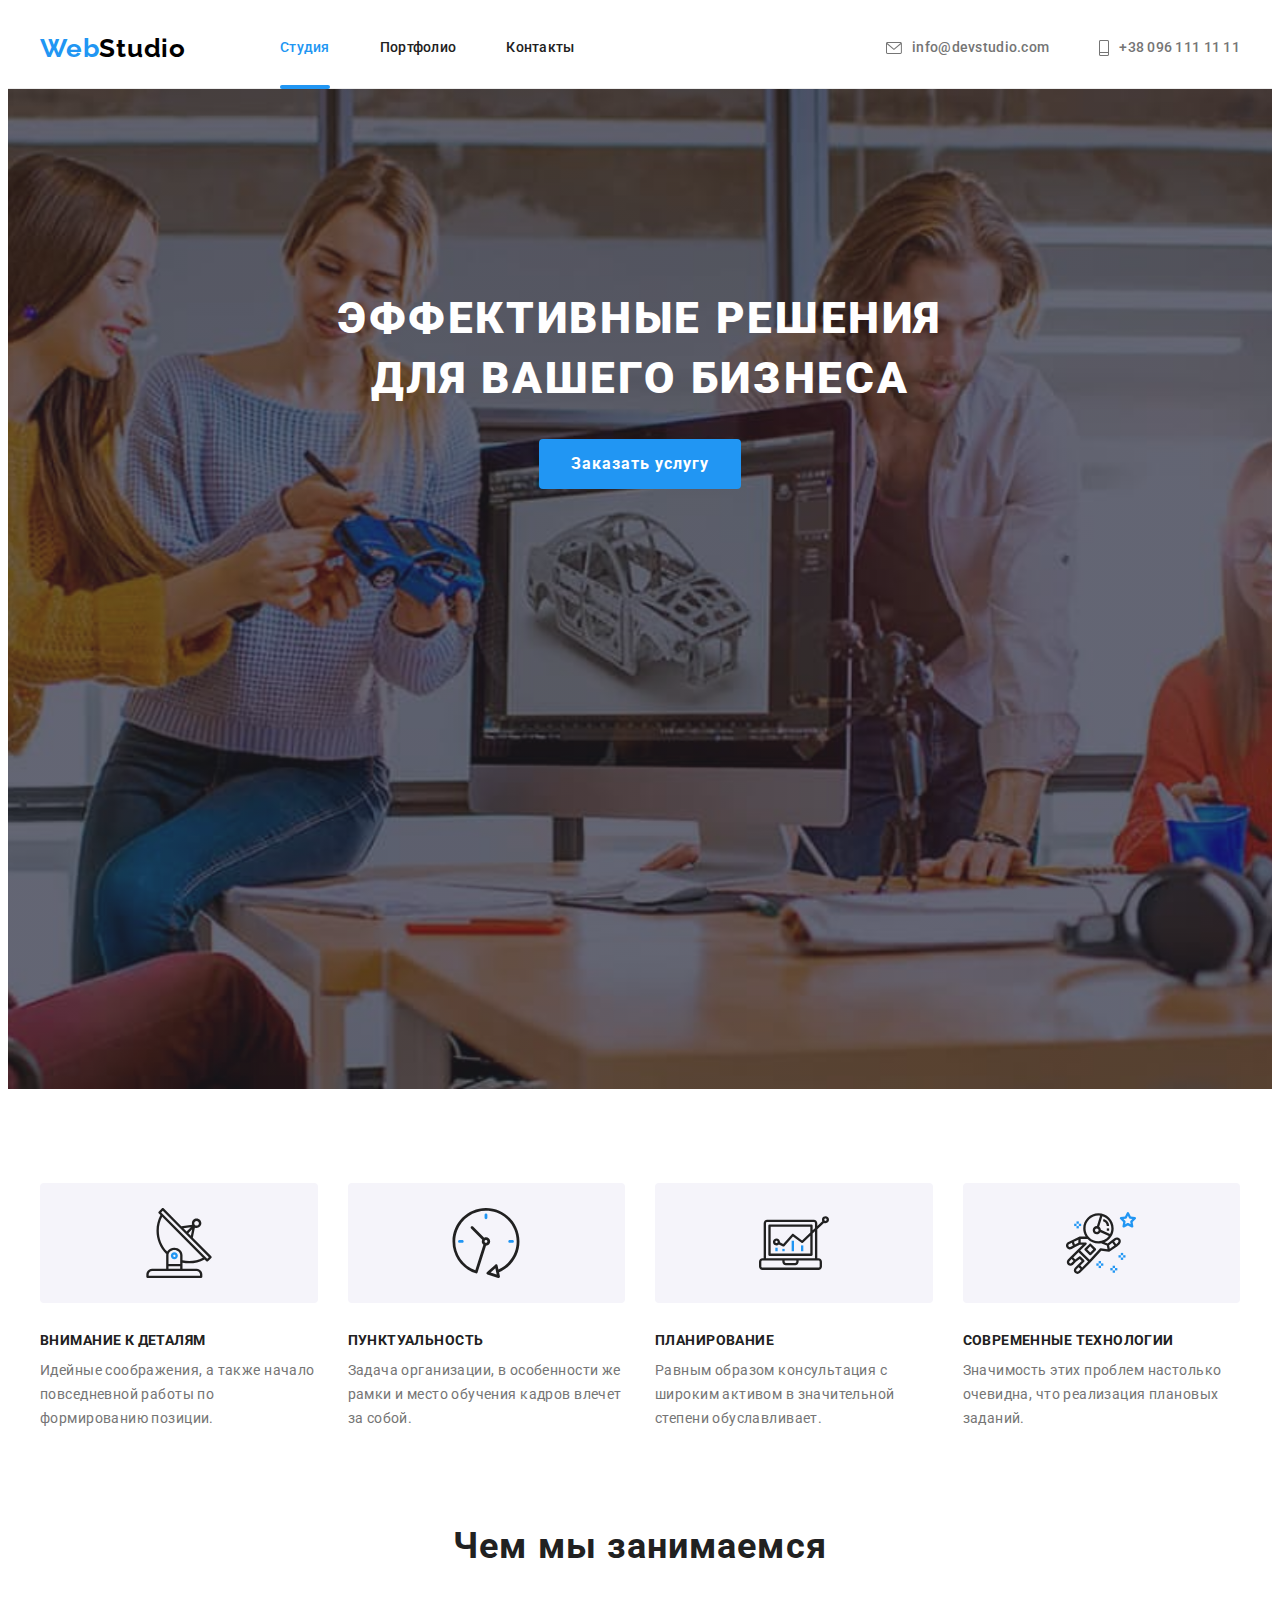
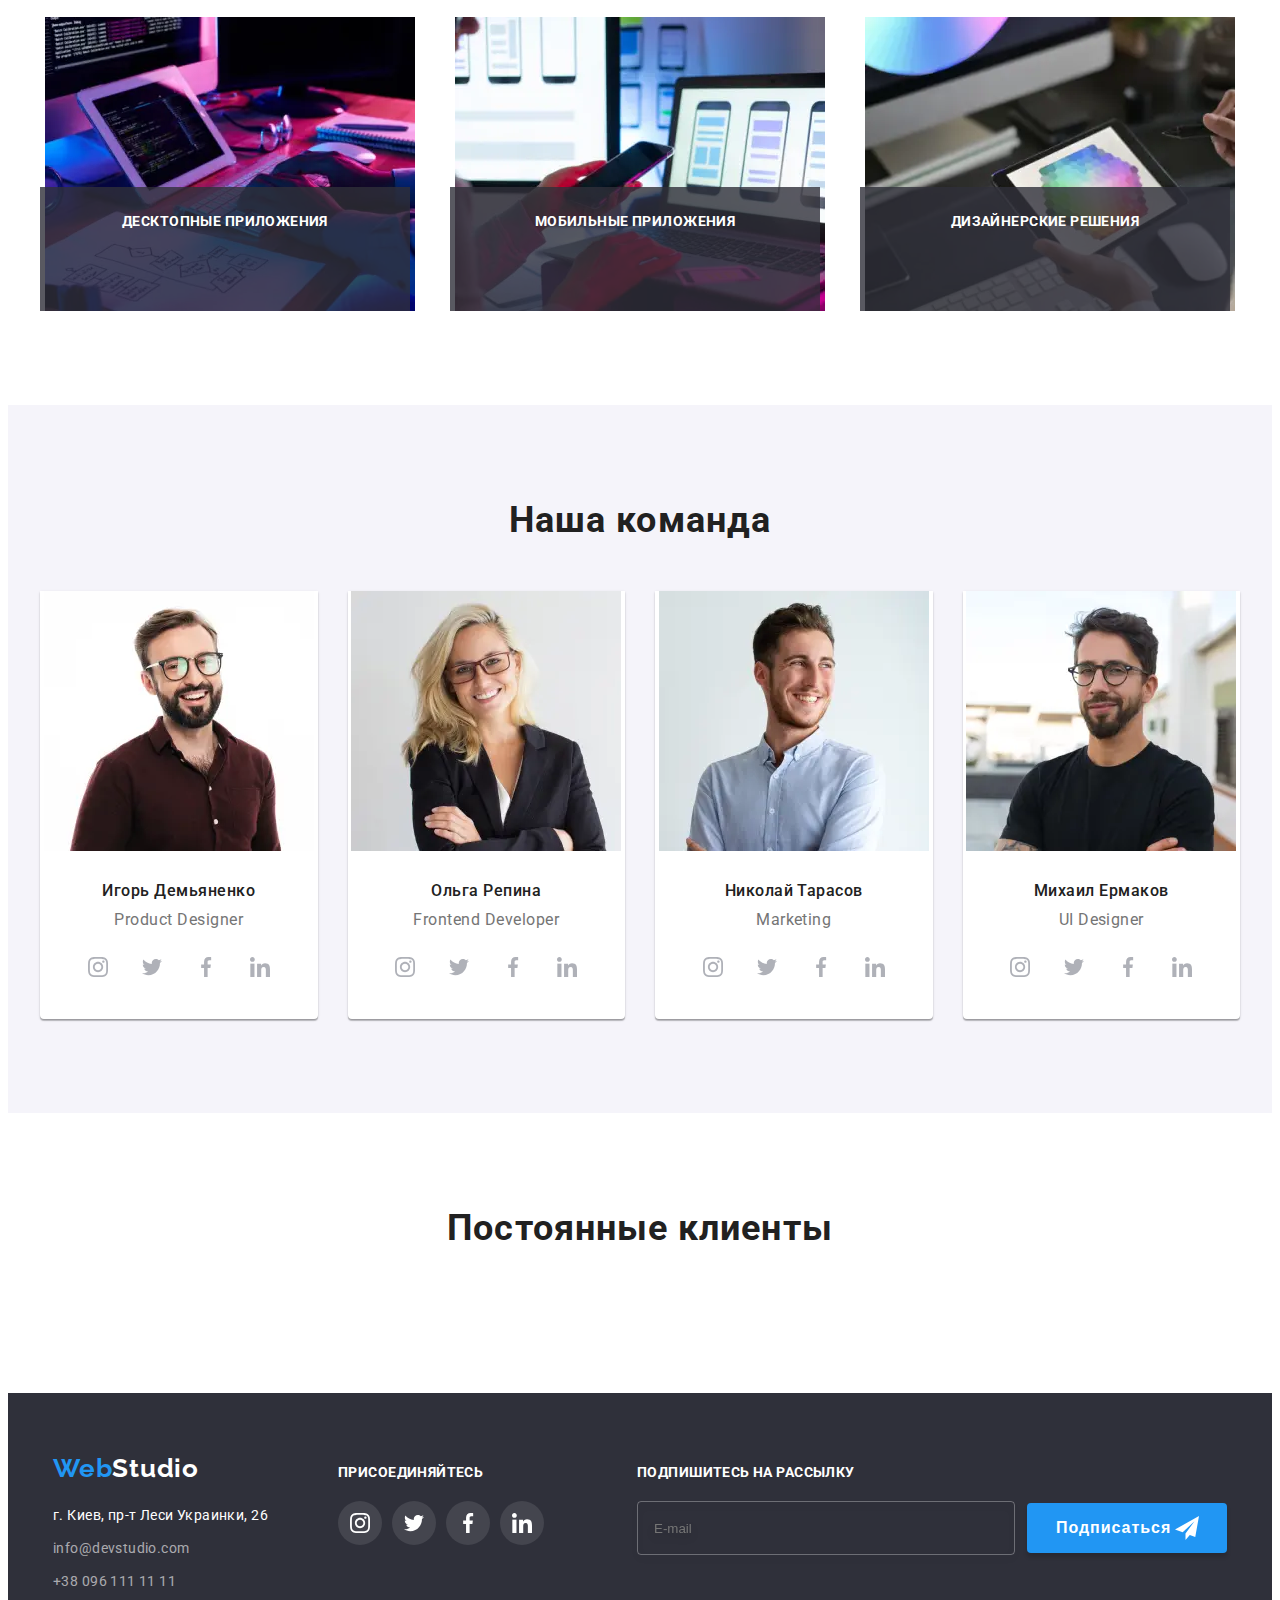
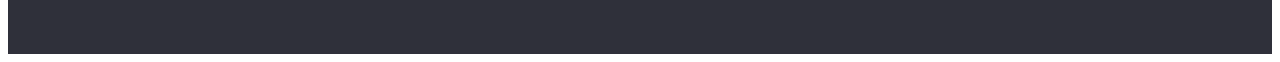
==== commit dade47e7: "a" ====
--- a/index.html
+++ b/index.html
@@ -597,7 +597,7 @@
       <section class="client section">
         <div class="container">
           <h2 class="section-title">Постоянные клиенты</h2>
-          <ul class="client__list list">
+          <!-- <ul class="client__list list">
             <li class="client__item">
               <a href="#" class="client__link">
                 <svg class="client__icon" width="106" height="60">
@@ -640,7 +640,7 @@
                 </svg>
               </a>
             </li>
-          </ul>
+          </ul> -->
         </div>
       </section>
     </main>
--- a/css/main.min.css
+++ b/css/main.min.css
@@ -1 +1 @@
-body{font-family:var(--main-font);color:var(--font-color)}h1,h2,h3,h4,h5,h6,p{margin-top:0;margin-bottom:0}ul,ol{margin-top:0;margin-bottom:0;padding-left:0;padding-right:0}.link{text-decoration:none}.list{list-style:none}img{display:block;max-width:100%;height:auto;margin:0 auto}.container{width:100%;padding-left:15px;padding-right:15px;margin:0 auto}@media screen and (min-width: 480px){.container{max-width:480px}}@media screen and (min-width: 768px){.container{max-width:768px}}@media screen and (min-width: 1200px){.container{max-width:1200px}}.section{padding-top:60px;padding-bottom:60px}@media screen and (min-width: 1200px){.section{padding-top:94px;padding-bottom:94px}}.section-title{font-size:28px;line-height:1.17;letter-spacing:.03em;margin-bottom:30px;text-align:center}@media screen and (min-width: 1200px){.section-title{font-size:36px;margin-bottom:50px}}.logo{font-family:var(--secondary-font);font-weight:700;font-size:24px;line-height:1.16;letter-spacing:.03em}@media screen and (min-width: 1200px){.logo{font-size:26px;line-height:1.19}}.logo__primary{color:var(--accent-color)}.logo__secondary-header{color:var(--header-logo-secondary-color)}.logo__secondary-footer{color:var(--footor-logo-secondary-color)}@media screen and (min-width: 768px){.logo__header{margin-right:88px}}@media screen and (min-width: 1200px){.logo__header{margin-right:94px}}.header{background-color:var(--header-background-color);padding-top:16px;padding-bottom:16px;border-bottom:1px solid #ececec}.header .container{display:flex;align-items:center;justify-content:space-between}@media screen and (max-width: 767px){.menu-open-btn{border:none;padding:0;background-color:rgba(0,0,0,0)}.menu-open-btn__icon{fill:var(--icon-modal-color);transition:fill var(--transition-duration) var(--transition-timing-function)}.menu-open-btn:hover .menu-open-btn__icon,.menu-open-btn:focus .menu-open-btn__icon{fill:var(--accent-color)}}@media screen and (min-width: 768px){.header{padding:0}.menu-open-btn{display:none}}.no-scroll{overflow:hidden}@media screen and (max-width: 767px){.navigation{display:none}}@media screen and (min-width: 768px){.menu-list{display:flex}.menu-list__item:not(:last-child){margin-right:50px}.menu-list__link{font-weight:500;font-size:14px;line-height:1.14;letter-spacing:.02em;color:var(--font-color);transition:color var(--transition-duration) var(--transition-timing-function);display:block;padding-top:32px;padding-bottom:32px}.menu-list__link:hover,.menu-list__link:focus{color:var(--accent-color)}.menu-list .current{color:var(--accent-color);position:relative}.menu-list .current::after{position:absolute;bottom:-1px;display:block;content:"";width:100%;height:4px;border-radius:2px;background-color:var(--accent-color)}}@media screen and (min-width: 1200px){.menu-list__link{padding-bottom:32px}}.hero{background-color:var(--hero-background-color);padding-top:118px;padding-bottom:118px;background-image:linear-gradient(rgba(47, 48, 58, 0.4), rgba(47, 48, 58, 0.4)),url(/images/hero/hero-mob.jpg);background-repeat:no-repeat;background-position:center;background-size:cover;margin:0 auto;max-width:480px;min-height:400px}.hero__title{font-weight:900;font-size:26px;line-height:1.62;letter-spacing:.06em;color:var(--hero-text);text-transform:uppercase;text-align:center;margin:0 auto 30px auto;max-width:360px}.hero__but{font-family:inherit;font-weight:700;font-size:16px;line-height:1.88;letter-spacing:.06em;color:var(--hero-text);background-color:var(--accent-color);padding:10px 32px;border-radius:4px;border:0;display:block;margin:0 auto;transition:background-color var(--transition-duration) var(--transition-timing-function)}.hero__but:hover,.hero__but:focus{background-color:var(--hero-but-background-color);cursor:pointer}@media(min-device-pixel-ratio: 2)and (max-width: 767px),(min-resolution: 192dpi)and (max-width: 767px),(min-resolution: 2dppx)and (max-width: 767px){.hero{background-image:linear-gradient(rgba(47, 48, 58, 0.4), rgba(47, 48, 58, 0.4)),url(../images/hero/hero-mob@2x.jpg)}}@media screen and (min-width: 768px){.hero{background-image:linear-gradient(rgba(47, 48, 58, 0.4), rgba(47, 48, 58, 0.4)),url(../images/hero/hero-tablet.jpg);max-width:768px}}@media(min-device-pixel-ratio: 2)and (min-width: 768px),(min-resolution: 192dpi)and (min-width: 768px),(min-resolution: 2dppx)and (min-width: 768px){.hero{background-image:linear-gradient(rgba(47, 48, 58, 0.4), rgba(47, 48, 58, 0.4)),url(../images/hero/hero-tablet@2x.jpg)}}@media screen and (min-width: 1200px){.hero{background-image:linear-gradient(rgba(47, 48, 58, 0.4), rgba(47, 48, 58, 0.4)),url(../images/hero/hero-desktop.jpg);max-width:1600px;min-height:600px;padding-top:200px;padding-bottom:200px}.hero__title{font-size:44px;line-height:1.36;max-width:696px}}@media(min-device-pixel-ratio: 2)and (min-width: 1200px),(min-resolution: 192dpi)and (min-width: 1200px),(min-resolution: 2dppx)and (min-width: 1200px){.hero{background-image:linear-gradient(rgba(47, 48, 58, 0.4), rgba(47, 48, 58, 0.4)),url(../images/hero/hero-desktop@2x.jpg)}}.modal{position:absolute;width:450px;height:609px;background:var(--modal-background-color);box-shadow:0px 1px 3px rgba(0,0,0,.12),0px 1px 1px rgba(0,0,0,.14),0px 2px 1px rgba(0,0,0,.2);border-radius:4px;padding:40px;top:50%;left:50%;transform:translate(-50%, -50%) scale(1);transition:transform var(--transition-duration) var(--transition-timing-function),visibility var(--transition-duration) var(--transition-timing-function);max-height:100%;overflow:auto}@media screen and (min-width: 1200px){.modal{width:528px;height:581px}}.modal-close-but{position:absolute;top:8px;right:8px;width:30px;height:30px;border-radius:50%;background-color:rgba(0,0,0,0);border:1px solid rgba(0,0,0,.1);box-sizing:border-box;cursor:pointer;display:flex;align-items:center}.modal-close-icon{fill:var(--header-logo-secondary-color);transition:fill var(--transition-duration) var(--transition-timing-function)}.modal-close-but:hover .modal-close-icon,.modal-close-but:focus .modal-close-icon{fill:var(--accent-color)}.modal-title{font-style:normal;font-weight:700;font-size:20px;line-height:1.15;text-align:center;letter-spacing:.03em;color:var(--font-color);margin-bottom:12px}.modal-field{margin-bottom:10px}.modal-label{margin-bottom:10px;font-weight:400;font-size:12px;line-height:1.17;letter-spacing:.01em;color:var(--secondary-font-color);display:block;margin-bottom:4px}.modal-input-wrap{position:relative}.modal-input{width:100%;height:40px;padding-left:42px;border:1px solid rgba(33,33,33,.2);border-radius:4px;outline:none;transition:border-color var(--transition-duration) var(--transition-timing-function)}.modal-input:focus{border-color:var(--accent-color)}.modal-input-icon{position:absolute;left:12px;top:50%;transform:translateY(-50%);fill:var(--icon-modal-color);transition:fill var(--transition-duration) var(--transition-timing-function)}.modal-input:focus+.modal-input-icon{fill:var(--accent-color)}.is-hidden{opacity:0;pointer-events:none;visibility:hidden}.textarea{margin-bottom:20px}.textarea__text{resize:none;width:100%;height:120px;padding:12px 16px;border:1px solid rgba(33,33,33,.2);border-radius:4px;outline:none;transition:border-color var(--transition-duration) var(--transition-timing-function)}.textarea__text:focus{border-color:var(--accent-color)}.visually-hidden{display:none}.modal-checkbox{margin-bottom:30px}.modal-checkbox__text{font-weight:400;font-size:12px;line-height:1.17;letter-spacing:.03em;color:var(--secondary-font-color);display:flex;align-items:center;justify-content:center}@media screen and (min-width: 1200px){.modal-checkbox__text{font-size:14px;line-height:1.71}}.modal-checkbox__link{color:var(--accent-color)}.modal-checkbox__text::before{content:"";width:16px;height:15px;border:2px solid #000;border-radius:3px;margin-right:5px}.modal-checkbox .modal-checkbox__check:checked+.modal-checkbox__text::before{background-color:var(--accent-color);border:none;background-image:url(../images/icon-check.svg);background-repeat:no-repeat;background-position:center}.modal-but{font-weight:700;font-size:16px;line-height:1.88;letter-spacing:.06em;color:var(--hero-text);background-color:var(--accent-color);padding:10px 55px;border-radius:4px;border:0;display:block;margin:0 auto;transition:background-color var(--transition-duration) var(--transition-timing-function)}.modal-but:hover,.modal-but:focus{background-color:var(--hero-but-background-color);cursor:pointer}.skills__list{margin-bottom:-30px}@media screen and (min-width: 768px){.skills__list{display:flex;flex-wrap:wrap;margin-right:-30px}}.skills__item{margin-bottom:30px}@media screen and (min-width: 768px){.skills__item{width:calc(50% - 30px);margin-right:30px}}@media screen and (min-width: 1200px){.skills__item{width:calc(25% - 30px)}}.skills__logo{display:flex;align-items:center;justify-content:center;max-width:450px;height:120px;margin-bottom:30px;background:var(--specialist-section-background-color);border-radius:4px}.skills__subtitle{font-weight:700;font-size:14px;line-height:1.14;letter-spacing:.03em;text-align:center;text-transform:uppercase;margin-bottom:10px}@media screen and (min-width: 768px){.skills__subtitle{text-align:left}}.skills__text{font-size:14px;line-height:1.71;letter-spacing:.03em;color:var(--secondary-font-color)}.products{display:none;padding-top:var(--typical-padding);padding-bottom:var(--typical-padding)}@media screen and (min-width: 1200px){.products{display:block;padding-bottom:94px}}.products__list{display:flex;margin-left:-30px}.products__item{flex-basis:calc(33.3333333333% - 30px);margin-left:30px}.products__box{position:relative}.products__label{width:370px;height:70px;padding-top:27px;padding-bottom:27px;background:rgba(47,48,58,.8);position:absolute;bottom:0;font-weight:700;font-size:14px;line-height:1.14;text-align:center;letter-spacing:.03em;text-transform:uppercase;color:var(--hero-text)}.specialist{background-color:var(--specialist-section-background-color)}.specialist__list{margin-bottom:-30px}@media screen and (min-width: 768px){.specialist__list{display:flex;flex-wrap:wrap;margin-right:-30px}}.specialist__item{background-color:var(--specialist-item-background-color);box-shadow:0px 1px 3px rgba(0,0,0,.12),0px 1px 1px rgba(0,0,0,.14),0px 2px 1px rgba(0,0,0,.2);border-radius:0px 0px 4px 4px;margin-bottom:30px}@media screen and (min-width: 768px){.specialist__item{width:calc(50% - 30px);margin-right:30px}}@media screen and (min-width: 1200px){.specialist__item{width:calc(25% - 30px)}}.specialist__card{padding-top:30px;padding-bottom:30px}.specialist__name{font-weight:500;font-size:16px;line-height:1.19;letter-spacing:.03em;text-align:center;margin-bottom:10px}.specialist__profession{font-size:16px;line-height:1.19;letter-spacing:.03em;color:var(--secondary-font-color);text-align:center;margin-bottom:16px}.social-list{display:flex;justify-content:center}.social-list__item+.social-list__item{margin-left:10px}.social-list__link{width:44px;height:44px;border-radius:50%;display:flex;justify-content:center;align-items:center;transition:background-color var(--transition-duration) var(--transition-timing-function)}.social-list__link:hover,.social-list__link:focus{background-color:var(--accent-color)}.social-list__icon{fill:var(--icon-color);transition:fill var(--transition-duration) var(--transition-timing-function)}.social-list__link:hover .social-list__icon,.social-list__link:focus .social-list__icon{fill:#fff}.client__list{margin-bottom:-30px;margin-right:-30px;display:flex;flex-wrap:wrap}.client__item{margin-bottom:30px;margin-right:30px;width:calc(50% - 30px)}@media screen and (min-width: 768px){.client__item{width:calc(33.3333333333% - 30px)}}@media screen and (min-width: 1200px){.client__item{width:calc(16.6666666667% - 30px)}}.client__link{display:flex;justify-content:center;align-items:center;width:100%;height:auto;border:1px solid var(--icon-color);box-sizing:border-box;border-radius:4px;transition:border var(--transition-duration) var(--transition-timing-function)}.client__link:hover,.client__link:focus{border:1px solid var(--accent-color)}.client__icon{width:106px;height:60px;fill:var(--icon-color);transition:fill var(--transition-duration) var(--transition-timing-function)}.client__link:hover .client__icon,.client__link:focus .client__icon{fill:var(--accent-color)}.footer{background-color:var(--footer-background-color);padding-top:60px;padding-bottom:60px}.footer__container{display:flex;flex-direction:column;align-items:center;margin:0 auto}@media screen and (min-width: 768px){.footer__container{flex-direction:row;flex-wrap:wrap;justify-content:center;align-items:baseline}}.footer__address{text-align:center}@media screen and (min-width: 768px){.footer__address{margin-right:165px}}@media screen and (min-width: 1200px){.footer__address{margin-right:0;text-align:left}}.footer-soc{padding-top:60px;padding-bottom:60px;width:206px}@media screen and (min-width: 768px){.footer-soc{padding:0}}@media screen and (min-width: 1200px){.footer-soc{margin-left:70px;margin-right:93px}}.footer-soc__title{font-size:14px;line-height:1.14;letter-spacing:.03em;text-align:center;text-transform:uppercase;margin-bottom:20px;color:var(--footer-map-color)}@media screen and (min-width: 1200px){.footer-soc__title{text-align:left}}.footer-soc__list{display:flex;justify-content:space-between}.footer-soc__item:not(:last-child){margin-right:10px}.footer-soc__link{width:44px;height:44px;border-radius:50%;display:flex;justify-content:center;align-items:center;background:rgba(255,255,255,.1);transition:background-color var(--transition-duration) var(--transition-timing-function)}.footer-soc__link:focus,.footer-soc__link:hover{background-color:var(--accent-color)}.footer-soc__icon{width:20px;height:20px;fill:#fff}.portfolio{padding-top:60px;padding-bottom:60px}.filter-list{display:flex;justify-content:center;flex-wrap:wrap;margin-top:-15px}.filter-item{margin-top:15px}.filter-item:not(:last-child){margin-right:8px}.filter-but{font-family:inherit;font-weight:500;font-size:16px;line-height:1.62;text-align:center;letter-spacing:.03em;background-color:var(--specialist-section-background-color);padding:6px 22px;display:block;border-radius:4px;border:0px;transition:color var(--transition-duration) var(--transition-timing-function),background-color var(--transition-duration) var(--transition-timing-function),box-shadow var(--transition-duration) var(--transition-timing-function)}.filter-but:hover,.filter-but:focus{color:var(--specialist-item-background-color);background-color:var(--accent-color);cursor:pointer;box-shadow:0px 3px 1px rgba(0,0,0,.1),0px 1px 2px rgba(0,0,0,.08),0px 2px 2px rgba(0,0,0,.12)}.project{margin-top:40px;margin-bottom:-30px}@media screen and (min-width: 768px){.project{display:flex;flex-wrap:wrap;margin-top:30px;margin-right:-30px}}@media screen and (min-width: 1200px){.project{margin-top:50px}}.project-item{background:var(--project-item-background-color);border:1px solid #eee;box-sizing:border-box;transition:box-shadow var(--transition-duration) var(--transition-timing-function);margin-bottom:30px}@media screen and (min-width: 768px){.project-item{width:calc(50% - 30px);margin-right:30px}}@media screen and (min-width: 1200px){.project-item{width:calc(33.3333333333% - 30px)}}.project-item:hover{box-shadow:0px 1px 1px rgba(0,0,0,.12),0px 4px 4px rgba(0,0,0,.06),1px 4px 6px rgba(0,0,0,.16)}.project-top-wrap{position:relative;overflow:hidden}.project-top-text{font-weight:400;font-size:18px;line-height:1.56;letter-spacing:.03em;color:var(--hero-text);background-color:rgba(33,150,243,.9);padding:63px 24px;position:absolute;top:0;height:100%;transform:translateY(100%);transition:transform var(--transition-duration) var(--transition-timing-function);overflow:auto}.project-item:hover .project-top-text{transform:translateY(0%)}.project-aside{padding:20px 24px}.project-title{font-weight:700;font-size:18px;line-height:2;letter-spacing:.06em;margin-bottom:4px}.project-text{font-weight:400;font-size:16px;line-height:1.88;letter-spacing:.03em;color:var(--secondary-font-color)}.address{max-width:232px;margin-top:20px}.address__list{font-style:normal;font-size:14px;line-height:1.71;letter-spacing:.03em}.address__item:not(:last-child){margin-bottom:8px}@media screen and (min-width: 1200px){.address__item:not(:last-child){margin-bottom:9px}}.address__map{color:var(--footer-map-color);transition:color var(--transition-duration) var(--transition-timing-function)}.address__map:hover,.address__map:focus{color:var(--accent-color)}.address__connection{color:var(--footer-tel-color);transition:color var(--transition-duration) var(--transition-timing-function)}.address__connection:hover,.address__connection:focus{color:var(--accent-color)}@media screen and (min-width: 768px){.subscription{margin-top:60px}}@media screen and (min-width: 1200px){.subscription{margin-top:0}}.subscription__title{font-weight:700;font-size:14px;line-height:1.14;letter-spacing:.03em;text-align:center;text-transform:uppercase;color:var(--hero-text);margin-bottom:20px}@media screen and (min-width: 1200px){.subscription__title{text-align:left}}.subscription__form{display:flex;flex-direction:column;align-items:center}@media screen and (min-width: 1200px){.subscription__form{flex-direction:row}}.subscription__email-input{width:75vw;height:50px;border:1px solid rgba(255,255,255,.3);filter:drop-shadow(0px 4px 4px rgba(0, 0, 0, 0.15));background-color:inherit;color:var(--hero-text);border-radius:4px;padding-left:16px;outline:none;transition:border-color var(--transition-duration) var(--transition-timing-function);margin-bottom:20px}@media screen and (min-width: 480px){.subscription__email-input{width:450px}}@media screen and (min-width: 1200px){.subscription__email-input{width:358px;margin-bottom:0;margin-right:12px}}.subscription__email-input:focus{border-color:var(--accent-color)}.subscription-wrap{position:relative;display:inline-block}.subscription__but{width:200px;height:50px;font-weight:700;font-size:16px;line-height:1.18;letter-spacing:.06em;color:var(--hero-text);background:var(--accent-color);box-shadow:0px 4px 4px rgba(0,0,0,.15);border-radius:4px;cursor:pointer;border:none;padding:10px 62px 10px 29px;transition:background-color var(--transition-duration) var(--transition-timing-function)}.subscription__but:hover,.subscription__but:focus{background-color:var(--hero-but-background-color)}.subscription__icon{fill:var(--hero-text);position:absolute;left:148px;top:13px}@media screen and (max-width: 767px){.contacts{display:none}}@media screen and (min-width: 768px){.contacts{margin-left:84px}.contacts__item:not(:last-child){margin-bottom:12px}.contacts__link{font-weight:500;font-size:12px;line-height:1.16;letter-spacing:.02em;color:var(--secondary-font-color);display:flex;align-items:center;transition:color var(--transition-duration) var(--transition-timing-function)}.contacts__link:hover,.contacts__link:focus{color:var(--accent-color)}.contacts__mail-icon{width:14px;height:10px}.contacts__tel-icon{width:10px;height:14px}.contacts__mail-icon,.contacts__tel-icon{fill:var(--secondary-font-color);margin-right:10px;transition:fill var(--transition-duration) var(--transition-timing-function)}.contacts__link:hover .contacts__mail-icon,.contacts__link:focus .contacts__mail-icon,.contacts__link:hover .contacts__tel-icon,.contacts__link:focus .contacts__tel-icon{fill:var(--accent-color)}}@media screen and (min-width: 1200px){.contacts{display:flex;margin-left:auto}.contacts__item:not(:last-child){margin-right:50px;margin-bottom:0}.contacts__link+.contacts__link{margin-left:50px}.contacts__link{font-size:14px;line-height:1.14}.contacts__mail-icon{width:16px;height:12px}.contacts__tel-icon{width:10px;height:16px}}.backdrop{width:100%;height:100%;position:fixed;top:0;background-color:rgba(0,0,0,.2);transition:opacity var(--transition-duration) var(--transition-timing-function),visibility var(--transition-duration) var(--transition-timing-function)}.backdrop.is-hidden .modal{transform:scale(0.8)}@media screen and (orientation: landscape){.backdrop{overflow-y:auto}}.mob-menu{position:fixed;z-index:1;top:0;left:0;background-color:#fff;width:100vw;height:100vh;padding-top:48px;padding-bottom:48px}.mob-menu .container{padding-left:40px;overflow-y:auto;height:100%;align-items:flex-start;flex-direction:column}.menu-close-btn{border:none;padding:0;background-color:rgba(0,0,0,0)}.menu-close-btn__icon{position:absolute;top:10px;right:0;fill:var(--icon-modal-color);transition:fill var(--transition-duration) var(--transition-timing-function)}.menu-close-btn:hover .menu-close-btn__icon,.menu-close-btn:focus .menu-close-btn__icon{fill:var(--accent-color)}.mob-menu-list__item{margin-bottom:32px}.mob-menu-list__link{font-weight:500;font-size:40px;line-height:1.17;text-align:center;letter-spacing:.02em;color:var(--font-color)}.mob-menu-list .current{color:var(--accent-color)}.mob-contacts{margin-bottom:64px}.mob-contacts__item{margin-bottom:32px}.mob-contacts__tel{font-weight:500;font-size:34px;line-height:1.17;letter-spacing:.02em;color:var(--accent-color)}.mob-contacts__mail{font-weight:500;font-size:24px;line-height:1.16;letter-spacing:.02em;color:var(--secondary-font-color)}.mob-soc{display:flex;flex-direction:row;flex-wrap:wrap}.mob-soc__item:not(:last-child)::after{content:"";width:22px;border:1px solid rgba(33,33,33,.2);margin-left:10px;margin-right:10px}.mob-soc__link{font-weight:500;font-size:18px;line-height:1.22;letter-spacing:.02em;color:var(--accent-color)}:root{--main-font: "Roboto", Tahoma, sans-serif;--secondary-font: "Raleway", Tahoma, sans-serif;--accent-color: #2196f3;--font-color: #212121;--secondary-font-color: #757575;--hero-text: #ffffff;--hero-background-color: #c4c4c4;--hero-but-background-color: #188ce8;--header-background-color: #ffffff;--header-logo-secondary-color: #000000;--specialist-section-background-color: #f5f4fa;--specialist-item-background-color: #ffffff;--project-item-background-color: #ffffff;--footer-background-color: #2f303a;--footor-logo-secondary-color: #ffffff;--footer-map-color: #ffffff;--footer-tel-color: rgba(255, 255, 255, 0.6);--modal-background-color: #ffffff;--icon-color: #afb1b8;--icon-modal-color: #212121;--transition-duration: 250ms;--transition-timing-function: cubic-bezier(0.4, 0, 0.2, 1)}.visually-hidden:not(focus):not(active){width:1px;height:1px;margin:-1px;border:0;padding:0;white-space:nowrap;-webkit-clip-path:inset(100%);clip-path:inset(100%);clip:rect(0 0 0 0);overflow:hidden}/*# sourceMappingURL=main.min.css.map */+body{font-family:var(--main-font);color:var(--font-color)}h1,h2,h3,h4,h5,h6,p{margin-top:0;margin-bottom:0}ul,ol{margin-top:0;margin-bottom:0;padding-left:0;padding-right:0}.link{text-decoration:none}.list{list-style:none}img{display:block;max-width:100%;height:auto;margin:0 auto}.container{width:100%;padding-left:15px;padding-right:15px;margin:0 auto}@media screen and (min-width: 480px){.container{max-width:480px}}@media screen and (min-width: 768px){.container{max-width:768px}}@media screen and (min-width: 1200px){.container{max-width:1200px}}.section{padding-top:60px;padding-bottom:60px}@media screen and (min-width: 1200px){.section{padding-top:94px;padding-bottom:94px}}.section-title{font-size:28px;line-height:1.17;letter-spacing:.03em;margin-bottom:30px;text-align:center}@media screen and (min-width: 1200px){.section-title{font-size:36px;margin-bottom:50px}}.logo{font-family:var(--secondary-font);font-weight:700;font-size:24px;line-height:1.16;letter-spacing:.03em}@media screen and (min-width: 1200px){.logo{font-size:26px;line-height:1.19}}.logo__primary{color:var(--accent-color)}.logo__secondary-header{color:var(--header-logo-secondary-color)}.logo__secondary-footer{color:var(--footor-logo-secondary-color)}@media screen and (min-width: 768px){.logo__header{margin-right:88px}}@media screen and (min-width: 1200px){.logo__header{margin-right:94px}}.header{background-color:var(--header-background-color);padding-top:16px;padding-bottom:16px;border-bottom:1px solid #ececec}.header .container{display:flex;align-items:center;justify-content:space-between}@media screen and (max-width: 767px){.menu-open-btn{border:none;padding:0;background-color:rgba(0,0,0,0)}.menu-open-btn__icon{fill:var(--icon-modal-color);transition:fill var(--transition-duration) var(--transition-timing-function)}.menu-open-btn:hover .menu-open-btn__icon,.menu-open-btn:focus .menu-open-btn__icon{fill:var(--accent-color)}}@media screen and (min-width: 768px){.header{padding:0}.menu-open-btn{display:none}}.no-scroll{overflow:hidden}@media screen and (max-width: 767px){.navigation{display:none}}@media screen and (min-width: 768px){.menu-list{display:flex}.menu-list__item:not(:last-child){margin-right:50px}.menu-list__link{font-weight:500;font-size:14px;line-height:1.14;letter-spacing:.02em;color:var(--font-color);transition:color var(--transition-duration) var(--transition-timing-function);display:block;padding-top:32px;padding-bottom:32px}.menu-list__link:hover,.menu-list__link:focus{color:var(--accent-color)}.menu-list .current{color:var(--accent-color);position:relative}.menu-list .current::after{position:absolute;bottom:-1px;display:block;content:"";width:100%;height:4px;border-radius:2px;background-color:var(--accent-color)}}@media screen and (min-width: 1200px){.menu-list__link{padding-bottom:32px}}.hero{background-color:var(--hero-background-color);padding-top:118px;padding-bottom:118px;background-image:linear-gradient(rgba(47, 48, 58, 0.4), rgba(47, 48, 58, 0.4)),url(../images/hero/hero-mob.jpg);background-repeat:no-repeat;background-position:center;background-size:cover;margin:0 auto;max-width:480px;min-height:400px}.hero__title{font-weight:900;font-size:26px;line-height:1.62;letter-spacing:.06em;color:var(--hero-text);text-transform:uppercase;text-align:center;margin:0 auto 30px auto;max-width:360px}.hero__but{font-family:inherit;font-weight:700;font-size:16px;line-height:1.88;letter-spacing:.06em;color:var(--hero-text);background-color:var(--accent-color);padding:10px 32px;border-radius:4px;border:0;display:block;margin:0 auto;transition:background-color var(--transition-duration) var(--transition-timing-function)}.hero__but:hover,.hero__but:focus{background-color:var(--hero-but-background-color);cursor:pointer}@media(min-device-pixel-ratio: 2)and (max-width: 767px),(min-resolution: 192dpi)and (max-width: 767px),(min-resolution: 2dppx)and (max-width: 767px){.hero{background-image:linear-gradient(rgba(47, 48, 58, 0.4), rgba(47, 48, 58, 0.4)),url(../images/hero/hero-mob@2x.jpg)}}@media screen and (min-width: 768px){.hero{background-image:linear-gradient(rgba(47, 48, 58, 0.4), rgba(47, 48, 58, 0.4)),url(../images/hero/hero-tablet.jpg);max-width:768px}}@media(min-device-pixel-ratio: 2)and (min-width: 768px),(min-resolution: 192dpi)and (min-width: 768px),(min-resolution: 2dppx)and (min-width: 768px){.hero{background-image:linear-gradient(rgba(47, 48, 58, 0.4), rgba(47, 48, 58, 0.4)),url(../images/hero/hero-tablet@2x.jpg)}}@media screen and (min-width: 1200px){.hero{background-image:linear-gradient(rgba(47, 48, 58, 0.4), rgba(47, 48, 58, 0.4)),url(../images/hero/hero-desktop.jpg);max-width:1600px;min-height:600px;padding-top:200px;padding-bottom:200px}.hero__title{font-size:44px;line-height:1.36;max-width:696px}}@media(min-device-pixel-ratio: 2)and (min-width: 1200px),(min-resolution: 192dpi)and (min-width: 1200px),(min-resolution: 2dppx)and (min-width: 1200px){.hero{background-image:linear-gradient(rgba(47, 48, 58, 0.4), rgba(47, 48, 58, 0.4)),url(../images/hero/hero-desktop@2x.jpg)}}.modal{position:absolute;width:450px;height:609px;background:var(--modal-background-color);box-shadow:0px 1px 3px rgba(0,0,0,.12),0px 1px 1px rgba(0,0,0,.14),0px 2px 1px rgba(0,0,0,.2);border-radius:4px;padding:40px;top:50%;left:50%;transform:translate(-50%, -50%) scale(1);transition:transform var(--transition-duration) var(--transition-timing-function),visibility var(--transition-duration) var(--transition-timing-function);max-height:100%;overflow:auto}@media screen and (min-width: 1200px){.modal{width:528px;height:581px}}.modal-close-but{position:absolute;top:8px;right:8px;width:30px;height:30px;border-radius:50%;background-color:rgba(0,0,0,0);border:1px solid rgba(0,0,0,.1);box-sizing:border-box;cursor:pointer;display:flex;align-items:center}.modal-close-icon{fill:var(--header-logo-secondary-color);transition:fill var(--transition-duration) var(--transition-timing-function)}.modal-close-but:hover .modal-close-icon,.modal-close-but:focus .modal-close-icon{fill:var(--accent-color)}.modal-title{font-style:normal;font-weight:700;font-size:20px;line-height:1.15;text-align:center;letter-spacing:.03em;color:var(--font-color);margin-bottom:12px}.modal-field{margin-bottom:10px}.modal-label{margin-bottom:10px;font-weight:400;font-size:12px;line-height:1.17;letter-spacing:.01em;color:var(--secondary-font-color);display:block;margin-bottom:4px}.modal-input-wrap{position:relative}.modal-input{width:100%;height:40px;padding-left:42px;border:1px solid rgba(33,33,33,.2);border-radius:4px;outline:none;transition:border-color var(--transition-duration) var(--transition-timing-function)}.modal-input:focus{border-color:var(--accent-color)}.modal-input-icon{position:absolute;left:12px;top:50%;transform:translateY(-50%);fill:var(--icon-modal-color);transition:fill var(--transition-duration) var(--transition-timing-function)}.modal-input:focus+.modal-input-icon{fill:var(--accent-color)}.is-hidden{opacity:0;pointer-events:none;visibility:hidden}.textarea{margin-bottom:20px}.textarea__text{resize:none;width:100%;height:120px;padding:12px 16px;border:1px solid rgba(33,33,33,.2);border-radius:4px;outline:none;transition:border-color var(--transition-duration) var(--transition-timing-function)}.textarea__text:focus{border-color:var(--accent-color)}.visually-hidden{display:none}.modal-checkbox{margin-bottom:30px}.modal-checkbox__text{font-weight:400;font-size:12px;line-height:1.17;letter-spacing:.03em;color:var(--secondary-font-color);display:flex;align-items:center;justify-content:center}@media screen and (min-width: 1200px){.modal-checkbox__text{font-size:14px;line-height:1.71}}.modal-checkbox__link{color:var(--accent-color)}.modal-checkbox__text::before{content:"";width:16px;height:15px;border:2px solid #000;border-radius:3px;margin-right:5px}.modal-checkbox .modal-checkbox__check:checked+.modal-checkbox__text::before{background-color:var(--accent-color);border:none;background-image:url(../images/icon-check.svg);background-repeat:no-repeat;background-position:center}.modal-but{font-weight:700;font-size:16px;line-height:1.88;letter-spacing:.06em;color:var(--hero-text);background-color:var(--accent-color);padding:10px 55px;border-radius:4px;border:0;display:block;margin:0 auto;transition:background-color var(--transition-duration) var(--transition-timing-function)}.modal-but:hover,.modal-but:focus{background-color:var(--hero-but-background-color);cursor:pointer}.skills__list{margin-bottom:-30px}@media screen and (min-width: 768px){.skills__list{display:flex;flex-wrap:wrap;margin-right:-30px}}.skills__item{margin-bottom:30px}@media screen and (min-width: 768px){.skills__item{width:calc(50% - 30px);margin-right:30px}}@media screen and (min-width: 1200px){.skills__item{width:calc(25% - 30px)}}.skills__logo{display:flex;align-items:center;justify-content:center;max-width:450px;height:120px;margin-bottom:30px;background:var(--specialist-section-background-color);border-radius:4px}.skills__subtitle{font-weight:700;font-size:14px;line-height:1.14;letter-spacing:.03em;text-align:center;text-transform:uppercase;margin-bottom:10px}@media screen and (min-width: 768px){.skills__subtitle{text-align:left}}.skills__text{font-size:14px;line-height:1.71;letter-spacing:.03em;color:var(--secondary-font-color)}.products{display:none;padding-top:var(--typical-padding);padding-bottom:var(--typical-padding)}@media screen and (min-width: 1200px){.products{display:block;padding-bottom:94px}}.products__list{display:flex;margin-left:-30px}.products__item{flex-basis:calc(33.3333333333% - 30px);margin-left:30px}.products__box{position:relative}.products__label{width:370px;height:70px;padding-top:27px;padding-bottom:27px;background:rgba(47,48,58,.8);position:absolute;bottom:0;font-weight:700;font-size:14px;line-height:1.14;text-align:center;letter-spacing:.03em;text-transform:uppercase;color:var(--hero-text)}.specialist{background-color:var(--specialist-section-background-color)}.specialist__list{margin-bottom:-30px}@media screen and (min-width: 768px){.specialist__list{display:flex;flex-wrap:wrap;margin-right:-30px}}.specialist__item{background-color:var(--specialist-item-background-color);box-shadow:0px 1px 3px rgba(0,0,0,.12),0px 1px 1px rgba(0,0,0,.14),0px 2px 1px rgba(0,0,0,.2);border-radius:0px 0px 4px 4px;margin-bottom:30px}@media screen and (min-width: 768px){.specialist__item{width:calc(50% - 30px);margin-right:30px}}@media screen and (min-width: 1200px){.specialist__item{width:calc(25% - 30px)}}.specialist__card{padding-top:30px;padding-bottom:30px}.specialist__name{font-weight:500;font-size:16px;line-height:1.19;letter-spacing:.03em;text-align:center;margin-bottom:10px}.specialist__profession{font-size:16px;line-height:1.19;letter-spacing:.03em;color:var(--secondary-font-color);text-align:center;margin-bottom:16px}.social-list{display:flex;justify-content:center}.social-list__item+.social-list__item{margin-left:10px}.social-list__link{width:44px;height:44px;border-radius:50%;display:flex;justify-content:center;align-items:center;transition:background-color var(--transition-duration) var(--transition-timing-function)}.social-list__link:hover,.social-list__link:focus{background-color:var(--accent-color)}.social-list__icon{fill:var(--icon-color);transition:fill var(--transition-duration) var(--transition-timing-function)}.social-list__link:hover .social-list__icon,.social-list__link:focus .social-list__icon{fill:#fff}.client__list{margin-bottom:-30px;margin-right:-30px;display:flex;flex-wrap:wrap}.client__item{margin-bottom:30px;margin-right:30px;width:calc(50% - 30px)}.client__link{display:flex;justify-content:center;align-items:center;box-sizing:border-box;max-width:210px;height:92px;border:1px solid var(--icon-color);border-radius:4px;transition:border var(--transition-duration) var(--transition-timing-function)}.client__link:hover,.client__link:focus{border:1px solid var(--accent-color)}.client__icon{fill:var(--icon-color);transition:fill var(--transition-duration) var(--transition-timing-function)}.client__link:hover .client__icon,.client__link:focus .client__icon{fill:var(--accent-color)}@media screen and (min-width: 768px){.client__item{width:calc(33.3333333333% - 30px)}.client__link{width:226px}}@media screen and (min-width: 1200px){.client__item{width:calc(16.6666666667% - 30px)}.client__link{width:170px}}.footer{background-color:var(--footer-background-color);padding-top:60px;padding-bottom:60px}.footer__container{display:flex;flex-direction:column;align-items:center;margin:0 auto}@media screen and (min-width: 768px){.footer__container{flex-direction:row;flex-wrap:wrap;justify-content:center;align-items:baseline}}.footer__address{text-align:center}@media screen and (min-width: 768px){.footer__address{margin-right:165px}}@media screen and (min-width: 1200px){.footer__address{margin-right:0;text-align:left}}.footer-soc{padding-top:60px;padding-bottom:60px;width:206px}@media screen and (min-width: 768px){.footer-soc{padding:0}}@media screen and (min-width: 1200px){.footer-soc{margin-left:70px;margin-right:93px}}.footer-soc__title{font-size:14px;line-height:1.14;letter-spacing:.03em;text-align:center;text-transform:uppercase;margin-bottom:20px;color:var(--footer-map-color)}@media screen and (min-width: 1200px){.footer-soc__title{text-align:left}}.footer-soc__list{display:flex;justify-content:space-between}.footer-soc__item:not(:last-child){margin-right:10px}.footer-soc__link{width:44px;height:44px;border-radius:50%;display:flex;justify-content:center;align-items:center;background:rgba(255,255,255,.1);transition:background-color var(--transition-duration) var(--transition-timing-function)}.footer-soc__link:focus,.footer-soc__link:hover{background-color:var(--accent-color)}.footer-soc__icon{width:20px;height:20px;fill:#fff}.portfolio{padding-top:60px;padding-bottom:60px}@media screen and (min-width: 1200px){.portfolio{padding-top:94px;padding-bottom:94px}}.filter-list{display:flex;justify-content:center;flex-wrap:wrap;margin-top:-15px}.filter-item{margin-top:15px}.filter-item:not(:last-child){margin-right:8px}.filter-but{font-family:inherit;font-weight:500;font-size:16px;line-height:1.62;text-align:center;letter-spacing:.03em;background-color:var(--specialist-section-background-color);padding:6px 22px;display:block;border-radius:4px;border:0px;transition:color var(--transition-duration) var(--transition-timing-function),background-color var(--transition-duration) var(--transition-timing-function),box-shadow var(--transition-duration) var(--transition-timing-function)}.filter-but:hover,.filter-but:focus{color:var(--specialist-item-background-color);background-color:var(--accent-color);cursor:pointer;box-shadow:0px 3px 1px rgba(0,0,0,.1),0px 1px 2px rgba(0,0,0,.08),0px 2px 2px rgba(0,0,0,.12)}.project{margin-top:40px;margin-bottom:-30px}@media screen and (min-width: 768px){.project{display:flex;flex-wrap:wrap;margin-top:30px;margin-right:-30px}}@media screen and (min-width: 1200px){.project{margin-top:50px}}.project-item{background:var(--project-item-background-color);border:1px solid #eee;box-sizing:border-box;transition:box-shadow var(--transition-duration) var(--transition-timing-function);margin-bottom:30px}@media screen and (min-width: 768px){.project-item{width:calc(50% - 30px);margin-right:30px}}@media screen and (min-width: 1200px){.project-item{width:calc(33.3333333333% - 30px)}}.project-item:hover{box-shadow:0px 1px 1px rgba(0,0,0,.12),0px 4px 4px rgba(0,0,0,.06),1px 4px 6px rgba(0,0,0,.16)}.project-top-wrap{position:relative;overflow:hidden}.project-top-text{font-weight:400;font-size:18px;line-height:1.56;letter-spacing:.03em;color:var(--hero-text);background-color:rgba(33,150,243,.9);padding:63px 24px;position:absolute;top:0;height:100%;transform:translateY(100%);transition:transform var(--transition-duration) var(--transition-timing-function);overflow:auto}.project-item:hover .project-top-text{transform:translateY(0%)}.project-aside{padding:20px 24px}.project-title{font-weight:700;font-size:18px;line-height:2;letter-spacing:.06em;margin-bottom:4px}.project-text{font-weight:400;font-size:16px;line-height:1.88;letter-spacing:.03em;color:var(--secondary-font-color)}.address{max-width:232px;margin-top:20px}.address__list{font-style:normal;font-size:14px;line-height:1.71;letter-spacing:.03em}.address__item:not(:last-child){margin-bottom:8px}@media screen and (min-width: 1200px){.address__item:not(:last-child){margin-bottom:9px}}.address__map{color:var(--footer-map-color);transition:color var(--transition-duration) var(--transition-timing-function)}.address__map:hover,.address__map:focus{color:var(--accent-color)}.address__connection{color:var(--footer-tel-color);transition:color var(--transition-duration) var(--transition-timing-function)}.address__connection:hover,.address__connection:focus{color:var(--accent-color)}@media screen and (min-width: 768px){.subscription{margin-top:60px}}@media screen and (min-width: 1200px){.subscription{margin-top:0}}.subscription__title{font-weight:700;font-size:14px;line-height:1.14;letter-spacing:.03em;text-align:center;text-transform:uppercase;color:var(--hero-text);margin-bottom:20px}@media screen and (min-width: 1200px){.subscription__title{text-align:left}}.subscription__form{display:flex;flex-direction:column;align-items:center}@media screen and (min-width: 1200px){.subscription__form{flex-direction:row}}.subscription__email-input{width:75vw;height:50px;border:1px solid rgba(255,255,255,.3);filter:drop-shadow(0px 4px 4px rgba(0, 0, 0, 0.15));background-color:inherit;color:var(--hero-text);border-radius:4px;padding-left:16px;outline:none;transition:border-color var(--transition-duration) var(--transition-timing-function);margin-bottom:20px}@media screen and (min-width: 480px){.subscription__email-input{width:450px}}@media screen and (min-width: 1200px){.subscription__email-input{width:358px;margin-bottom:0;margin-right:12px}}.subscription__email-input:focus{border-color:var(--accent-color)}.subscription-wrap{position:relative;display:inline-block}.subscription__but{width:200px;height:50px;font-weight:700;font-size:16px;line-height:1.18;letter-spacing:.06em;color:var(--hero-text);background:var(--accent-color);box-shadow:0px 4px 4px rgba(0,0,0,.15);border-radius:4px;cursor:pointer;border:none;padding:10px 62px 10px 29px;transition:background-color var(--transition-duration) var(--transition-timing-function)}.subscription__but:hover,.subscription__but:focus{background-color:var(--hero-but-background-color)}.subscription__icon{fill:var(--hero-text);position:absolute;left:148px;top:13px}@media screen and (max-width: 767px){.contacts{display:none}}@media screen and (min-width: 768px){.contacts{margin-left:84px}.contacts__item:not(:last-child){margin-bottom:12px}.contacts__link{font-weight:500;font-size:12px;line-height:1.16;letter-spacing:.02em;color:var(--secondary-font-color);display:flex;align-items:center;transition:color var(--transition-duration) var(--transition-timing-function)}.contacts__link:hover,.contacts__link:focus{color:var(--accent-color)}.contacts__mail-icon{width:14px;height:10px}.contacts__tel-icon{width:10px;height:14px}.contacts__mail-icon,.contacts__tel-icon{fill:var(--secondary-font-color);margin-right:10px;transition:fill var(--transition-duration) var(--transition-timing-function)}.contacts__link:hover .contacts__mail-icon,.contacts__link:focus .contacts__mail-icon,.contacts__link:hover .contacts__tel-icon,.contacts__link:focus .contacts__tel-icon{fill:var(--accent-color)}}@media screen and (min-width: 1200px){.contacts{display:flex;margin-left:auto}.contacts__item:not(:last-child){margin-right:50px;margin-bottom:0}.contacts__link+.contacts__link{margin-left:50px}.contacts__link{font-size:14px;line-height:1.14}.contacts__mail-icon{width:16px;height:12px}.contacts__tel-icon{width:10px;height:16px}}.backdrop{width:100%;height:100%;position:fixed;top:0;background-color:rgba(0,0,0,.2);transition:opacity var(--transition-duration) var(--transition-timing-function),visibility var(--transition-duration) var(--transition-timing-function)}.backdrop.is-hidden .modal{transform:scale(0.8)}@media screen and (orientation: landscape){.backdrop{overflow-y:auto}}.mob-menu{position:fixed;z-index:1;top:0;left:0;background-color:#fff;width:100vw;height:100vh;padding-top:48px;padding-bottom:48px}.mob-menu .container{padding-left:40px;overflow-y:auto;height:100%;align-items:flex-start;flex-direction:column}.menu-close-btn{border:none;padding:0;background-color:rgba(0,0,0,0)}.menu-close-btn__icon{position:absolute;top:10px;right:0;fill:var(--icon-modal-color);transition:fill var(--transition-duration) var(--transition-timing-function)}.menu-close-btn:hover .menu-close-btn__icon,.menu-close-btn:focus .menu-close-btn__icon{fill:var(--accent-color)}.mob-menu-list__item{margin-bottom:32px}.mob-menu-list__link{font-weight:500;font-size:40px;line-height:1.17;text-align:center;letter-spacing:.02em;color:var(--font-color)}.mob-menu-list .current{color:var(--accent-color)}.mob-contacts{margin-bottom:64px}.mob-contacts__item{margin-bottom:32px}.mob-contacts__tel{font-weight:500;font-size:34px;line-height:1.17;letter-spacing:.02em;color:var(--accent-color)}.mob-contacts__mail{font-weight:500;font-size:24px;line-height:1.16;letter-spacing:.02em;color:var(--secondary-font-color)}.mob-soc{display:flex;flex-direction:row;flex-wrap:wrap}.mob-soc__item:not(:last-child)::after{content:"";width:22px;border:1px solid rgba(33,33,33,.2);margin-left:10px;margin-right:10px}.mob-soc__link{font-weight:500;font-size:18px;line-height:1.22;letter-spacing:.02em;color:var(--accent-color)}:root{--main-font: "Roboto", Tahoma, sans-serif;--secondary-font: "Raleway", Tahoma, sans-serif;--accent-color: #2196f3;--font-color: #212121;--secondary-font-color: #757575;--hero-text: #ffffff;--hero-background-color: #c4c4c4;--hero-but-background-color: #188ce8;--header-background-color: #ffffff;--header-logo-secondary-color: #000000;--specialist-section-background-color: #f5f4fa;--specialist-item-background-color: #ffffff;--project-item-background-color: #ffffff;--footer-background-color: #2f303a;--footor-logo-secondary-color: #ffffff;--footer-map-color: #ffffff;--footer-tel-color: rgba(255, 255, 255, 0.6);--modal-background-color: #ffffff;--icon-color: #afb1b8;--icon-modal-color: #212121;--transition-duration: 250ms;--transition-timing-function: cubic-bezier(0.4, 0, 0.2, 1)}.visually-hidden:not(focus):not(active){width:1px;height:1px;margin:-1px;border:0;padding:0;white-space:nowrap;-webkit-clip-path:inset(100%);clip-path:inset(100%);clip:rect(0 0 0 0);overflow:hidden}/*# sourceMappingURL=main.min.css.map */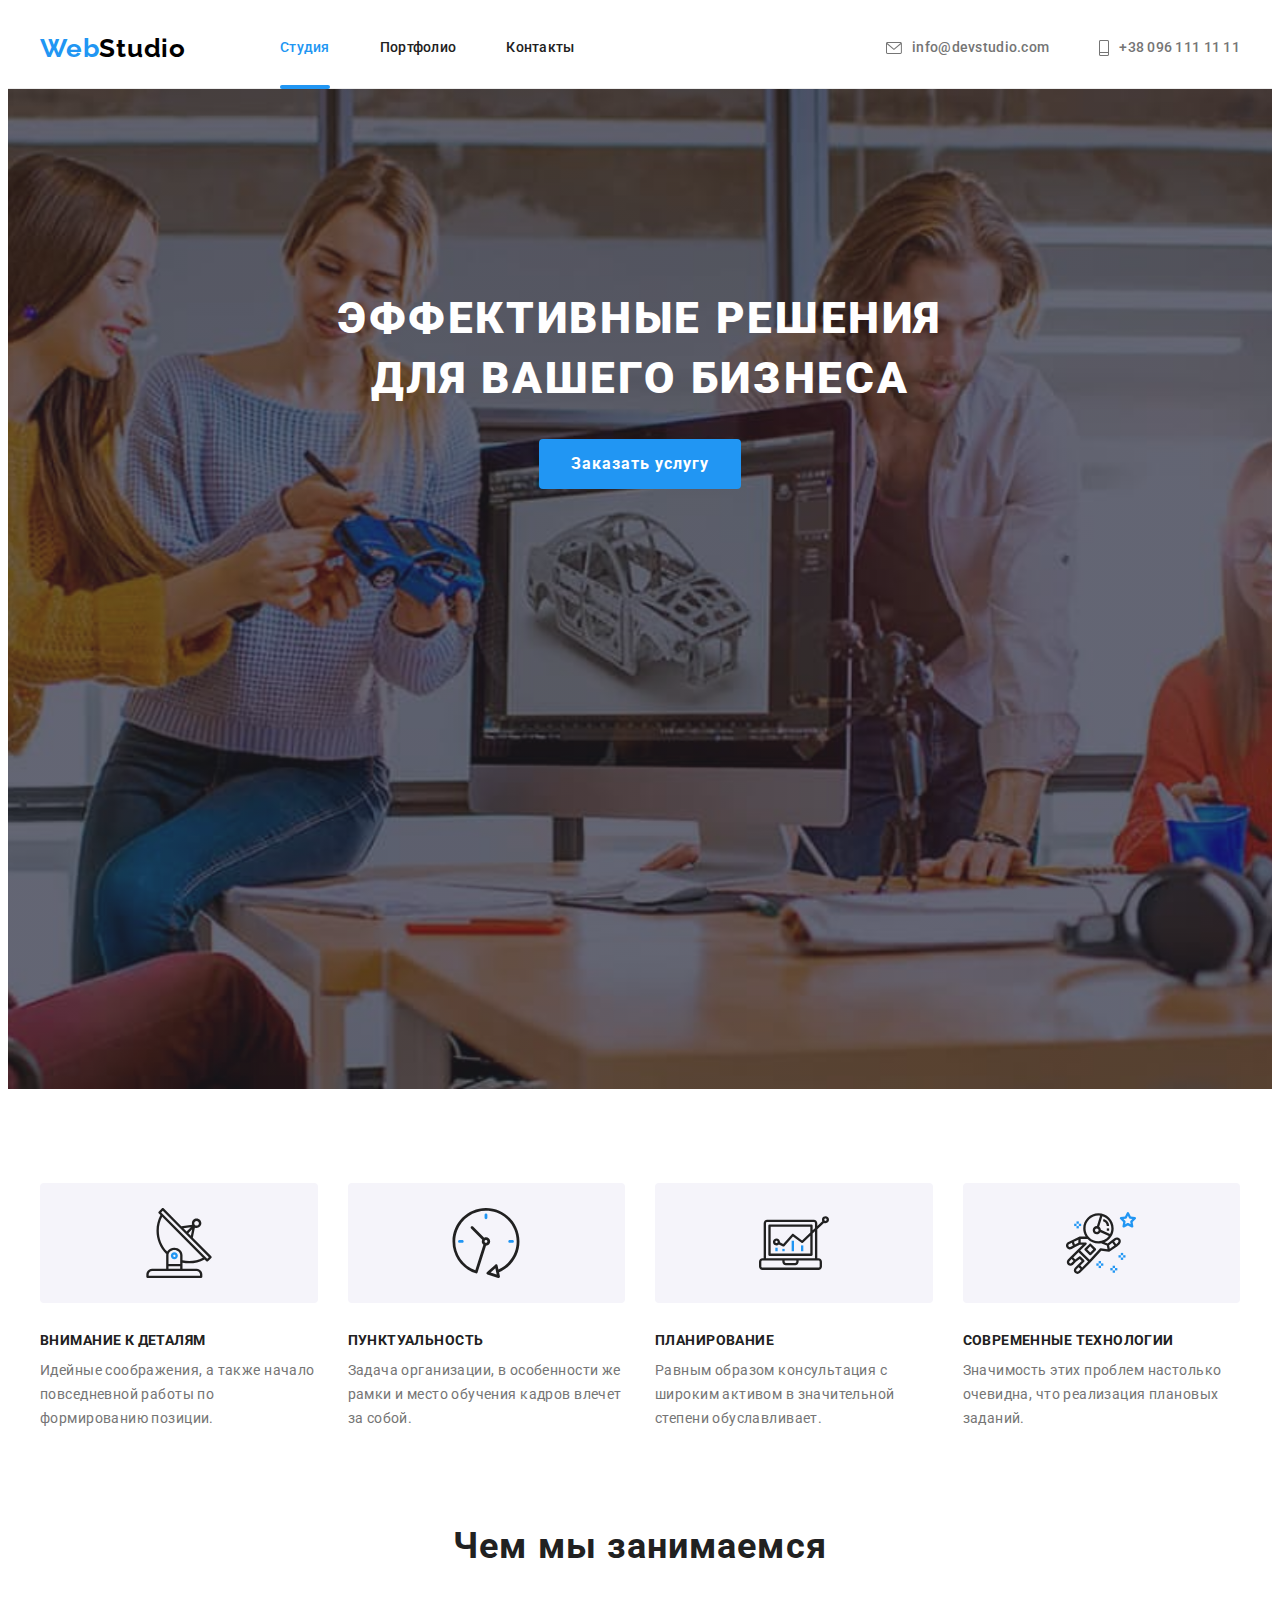
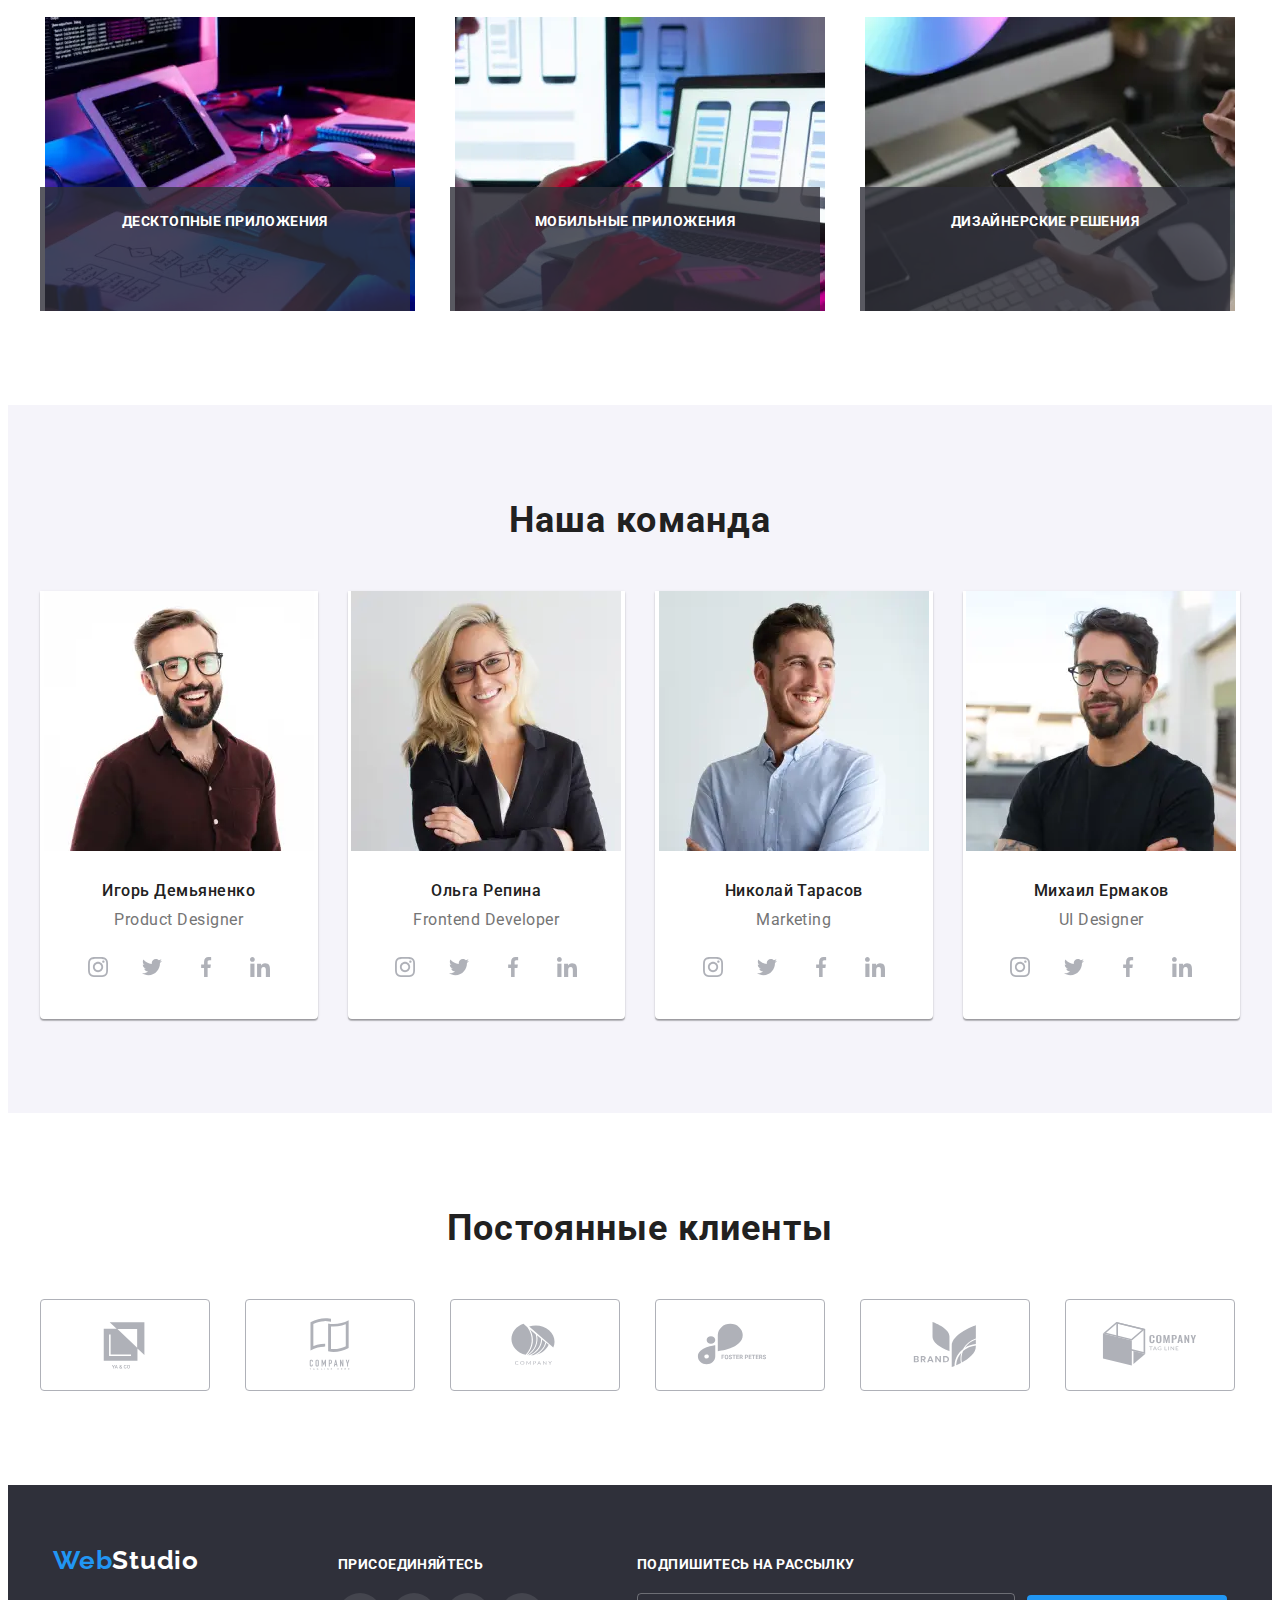
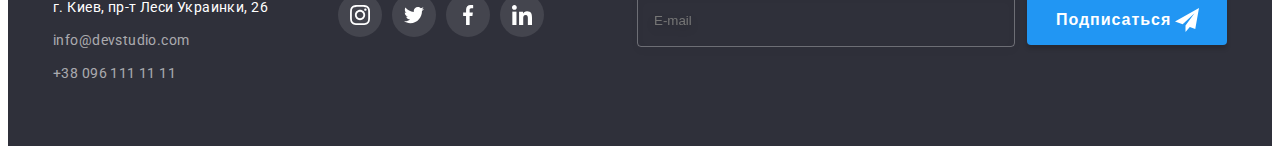
==== commit f5f7266a: "fix" ====
--- a/index.html
+++ b/index.html
@@ -597,7 +597,7 @@
       <section class="client section">
         <div class="container">
           <h2 class="section-title">Постоянные клиенты</h2>
-          <!-- <ul class="client__list list">
+          <ul class="client__list list">
             <li class="client__item">
               <a href="#" class="client__link">
                 <svg class="client__icon" width="106" height="60">
@@ -640,7 +640,7 @@
                 </svg>
               </a>
             </li>
-          </ul> -->
+          </ul>
         </div>
       </section>
     </main>
--- a/css/main.min.css
+++ b/css/main.min.css
@@ -1 +1 @@
-body{font-family:var(--main-font);color:var(--font-color)}h1,h2,h3,h4,h5,h6,p{margin-top:0;margin-bottom:0}ul,ol{margin-top:0;margin-bottom:0;padding-left:0;padding-right:0}.link{text-decoration:none}.list{list-style:none}img{display:block;max-width:100%;height:auto;margin:0 auto}.container{width:100%;padding-left:15px;padding-right:15px;margin:0 auto}@media screen and (min-width: 480px){.container{max-width:480px}}@media screen and (min-width: 768px){.container{max-width:768px}}@media screen and (min-width: 1200px){.container{max-width:1200px}}.section{padding-top:60px;padding-bottom:60px}@media screen and (min-width: 1200px){.section{padding-top:94px;padding-bottom:94px}}.section-title{font-size:28px;line-height:1.17;letter-spacing:.03em;margin-bottom:30px;text-align:center}@media screen and (min-width: 1200px){.section-title{font-size:36px;margin-bottom:50px}}.logo{font-family:var(--secondary-font);font-weight:700;font-size:24px;line-height:1.16;letter-spacing:.03em}@media screen and (min-width: 1200px){.logo{font-size:26px;line-height:1.19}}.logo__primary{color:var(--accent-color)}.logo__secondary-header{color:var(--header-logo-secondary-color)}.logo__secondary-footer{color:var(--footor-logo-secondary-color)}@media screen and (min-width: 768px){.logo__header{margin-right:88px}}@media screen and (min-width: 1200px){.logo__header{margin-right:94px}}.header{background-color:var(--header-background-color);padding-top:16px;padding-bottom:16px;border-bottom:1px solid #ececec}.header .container{display:flex;align-items:center;justify-content:space-between}@media screen and (max-width: 767px){.menu-open-btn{border:none;padding:0;background-color:rgba(0,0,0,0)}.menu-open-btn__icon{fill:var(--icon-modal-color);transition:fill var(--transition-duration) var(--transition-timing-function)}.menu-open-btn:hover .menu-open-btn__icon,.menu-open-btn:focus .menu-open-btn__icon{fill:var(--accent-color)}}@media screen and (min-width: 768px){.header{padding:0}.menu-open-btn{display:none}}.no-scroll{overflow:hidden}@media screen and (max-width: 767px){.navigation{display:none}}@media screen and (min-width: 768px){.menu-list{display:flex}.menu-list__item:not(:last-child){margin-right:50px}.menu-list__link{font-weight:500;font-size:14px;line-height:1.14;letter-spacing:.02em;color:var(--font-color);transition:color var(--transition-duration) var(--transition-timing-function);display:block;padding-top:32px;padding-bottom:32px}.menu-list__link:hover,.menu-list__link:focus{color:var(--accent-color)}.menu-list .current{color:var(--accent-color);position:relative}.menu-list .current::after{position:absolute;bottom:-1px;display:block;content:"";width:100%;height:4px;border-radius:2px;background-color:var(--accent-color)}}@media screen and (min-width: 1200px){.menu-list__link{padding-bottom:32px}}.hero{background-color:var(--hero-background-color);padding-top:118px;padding-bottom:118px;background-image:linear-gradient(rgba(47, 48, 58, 0.4), rgba(47, 48, 58, 0.4)),url(../images/hero/hero-mob.jpg);background-repeat:no-repeat;background-position:center;background-size:cover;margin:0 auto;max-width:480px;min-height:400px}.hero__title{font-weight:900;font-size:26px;line-height:1.62;letter-spacing:.06em;color:var(--hero-text);text-transform:uppercase;text-align:center;margin:0 auto 30px auto;max-width:360px}.hero__but{font-family:inherit;font-weight:700;font-size:16px;line-height:1.88;letter-spacing:.06em;color:var(--hero-text);background-color:var(--accent-color);padding:10px 32px;border-radius:4px;border:0;display:block;margin:0 auto;transition:background-color var(--transition-duration) var(--transition-timing-function)}.hero__but:hover,.hero__but:focus{background-color:var(--hero-but-background-color);cursor:pointer}@media(min-device-pixel-ratio: 2)and (max-width: 767px),(min-resolution: 192dpi)and (max-width: 767px),(min-resolution: 2dppx)and (max-width: 767px){.hero{background-image:linear-gradient(rgba(47, 48, 58, 0.4), rgba(47, 48, 58, 0.4)),url(../images/hero/hero-mob@2x.jpg)}}@media screen and (min-width: 768px){.hero{background-image:linear-gradient(rgba(47, 48, 58, 0.4), rgba(47, 48, 58, 0.4)),url(../images/hero/hero-tablet.jpg);max-width:768px}}@media(min-device-pixel-ratio: 2)and (min-width: 768px),(min-resolution: 192dpi)and (min-width: 768px),(min-resolution: 2dppx)and (min-width: 768px){.hero{background-image:linear-gradient(rgba(47, 48, 58, 0.4), rgba(47, 48, 58, 0.4)),url(../images/hero/hero-tablet@2x.jpg)}}@media screen and (min-width: 1200px){.hero{background-image:linear-gradient(rgba(47, 48, 58, 0.4), rgba(47, 48, 58, 0.4)),url(../images/hero/hero-desktop.jpg);max-width:1600px;min-height:600px;padding-top:200px;padding-bottom:200px}.hero__title{font-size:44px;line-height:1.36;max-width:696px}}@media(min-device-pixel-ratio: 2)and (min-width: 1200px),(min-resolution: 192dpi)and (min-width: 1200px),(min-resolution: 2dppx)and (min-width: 1200px){.hero{background-image:linear-gradient(rgba(47, 48, 58, 0.4), rgba(47, 48, 58, 0.4)),url(../images/hero/hero-desktop@2x.jpg)}}.modal{position:absolute;width:450px;height:609px;background:var(--modal-background-color);box-shadow:0px 1px 3px rgba(0,0,0,.12),0px 1px 1px rgba(0,0,0,.14),0px 2px 1px rgba(0,0,0,.2);border-radius:4px;padding:40px;top:50%;left:50%;transform:translate(-50%, -50%) scale(1);transition:transform var(--transition-duration) var(--transition-timing-function),visibility var(--transition-duration) var(--transition-timing-function);max-height:100%;overflow:auto}@media screen and (min-width: 1200px){.modal{width:528px;height:581px}}.modal-close-but{position:absolute;top:8px;right:8px;width:30px;height:30px;border-radius:50%;background-color:rgba(0,0,0,0);border:1px solid rgba(0,0,0,.1);box-sizing:border-box;cursor:pointer;display:flex;align-items:center}.modal-close-icon{fill:var(--header-logo-secondary-color);transition:fill var(--transition-duration) var(--transition-timing-function)}.modal-close-but:hover .modal-close-icon,.modal-close-but:focus .modal-close-icon{fill:var(--accent-color)}.modal-title{font-style:normal;font-weight:700;font-size:20px;line-height:1.15;text-align:center;letter-spacing:.03em;color:var(--font-color);margin-bottom:12px}.modal-field{margin-bottom:10px}.modal-label{margin-bottom:10px;font-weight:400;font-size:12px;line-height:1.17;letter-spacing:.01em;color:var(--secondary-font-color);display:block;margin-bottom:4px}.modal-input-wrap{position:relative}.modal-input{width:100%;height:40px;padding-left:42px;border:1px solid rgba(33,33,33,.2);border-radius:4px;outline:none;transition:border-color var(--transition-duration) var(--transition-timing-function)}.modal-input:focus{border-color:var(--accent-color)}.modal-input-icon{position:absolute;left:12px;top:50%;transform:translateY(-50%);fill:var(--icon-modal-color);transition:fill var(--transition-duration) var(--transition-timing-function)}.modal-input:focus+.modal-input-icon{fill:var(--accent-color)}.is-hidden{opacity:0;pointer-events:none;visibility:hidden}.textarea{margin-bottom:20px}.textarea__text{resize:none;width:100%;height:120px;padding:12px 16px;border:1px solid rgba(33,33,33,.2);border-radius:4px;outline:none;transition:border-color var(--transition-duration) var(--transition-timing-function)}.textarea__text:focus{border-color:var(--accent-color)}.visually-hidden{display:none}.modal-checkbox{margin-bottom:30px}.modal-checkbox__text{font-weight:400;font-size:12px;line-height:1.17;letter-spacing:.03em;color:var(--secondary-font-color);display:flex;align-items:center;justify-content:center}@media screen and (min-width: 1200px){.modal-checkbox__text{font-size:14px;line-height:1.71}}.modal-checkbox__link{color:var(--accent-color)}.modal-checkbox__text::before{content:"";width:16px;height:15px;border:2px solid #000;border-radius:3px;margin-right:5px}.modal-checkbox .modal-checkbox__check:checked+.modal-checkbox__text::before{background-color:var(--accent-color);border:none;background-image:url(../images/icon-check.svg);background-repeat:no-repeat;background-position:center}.modal-but{font-weight:700;font-size:16px;line-height:1.88;letter-spacing:.06em;color:var(--hero-text);background-color:var(--accent-color);padding:10px 55px;border-radius:4px;border:0;display:block;margin:0 auto;transition:background-color var(--transition-duration) var(--transition-timing-function)}.modal-but:hover,.modal-but:focus{background-color:var(--hero-but-background-color);cursor:pointer}.skills__list{margin-bottom:-30px}@media screen and (min-width: 768px){.skills__list{display:flex;flex-wrap:wrap;margin-right:-30px}}.skills__item{margin-bottom:30px}@media screen and (min-width: 768px){.skills__item{width:calc(50% - 30px);margin-right:30px}}@media screen and (min-width: 1200px){.skills__item{width:calc(25% - 30px)}}.skills__logo{display:flex;align-items:center;justify-content:center;max-width:450px;height:120px;margin-bottom:30px;background:var(--specialist-section-background-color);border-radius:4px}.skills__subtitle{font-weight:700;font-size:14px;line-height:1.14;letter-spacing:.03em;text-align:center;text-transform:uppercase;margin-bottom:10px}@media screen and (min-width: 768px){.skills__subtitle{text-align:left}}.skills__text{font-size:14px;line-height:1.71;letter-spacing:.03em;color:var(--secondary-font-color)}.products{display:none;padding-top:var(--typical-padding);padding-bottom:var(--typical-padding)}@media screen and (min-width: 1200px){.products{display:block;padding-bottom:94px}}.products__list{display:flex;margin-left:-30px}.products__item{flex-basis:calc(33.3333333333% - 30px);margin-left:30px}.products__box{position:relative}.products__label{width:370px;height:70px;padding-top:27px;padding-bottom:27px;background:rgba(47,48,58,.8);position:absolute;bottom:0;font-weight:700;font-size:14px;line-height:1.14;text-align:center;letter-spacing:.03em;text-transform:uppercase;color:var(--hero-text)}.specialist{background-color:var(--specialist-section-background-color)}.specialist__list{margin-bottom:-30px}@media screen and (min-width: 768px){.specialist__list{display:flex;flex-wrap:wrap;margin-right:-30px}}.specialist__item{background-color:var(--specialist-item-background-color);box-shadow:0px 1px 3px rgba(0,0,0,.12),0px 1px 1px rgba(0,0,0,.14),0px 2px 1px rgba(0,0,0,.2);border-radius:0px 0px 4px 4px;margin-bottom:30px}@media screen and (min-width: 768px){.specialist__item{width:calc(50% - 30px);margin-right:30px}}@media screen and (min-width: 1200px){.specialist__item{width:calc(25% - 30px)}}.specialist__card{padding-top:30px;padding-bottom:30px}.specialist__name{font-weight:500;font-size:16px;line-height:1.19;letter-spacing:.03em;text-align:center;margin-bottom:10px}.specialist__profession{font-size:16px;line-height:1.19;letter-spacing:.03em;color:var(--secondary-font-color);text-align:center;margin-bottom:16px}.social-list{display:flex;justify-content:center}.social-list__item+.social-list__item{margin-left:10px}.social-list__link{width:44px;height:44px;border-radius:50%;display:flex;justify-content:center;align-items:center;transition:background-color var(--transition-duration) var(--transition-timing-function)}.social-list__link:hover,.social-list__link:focus{background-color:var(--accent-color)}.social-list__icon{fill:var(--icon-color);transition:fill var(--transition-duration) var(--transition-timing-function)}.social-list__link:hover .social-list__icon,.social-list__link:focus .social-list__icon{fill:#fff}.client__list{margin-bottom:-30px;margin-right:-30px;display:flex;flex-wrap:wrap}.client__item{margin-bottom:30px;margin-right:30px;width:calc(50% - 30px)}.client__link{display:flex;justify-content:center;align-items:center;box-sizing:border-box;max-width:210px;height:92px;border:1px solid var(--icon-color);border-radius:4px;transition:border var(--transition-duration) var(--transition-timing-function)}.client__link:hover,.client__link:focus{border:1px solid var(--accent-color)}.client__icon{fill:var(--icon-color);transition:fill var(--transition-duration) var(--transition-timing-function)}.client__link:hover .client__icon,.client__link:focus .client__icon{fill:var(--accent-color)}@media screen and (min-width: 768px){.client__item{width:calc(33.3333333333% - 30px)}.client__link{width:226px}}@media screen and (min-width: 1200px){.client__item{width:calc(16.6666666667% - 30px)}.client__link{width:170px}}.footer{background-color:var(--footer-background-color);padding-top:60px;padding-bottom:60px}.footer__container{display:flex;flex-direction:column;align-items:center;margin:0 auto}@media screen and (min-width: 768px){.footer__container{flex-direction:row;flex-wrap:wrap;justify-content:center;align-items:baseline}}.footer__address{text-align:center}@media screen and (min-width: 768px){.footer__address{margin-right:165px}}@media screen and (min-width: 1200px){.footer__address{margin-right:0;text-align:left}}.footer-soc{padding-top:60px;padding-bottom:60px;width:206px}@media screen and (min-width: 768px){.footer-soc{padding:0}}@media screen and (min-width: 1200px){.footer-soc{margin-left:70px;margin-right:93px}}.footer-soc__title{font-size:14px;line-height:1.14;letter-spacing:.03em;text-align:center;text-transform:uppercase;margin-bottom:20px;color:var(--footer-map-color)}@media screen and (min-width: 1200px){.footer-soc__title{text-align:left}}.footer-soc__list{display:flex;justify-content:space-between}.footer-soc__item:not(:last-child){margin-right:10px}.footer-soc__link{width:44px;height:44px;border-radius:50%;display:flex;justify-content:center;align-items:center;background:rgba(255,255,255,.1);transition:background-color var(--transition-duration) var(--transition-timing-function)}.footer-soc__link:focus,.footer-soc__link:hover{background-color:var(--accent-color)}.footer-soc__icon{width:20px;height:20px;fill:#fff}.portfolio{padding-top:60px;padding-bottom:60px}@media screen and (min-width: 1200px){.portfolio{padding-top:94px;padding-bottom:94px}}.filter-list{display:flex;justify-content:center;flex-wrap:wrap;margin-top:-15px}.filter-item{margin-top:15px}.filter-item:not(:last-child){margin-right:8px}.filter-but{font-family:inherit;font-weight:500;font-size:16px;line-height:1.62;text-align:center;letter-spacing:.03em;background-color:var(--specialist-section-background-color);padding:6px 22px;display:block;border-radius:4px;border:0px;transition:color var(--transition-duration) var(--transition-timing-function),background-color var(--transition-duration) var(--transition-timing-function),box-shadow var(--transition-duration) var(--transition-timing-function)}.filter-but:hover,.filter-but:focus{color:var(--specialist-item-background-color);background-color:var(--accent-color);cursor:pointer;box-shadow:0px 3px 1px rgba(0,0,0,.1),0px 1px 2px rgba(0,0,0,.08),0px 2px 2px rgba(0,0,0,.12)}.project{margin-top:40px;margin-bottom:-30px}@media screen and (min-width: 768px){.project{display:flex;flex-wrap:wrap;margin-top:30px;margin-right:-30px}}@media screen and (min-width: 1200px){.project{margin-top:50px}}.project-item{background:var(--project-item-background-color);border:1px solid #eee;box-sizing:border-box;transition:box-shadow var(--transition-duration) var(--transition-timing-function);margin-bottom:30px}@media screen and (min-width: 768px){.project-item{width:calc(50% - 30px);margin-right:30px}}@media screen and (min-width: 1200px){.project-item{width:calc(33.3333333333% - 30px)}}.project-item:hover{box-shadow:0px 1px 1px rgba(0,0,0,.12),0px 4px 4px rgba(0,0,0,.06),1px 4px 6px rgba(0,0,0,.16)}.project-top-wrap{position:relative;overflow:hidden}.project-top-text{font-weight:400;font-size:18px;line-height:1.56;letter-spacing:.03em;color:var(--hero-text);background-color:rgba(33,150,243,.9);padding:63px 24px;position:absolute;top:0;height:100%;transform:translateY(100%);transition:transform var(--transition-duration) var(--transition-timing-function);overflow:auto}.project-item:hover .project-top-text{transform:translateY(0%)}.project-aside{padding:20px 24px}.project-title{font-weight:700;font-size:18px;line-height:2;letter-spacing:.06em;margin-bottom:4px}.project-text{font-weight:400;font-size:16px;line-height:1.88;letter-spacing:.03em;color:var(--secondary-font-color)}.address{max-width:232px;margin-top:20px}.address__list{font-style:normal;font-size:14px;line-height:1.71;letter-spacing:.03em}.address__item:not(:last-child){margin-bottom:8px}@media screen and (min-width: 1200px){.address__item:not(:last-child){margin-bottom:9px}}.address__map{color:var(--footer-map-color);transition:color var(--transition-duration) var(--transition-timing-function)}.address__map:hover,.address__map:focus{color:var(--accent-color)}.address__connection{color:var(--footer-tel-color);transition:color var(--transition-duration) var(--transition-timing-function)}.address__connection:hover,.address__connection:focus{color:var(--accent-color)}@media screen and (min-width: 768px){.subscription{margin-top:60px}}@media screen and (min-width: 1200px){.subscription{margin-top:0}}.subscription__title{font-weight:700;font-size:14px;line-height:1.14;letter-spacing:.03em;text-align:center;text-transform:uppercase;color:var(--hero-text);margin-bottom:20px}@media screen and (min-width: 1200px){.subscription__title{text-align:left}}.subscription__form{display:flex;flex-direction:column;align-items:center}@media screen and (min-width: 1200px){.subscription__form{flex-direction:row}}.subscription__email-input{width:75vw;height:50px;border:1px solid rgba(255,255,255,.3);filter:drop-shadow(0px 4px 4px rgba(0, 0, 0, 0.15));background-color:inherit;color:var(--hero-text);border-radius:4px;padding-left:16px;outline:none;transition:border-color var(--transition-duration) var(--transition-timing-function);margin-bottom:20px}@media screen and (min-width: 480px){.subscription__email-input{width:450px}}@media screen and (min-width: 1200px){.subscription__email-input{width:358px;margin-bottom:0;margin-right:12px}}.subscription__email-input:focus{border-color:var(--accent-color)}.subscription-wrap{position:relative;display:inline-block}.subscription__but{width:200px;height:50px;font-weight:700;font-size:16px;line-height:1.18;letter-spacing:.06em;color:var(--hero-text);background:var(--accent-color);box-shadow:0px 4px 4px rgba(0,0,0,.15);border-radius:4px;cursor:pointer;border:none;padding:10px 62px 10px 29px;transition:background-color var(--transition-duration) var(--transition-timing-function)}.subscription__but:hover,.subscription__but:focus{background-color:var(--hero-but-background-color)}.subscription__icon{fill:var(--hero-text);position:absolute;left:148px;top:13px}@media screen and (max-width: 767px){.contacts{display:none}}@media screen and (min-width: 768px){.contacts{margin-left:84px}.contacts__item:not(:last-child){margin-bottom:12px}.contacts__link{font-weight:500;font-size:12px;line-height:1.16;letter-spacing:.02em;color:var(--secondary-font-color);display:flex;align-items:center;transition:color var(--transition-duration) var(--transition-timing-function)}.contacts__link:hover,.contacts__link:focus{color:var(--accent-color)}.contacts__mail-icon{width:14px;height:10px}.contacts__tel-icon{width:10px;height:14px}.contacts__mail-icon,.contacts__tel-icon{fill:var(--secondary-font-color);margin-right:10px;transition:fill var(--transition-duration) var(--transition-timing-function)}.contacts__link:hover .contacts__mail-icon,.contacts__link:focus .contacts__mail-icon,.contacts__link:hover .contacts__tel-icon,.contacts__link:focus .contacts__tel-icon{fill:var(--accent-color)}}@media screen and (min-width: 1200px){.contacts{display:flex;margin-left:auto}.contacts__item:not(:last-child){margin-right:50px;margin-bottom:0}.contacts__link+.contacts__link{margin-left:50px}.contacts__link{font-size:14px;line-height:1.14}.contacts__mail-icon{width:16px;height:12px}.contacts__tel-icon{width:10px;height:16px}}.backdrop{width:100%;height:100%;position:fixed;top:0;background-color:rgba(0,0,0,.2);transition:opacity var(--transition-duration) var(--transition-timing-function),visibility var(--transition-duration) var(--transition-timing-function)}.backdrop.is-hidden .modal{transform:scale(0.8)}@media screen and (orientation: landscape){.backdrop{overflow-y:auto}}.mob-menu{position:fixed;z-index:1;top:0;left:0;background-color:#fff;width:100vw;height:100vh;padding-top:48px;padding-bottom:48px}.mob-menu .container{padding-left:40px;overflow-y:auto;height:100%;align-items:flex-start;flex-direction:column}.menu-close-btn{border:none;padding:0;background-color:rgba(0,0,0,0)}.menu-close-btn__icon{position:absolute;top:10px;right:0;fill:var(--icon-modal-color);transition:fill var(--transition-duration) var(--transition-timing-function)}.menu-close-btn:hover .menu-close-btn__icon,.menu-close-btn:focus .menu-close-btn__icon{fill:var(--accent-color)}.mob-menu-list__item{margin-bottom:32px}.mob-menu-list__link{font-weight:500;font-size:40px;line-height:1.17;text-align:center;letter-spacing:.02em;color:var(--font-color)}.mob-menu-list .current{color:var(--accent-color)}.mob-contacts{margin-bottom:64px}.mob-contacts__item{margin-bottom:32px}.mob-contacts__tel{font-weight:500;font-size:34px;line-height:1.17;letter-spacing:.02em;color:var(--accent-color)}.mob-contacts__mail{font-weight:500;font-size:24px;line-height:1.16;letter-spacing:.02em;color:var(--secondary-font-color)}.mob-soc{display:flex;flex-direction:row;flex-wrap:wrap}.mob-soc__item:not(:last-child)::after{content:"";width:22px;border:1px solid rgba(33,33,33,.2);margin-left:10px;margin-right:10px}.mob-soc__link{font-weight:500;font-size:18px;line-height:1.22;letter-spacing:.02em;color:var(--accent-color)}:root{--main-font: "Roboto", Tahoma, sans-serif;--secondary-font: "Raleway", Tahoma, sans-serif;--accent-color: #2196f3;--font-color: #212121;--secondary-font-color: #757575;--hero-text: #ffffff;--hero-background-color: #c4c4c4;--hero-but-background-color: #188ce8;--header-background-color: #ffffff;--header-logo-secondary-color: #000000;--specialist-section-background-color: #f5f4fa;--specialist-item-background-color: #ffffff;--project-item-background-color: #ffffff;--footer-background-color: #2f303a;--footor-logo-secondary-color: #ffffff;--footer-map-color: #ffffff;--footer-tel-color: rgba(255, 255, 255, 0.6);--modal-background-color: #ffffff;--icon-color: #afb1b8;--icon-modal-color: #212121;--transition-duration: 250ms;--transition-timing-function: cubic-bezier(0.4, 0, 0.2, 1)}.visually-hidden:not(focus):not(active){width:1px;height:1px;margin:-1px;border:0;padding:0;white-space:nowrap;-webkit-clip-path:inset(100%);clip-path:inset(100%);clip:rect(0 0 0 0);overflow:hidden}/*# sourceMappingURL=main.min.css.map */+body{font-family:var(--main-font);color:var(--font-color)}h1,h2,h3,h4,h5,h6,p{margin-top:0;margin-bottom:0}ul,ol{margin-top:0;margin-bottom:0;padding-left:0;padding-right:0}.link{text-decoration:none}.list{list-style:none}img{display:block;max-width:100%;height:auto;margin:0 auto}.container{width:100%;padding-left:15px;padding-right:15px;margin:0 auto}@media screen and (min-width: 480px){.container{max-width:480px}}@media screen and (min-width: 768px){.container{max-width:768px}}@media screen and (min-width: 1200px){.container{max-width:1200px}}.section{padding-top:60px;padding-bottom:60px}@media screen and (min-width: 1200px){.section{padding-top:94px;padding-bottom:94px}}.section-title{font-size:28px;line-height:1.17;letter-spacing:.03em;margin-bottom:30px;text-align:center}@media screen and (min-width: 1200px){.section-title{font-size:36px;margin-bottom:50px}}.logo{font-family:var(--secondary-font);font-weight:700;font-size:24px;line-height:1.16;letter-spacing:.03em}@media screen and (min-width: 1200px){.logo{font-size:26px;line-height:1.19}}.logo__primary{color:var(--accent-color)}.logo__secondary-header{color:var(--header-logo-secondary-color)}.logo__secondary-footer{color:var(--footor-logo-secondary-color)}@media screen and (min-width: 768px){.logo__header{margin-right:88px}}@media screen and (min-width: 1200px){.logo__header{margin-right:94px}}.header{background-color:var(--header-background-color);padding-top:16px;padding-bottom:16px;border-bottom:1px solid #ececec}.header .container{display:flex;align-items:center;justify-content:space-between}@media screen and (max-width: 767px){.menu-open-btn{border:none;padding:0;background-color:rgba(0,0,0,0)}.menu-open-btn__icon{fill:var(--icon-modal-color);transition:fill var(--transition-duration) var(--transition-timing-function)}.menu-open-btn:hover .menu-open-btn__icon,.menu-open-btn:focus .menu-open-btn__icon{fill:var(--accent-color)}}@media screen and (min-width: 768px){.header{padding:0}.menu-open-btn{display:none}}.no-scroll{overflow:hidden}@media screen and (max-width: 767px){.navigation{display:none}}@media screen and (min-width: 768px){.menu-list{display:flex}.menu-list__item:not(:last-child){margin-right:50px}.menu-list__link{font-weight:500;font-size:14px;line-height:1.14;letter-spacing:.02em;color:var(--font-color);transition:color var(--transition-duration) var(--transition-timing-function);display:block;padding-top:32px;padding-bottom:32px}.menu-list__link:hover,.menu-list__link:focus{color:var(--accent-color)}.menu-list .current{color:var(--accent-color);position:relative}.menu-list .current::after{position:absolute;bottom:-1px;display:block;content:"";width:100%;height:4px;border-radius:2px;background-color:var(--accent-color)}}@media screen and (min-width: 1200px){.menu-list__link{padding-bottom:32px}}.hero{background-color:var(--hero-background-color);padding-top:118px;padding-bottom:118px;background-image:linear-gradient(rgba(47, 48, 58, 0.4), rgba(47, 48, 58, 0.4)),url(../images/hero/hero-mob.jpg);background-repeat:no-repeat;background-position:center;background-size:cover;margin:0 auto;max-width:480px;min-height:400px}.hero__title{font-weight:900;font-size:26px;line-height:1.62;letter-spacing:.06em;color:var(--hero-text);text-transform:uppercase;text-align:center;margin:0 auto 30px auto;max-width:360px}.hero__but{font-family:inherit;font-weight:700;font-size:16px;line-height:1.88;letter-spacing:.06em;color:var(--hero-text);background-color:var(--accent-color);padding:10px 32px;border-radius:4px;border:0;display:block;margin:0 auto;transition:background-color var(--transition-duration) var(--transition-timing-function)}.hero__but:hover,.hero__but:focus{background-color:var(--hero-but-background-color);cursor:pointer}@media(min-device-pixel-ratio: 2)and (max-width: 767px),(min-resolution: 192dpi)and (max-width: 767px),(min-resolution: 2dppx)and (max-width: 767px){.hero{background-image:linear-gradient(rgba(47, 48, 58, 0.4), rgba(47, 48, 58, 0.4)),url(../images/hero/hero-mob@2x.jpg)}}@media screen and (min-width: 768px){.hero{background-image:linear-gradient(rgba(47, 48, 58, 0.4), rgba(47, 48, 58, 0.4)),url(../images/hero/hero-tablet.jpg);max-width:768px}}@media(min-device-pixel-ratio: 2)and (min-width: 768px),(min-resolution: 192dpi)and (min-width: 768px),(min-resolution: 2dppx)and (min-width: 768px){.hero{background-image:linear-gradient(rgba(47, 48, 58, 0.4), rgba(47, 48, 58, 0.4)),url(../images/hero/hero-tablet@2x.jpg)}}@media screen and (min-width: 1200px){.hero{background-image:linear-gradient(rgba(47, 48, 58, 0.4), rgba(47, 48, 58, 0.4)),url(../images/hero/hero-desktop.jpg);max-width:1600px;min-height:600px;padding-top:200px;padding-bottom:200px}.hero__title{font-size:44px;line-height:1.36;max-width:696px}}@media(min-device-pixel-ratio: 2)and (min-width: 1200px),(min-resolution: 192dpi)and (min-width: 1200px),(min-resolution: 2dppx)and (min-width: 1200px){.hero{background-image:linear-gradient(rgba(47, 48, 58, 0.4), rgba(47, 48, 58, 0.4)),url(../images/hero/hero-desktop@2x.jpg)}}.modal{position:absolute;width:450px;height:609px;background:var(--modal-background-color);box-shadow:0px 1px 3px rgba(0,0,0,.12),0px 1px 1px rgba(0,0,0,.14),0px 2px 1px rgba(0,0,0,.2);border-radius:4px;padding:40px;top:50%;left:50%;transform:translate(-50%, -50%) scale(1);transition:transform var(--transition-duration) var(--transition-timing-function),visibility var(--transition-duration) var(--transition-timing-function);max-height:100%;overflow:auto}@media screen and (min-width: 1200px){.modal{width:528px;height:581px}}.modal-close-but{position:absolute;top:8px;right:8px;width:30px;height:30px;border-radius:50%;background-color:rgba(0,0,0,0);border:1px solid rgba(0,0,0,.1);box-sizing:border-box;cursor:pointer;display:flex;align-items:center}.modal-close-icon{fill:var(--header-logo-secondary-color);transition:fill var(--transition-duration) var(--transition-timing-function)}.modal-close-but:hover .modal-close-icon,.modal-close-but:focus .modal-close-icon{fill:var(--accent-color)}.modal-title{font-style:normal;font-weight:700;font-size:20px;line-height:1.15;text-align:center;letter-spacing:.03em;color:var(--font-color);margin-bottom:12px}.modal-field{margin-bottom:10px}.modal-label{margin-bottom:10px;font-weight:400;font-size:12px;line-height:1.17;letter-spacing:.01em;color:var(--secondary-font-color);display:block;margin-bottom:4px}.modal-input-wrap{position:relative}.modal-input{width:100%;height:40px;padding-left:42px;border:1px solid rgba(33,33,33,.2);border-radius:4px;outline:none;transition:border-color var(--transition-duration) var(--transition-timing-function)}.modal-input:focus{border-color:var(--accent-color)}.modal-input-icon{position:absolute;left:12px;top:50%;transform:translateY(-50%);fill:var(--icon-modal-color);transition:fill var(--transition-duration) var(--transition-timing-function)}.modal-input:focus+.modal-input-icon{fill:var(--accent-color)}.is-hidden{opacity:0;pointer-events:none;visibility:hidden}.textarea{margin-bottom:20px}.textarea__text{resize:none;width:100%;height:120px;padding:12px 16px;border:1px solid rgba(33,33,33,.2);border-radius:4px;outline:none;transition:border-color var(--transition-duration) var(--transition-timing-function)}.textarea__text:focus{border-color:var(--accent-color)}.visually-hidden{display:none}.modal-checkbox{margin-bottom:30px}.modal-checkbox__text{font-weight:400;font-size:12px;line-height:1.17;letter-spacing:.03em;color:var(--secondary-font-color);display:flex;align-items:center;justify-content:center}@media screen and (min-width: 1200px){.modal-checkbox__text{font-size:14px;line-height:1.71}}.modal-checkbox__link{color:var(--accent-color)}.modal-checkbox__text::before{content:"";width:16px;height:15px;border:2px solid #000;border-radius:3px;margin-right:5px}.modal-checkbox .modal-checkbox__check:checked+.modal-checkbox__text::before{background-color:var(--accent-color);border:none;background-image:url(../images/icon-check.svg);background-repeat:no-repeat;background-position:center}.modal-but{font-weight:700;font-size:16px;line-height:1.88;letter-spacing:.06em;color:var(--hero-text);background-color:var(--accent-color);padding:10px 55px;border-radius:4px;border:0;display:block;margin:0 auto;transition:background-color var(--transition-duration) var(--transition-timing-function)}.modal-but:hover,.modal-but:focus{background-color:var(--hero-but-background-color);cursor:pointer}.skills__list{margin-bottom:-30px}@media screen and (min-width: 768px){.skills__list{display:flex;flex-wrap:wrap;margin-right:-30px}}.skills__item{margin-bottom:30px}@media screen and (min-width: 768px){.skills__item{width:calc(50% - 30px);margin-right:30px}}@media screen and (min-width: 1200px){.skills__item{width:calc(25% - 30px)}}.skills__logo{display:flex;align-items:center;justify-content:center;max-width:450px;height:120px;margin-bottom:30px;background:var(--specialist-section-background-color);border-radius:4px}.skills__subtitle{font-weight:700;font-size:14px;line-height:1.14;letter-spacing:.03em;text-align:center;text-transform:uppercase;margin-bottom:10px}@media screen and (min-width: 768px){.skills__subtitle{text-align:left}}.skills__text{font-size:14px;line-height:1.71;letter-spacing:.03em;color:var(--secondary-font-color)}.products{display:none;padding-top:var(--typical-padding);padding-bottom:var(--typical-padding)}@media screen and (min-width: 1200px){.products{display:block;padding-bottom:94px}}.products__list{display:flex;margin-left:-30px}.products__item{flex-basis:calc(33.3333333333% - 30px);margin-left:30px}.products__box{position:relative}.products__label{width:370px;height:70px;padding-top:27px;padding-bottom:27px;background:rgba(47,48,58,.8);position:absolute;bottom:0;font-weight:700;font-size:14px;line-height:1.14;text-align:center;letter-spacing:.03em;text-transform:uppercase;color:var(--hero-text)}.specialist{background-color:var(--specialist-section-background-color)}.specialist__list{margin-bottom:-30px}@media screen and (min-width: 768px){.specialist__list{display:flex;flex-wrap:wrap;margin-right:-30px}}.specialist__item{background-color:var(--specialist-item-background-color);box-shadow:0px 1px 3px rgba(0,0,0,.12),0px 1px 1px rgba(0,0,0,.14),0px 2px 1px rgba(0,0,0,.2);border-radius:0px 0px 4px 4px;margin-bottom:30px}@media screen and (min-width: 768px){.specialist__item{width:calc(50% - 30px);margin-right:30px}}@media screen and (min-width: 1200px){.specialist__item{width:calc(25% - 30px)}}.specialist__card{padding-top:30px;padding-bottom:30px}.specialist__name{font-weight:500;font-size:16px;line-height:1.19;letter-spacing:.03em;text-align:center;margin-bottom:10px}.specialist__profession{font-size:16px;line-height:1.19;letter-spacing:.03em;color:var(--secondary-font-color);text-align:center;margin-bottom:16px}.social-list{display:flex;justify-content:center}.social-list__item+.social-list__item{margin-left:10px}.social-list__link{width:44px;height:44px;border-radius:50%;display:flex;justify-content:center;align-items:center;transition:background-color var(--transition-duration) var(--transition-timing-function)}.social-list__link:hover,.social-list__link:focus{background-color:var(--accent-color)}.social-list__icon{fill:var(--icon-color);transition:fill var(--transition-duration) var(--transition-timing-function)}.social-list__link:hover .social-list__icon,.social-list__link:focus .social-list__icon{fill:#fff}.client__list{margin-bottom:-30px;margin-left:-30px;display:flex;flex-wrap:wrap}.client__item{margin-bottom:30px;margin-left:30px;width:calc(50% - 30px)}.client__link{display:flex;justify-content:center;align-items:center;box-sizing:border-box;max-width:210px;height:92px;border:1px solid var(--icon-color);border-radius:4px;transition:border var(--transition-duration) var(--transition-timing-function)}.client__link:hover,.client__link:focus{border:1px solid var(--accent-color)}.client__icon{fill:var(--icon-color);transition:fill var(--transition-duration) var(--transition-timing-function)}.client__link:hover .client__icon,.client__link:focus .client__icon{fill:var(--accent-color)}@media screen and (min-width: 768px){.client__item{width:calc(33.3333333333% - 30px)}.client__link{width:226px}}@media screen and (min-width: 1200px){.client__item{width:calc(16.6666666667% - 30px)}.client__link{width:170px}}.footer{background-color:var(--footer-background-color);padding-top:60px;padding-bottom:60px}.footer__container{display:flex;flex-direction:column;align-items:center;margin:0 auto}@media screen and (min-width: 768px){.footer__container{flex-direction:row;flex-wrap:wrap;justify-content:center;align-items:baseline}}.footer__address{text-align:center}@media screen and (min-width: 768px){.footer__address{margin-right:165px}}@media screen and (min-width: 1200px){.footer__address{margin-right:0;text-align:left}}.footer-soc{padding-top:60px;padding-bottom:60px;width:206px}@media screen and (min-width: 768px){.footer-soc{padding:0}}@media screen and (min-width: 1200px){.footer-soc{margin-left:70px;margin-right:93px}}.footer-soc__title{font-size:14px;line-height:1.14;letter-spacing:.03em;text-align:center;text-transform:uppercase;margin-bottom:20px;color:var(--footer-map-color)}@media screen and (min-width: 1200px){.footer-soc__title{text-align:left}}.footer-soc__list{display:flex;justify-content:space-between}.footer-soc__item:not(:last-child){margin-right:10px}.footer-soc__link{width:44px;height:44px;border-radius:50%;display:flex;justify-content:center;align-items:center;background:rgba(255,255,255,.1);transition:background-color var(--transition-duration) var(--transition-timing-function)}.footer-soc__link:focus,.footer-soc__link:hover{background-color:var(--accent-color)}.footer-soc__icon{width:20px;height:20px;fill:#fff}.portfolio{padding-top:60px;padding-bottom:60px}@media screen and (min-width: 1200px){.portfolio{padding-top:94px;padding-bottom:94px}}.filter-list{display:flex;justify-content:center;flex-wrap:wrap;margin-top:-15px}.filter-item{margin-top:15px}.filter-item:not(:last-child){margin-right:8px}.filter-but{font-family:inherit;font-weight:500;font-size:16px;line-height:1.62;text-align:center;letter-spacing:.03em;background-color:var(--specialist-section-background-color);padding:6px 22px;display:block;border-radius:4px;border:0px;transition:color var(--transition-duration) var(--transition-timing-function),background-color var(--transition-duration) var(--transition-timing-function),box-shadow var(--transition-duration) var(--transition-timing-function)}.filter-but:hover,.filter-but:focus{color:var(--specialist-item-background-color);background-color:var(--accent-color);cursor:pointer;box-shadow:0px 3px 1px rgba(0,0,0,.1),0px 1px 2px rgba(0,0,0,.08),0px 2px 2px rgba(0,0,0,.12)}.project{margin-top:40px;margin-bottom:-30px}@media screen and (min-width: 768px){.project{display:flex;flex-wrap:wrap;margin-top:30px;margin-right:-30px}}@media screen and (min-width: 1200px){.project{margin-top:50px}}.project-item{background:var(--project-item-background-color);border:1px solid #eee;box-sizing:border-box;transition:box-shadow var(--transition-duration) var(--transition-timing-function);margin-bottom:30px}@media screen and (min-width: 768px){.project-item{width:calc(50% - 30px);margin-right:30px}}@media screen and (min-width: 1200px){.project-item{width:calc(33.3333333333% - 30px)}}.project-item:hover{box-shadow:0px 1px 1px rgba(0,0,0,.12),0px 4px 4px rgba(0,0,0,.06),1px 4px 6px rgba(0,0,0,.16)}.project-top-wrap{position:relative;overflow:hidden}.project-top-text{font-weight:400;font-size:18px;line-height:1.56;letter-spacing:.03em;color:var(--hero-text);background-color:rgba(33,150,243,.9);padding:63px 24px;position:absolute;top:0;height:100%;transform:translateY(100%);transition:transform var(--transition-duration) var(--transition-timing-function);overflow:auto}.project-item:hover .project-top-text{transform:translateY(0%)}.project-aside{padding:20px 24px}.project-title{font-weight:700;font-size:18px;line-height:2;letter-spacing:.06em;margin-bottom:4px}.project-text{font-weight:400;font-size:16px;line-height:1.88;letter-spacing:.03em;color:var(--secondary-font-color)}.address{max-width:232px;margin-top:20px}.address__list{font-style:normal;font-size:14px;line-height:1.71;letter-spacing:.03em}.address__item:not(:last-child){margin-bottom:8px}@media screen and (min-width: 1200px){.address__item:not(:last-child){margin-bottom:9px}}.address__map{color:var(--footer-map-color);transition:color var(--transition-duration) var(--transition-timing-function)}.address__map:hover,.address__map:focus{color:var(--accent-color)}.address__connection{color:var(--footer-tel-color);transition:color var(--transition-duration) var(--transition-timing-function)}.address__connection:hover,.address__connection:focus{color:var(--accent-color)}@media screen and (min-width: 768px){.subscription{margin-top:60px}}@media screen and (min-width: 1200px){.subscription{margin-top:0}}.subscription__title{font-weight:700;font-size:14px;line-height:1.14;letter-spacing:.03em;text-align:center;text-transform:uppercase;color:var(--hero-text);margin-bottom:20px}@media screen and (min-width: 1200px){.subscription__title{text-align:left}}.subscription__form{display:flex;flex-direction:column;align-items:center}@media screen and (min-width: 1200px){.subscription__form{flex-direction:row}}.subscription__email-input{width:75vw;height:50px;border:1px solid rgba(255,255,255,.3);filter:drop-shadow(0px 4px 4px rgba(0, 0, 0, 0.15));background-color:inherit;color:var(--hero-text);border-radius:4px;padding-left:16px;outline:none;transition:border-color var(--transition-duration) var(--transition-timing-function);margin-bottom:20px}@media screen and (min-width: 480px){.subscription__email-input{width:450px}}@media screen and (min-width: 1200px){.subscription__email-input{width:358px;margin-bottom:0;margin-right:12px}}.subscription__email-input:focus{border-color:var(--accent-color)}.subscription-wrap{position:relative;display:inline-block}.subscription__but{width:200px;height:50px;font-weight:700;font-size:16px;line-height:1.18;letter-spacing:.06em;color:var(--hero-text);background:var(--accent-color);box-shadow:0px 4px 4px rgba(0,0,0,.15);border-radius:4px;cursor:pointer;border:none;padding:10px 62px 10px 29px;transition:background-color var(--transition-duration) var(--transition-timing-function)}.subscription__but:hover,.subscription__but:focus{background-color:var(--hero-but-background-color)}.subscription__icon{fill:var(--hero-text);position:absolute;left:148px;top:13px}@media screen and (max-width: 767px){.contacts{display:none}}@media screen and (min-width: 768px){.contacts{margin-left:84px}.contacts__item:not(:last-child){margin-bottom:12px}.contacts__link{font-weight:500;font-size:12px;line-height:1.16;letter-spacing:.02em;color:var(--secondary-font-color);display:flex;align-items:center;transition:color var(--transition-duration) var(--transition-timing-function)}.contacts__link:hover,.contacts__link:focus{color:var(--accent-color)}.contacts__mail-icon{width:14px;height:10px}.contacts__tel-icon{width:10px;height:14px}.contacts__mail-icon,.contacts__tel-icon{fill:var(--secondary-font-color);margin-right:10px;transition:fill var(--transition-duration) var(--transition-timing-function)}.contacts__link:hover .contacts__mail-icon,.contacts__link:focus .contacts__mail-icon,.contacts__link:hover .contacts__tel-icon,.contacts__link:focus .contacts__tel-icon{fill:var(--accent-color)}}@media screen and (min-width: 1200px){.contacts{display:flex;margin-left:auto}.contacts__item:not(:last-child){margin-right:50px;margin-bottom:0}.contacts__link+.contacts__link{margin-left:50px}.contacts__link{font-size:14px;line-height:1.14}.contacts__mail-icon{width:16px;height:12px}.contacts__tel-icon{width:10px;height:16px}}.backdrop{width:100%;height:100%;position:fixed;top:0;background-color:rgba(0,0,0,.2);transition:opacity var(--transition-duration) var(--transition-timing-function),visibility var(--transition-duration) var(--transition-timing-function)}.backdrop.is-hidden .modal{transform:scale(0.8)}@media screen and (orientation: landscape){.backdrop{overflow-y:auto}}.mob-menu{position:fixed;z-index:1;top:0;left:0;background-color:#fff;width:100vw;height:100vh;padding-top:48px;padding-bottom:48px}.mob-menu .container{padding-left:40px;overflow-y:auto;height:100%;align-items:flex-start;flex-direction:column}.menu-close-btn{border:none;padding:0;background-color:rgba(0,0,0,0)}.menu-close-btn__icon{position:absolute;top:10px;right:0;fill:var(--icon-modal-color);transition:fill var(--transition-duration) var(--transition-timing-function)}.menu-close-btn:hover .menu-close-btn__icon,.menu-close-btn:focus .menu-close-btn__icon{fill:var(--accent-color)}.mob-menu-list__item{margin-bottom:32px}.mob-menu-list__link{font-weight:500;font-size:40px;line-height:1.17;text-align:center;letter-spacing:.02em;color:var(--font-color)}.mob-menu-list .current{color:var(--accent-color)}.mob-contacts{margin-bottom:64px}.mob-contacts__item{margin-bottom:32px}.mob-contacts__tel{font-weight:500;font-size:34px;line-height:1.17;letter-spacing:.02em;color:var(--accent-color)}.mob-contacts__mail{font-weight:500;font-size:24px;line-height:1.16;letter-spacing:.02em;color:var(--secondary-font-color)}.mob-soc{display:flex;flex-direction:row;flex-wrap:wrap}.mob-soc__item:not(:last-child)::after{content:"";width:22px;border:1px solid rgba(33,33,33,.2);margin-left:10px;margin-right:10px}.mob-soc__link{font-weight:500;font-size:18px;line-height:1.22;letter-spacing:.02em;color:var(--accent-color)}:root{--main-font: "Roboto", Tahoma, sans-serif;--secondary-font: "Raleway", Tahoma, sans-serif;--accent-color: #2196f3;--font-color: #212121;--secondary-font-color: #757575;--hero-text: #ffffff;--hero-background-color: #c4c4c4;--hero-but-background-color: #188ce8;--header-background-color: #ffffff;--header-logo-secondary-color: #000000;--specialist-section-background-color: #f5f4fa;--specialist-item-background-color: #ffffff;--project-item-background-color: #ffffff;--footer-background-color: #2f303a;--footor-logo-secondary-color: #ffffff;--footer-map-color: #ffffff;--footer-tel-color: rgba(255, 255, 255, 0.6);--modal-background-color: #ffffff;--icon-color: #afb1b8;--icon-modal-color: #212121;--transition-duration: 250ms;--transition-timing-function: cubic-bezier(0.4, 0, 0.2, 1)}.visually-hidden:not(focus):not(active){width:1px;height:1px;margin:-1px;border:0;padding:0;white-space:nowrap;-webkit-clip-path:inset(100%);clip-path:inset(100%);clip:rect(0 0 0 0);overflow:hidden}/*# sourceMappingURL=main.min.css.map */